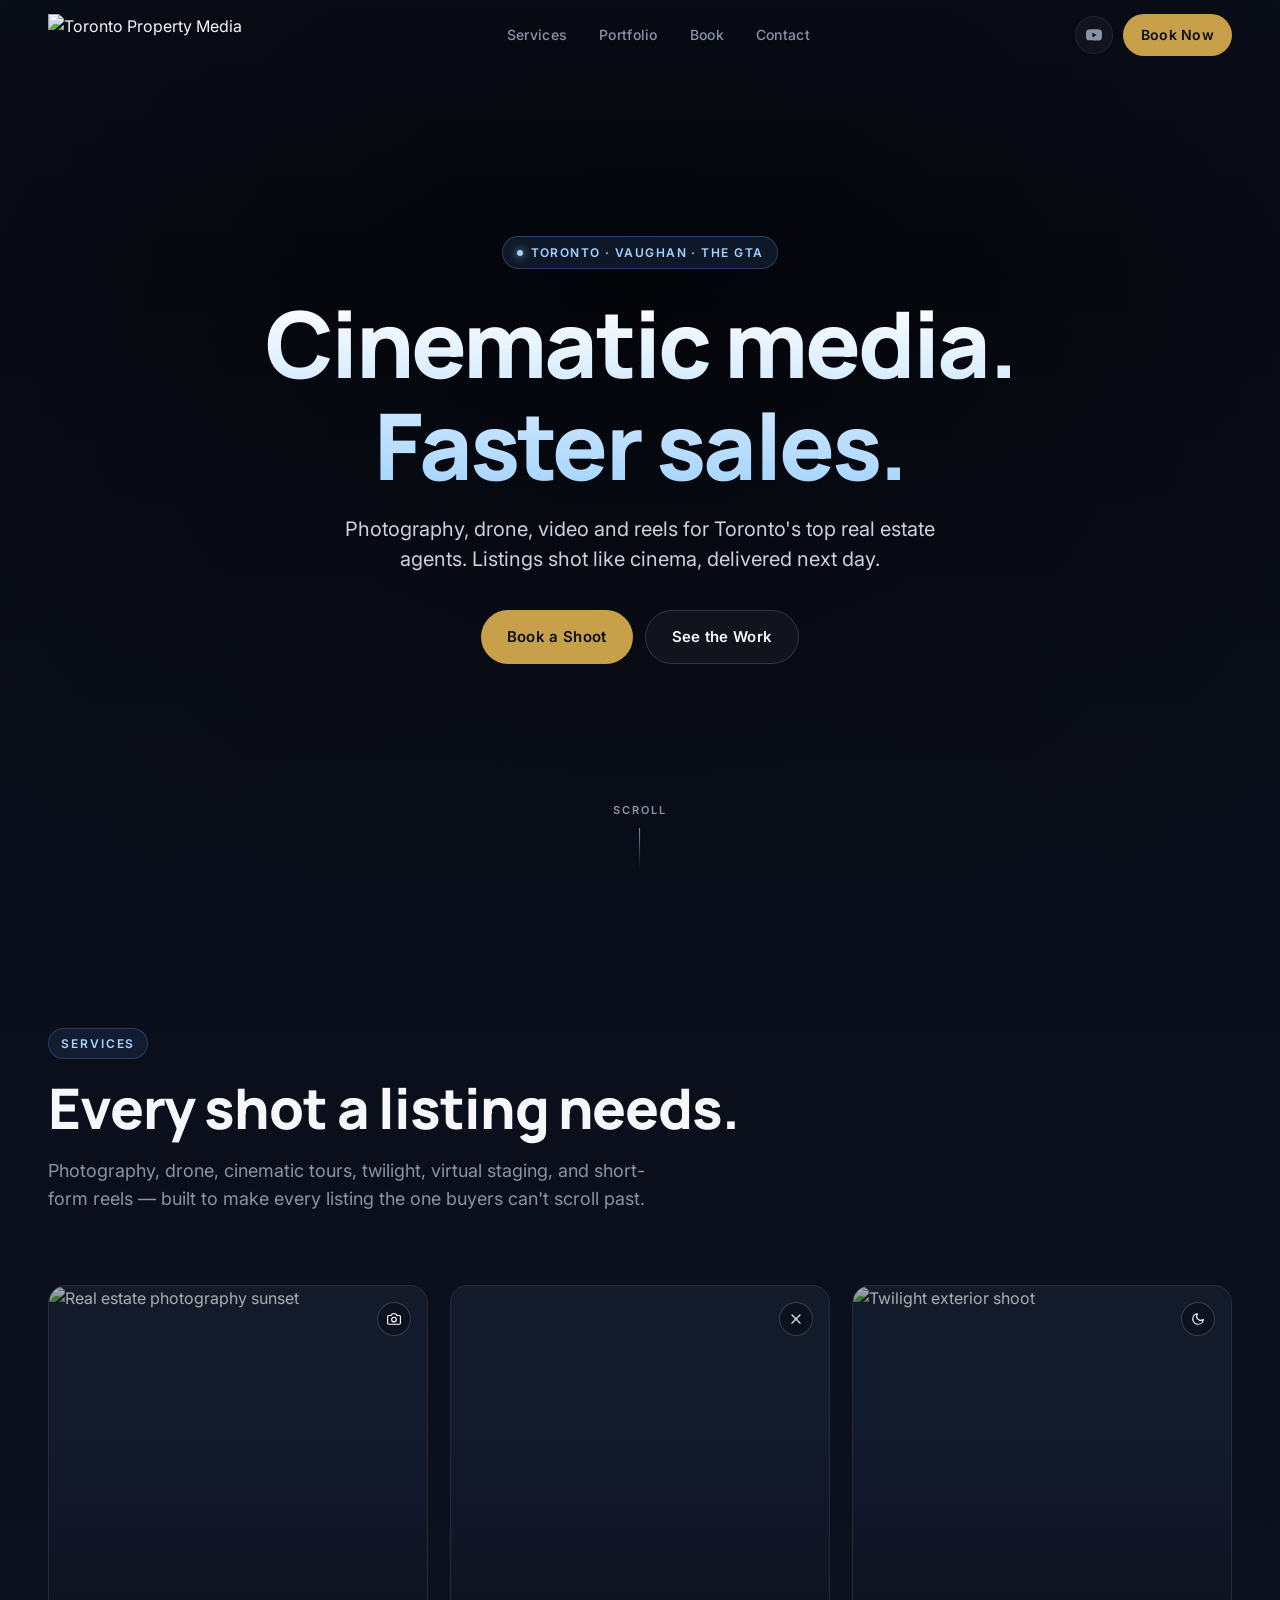
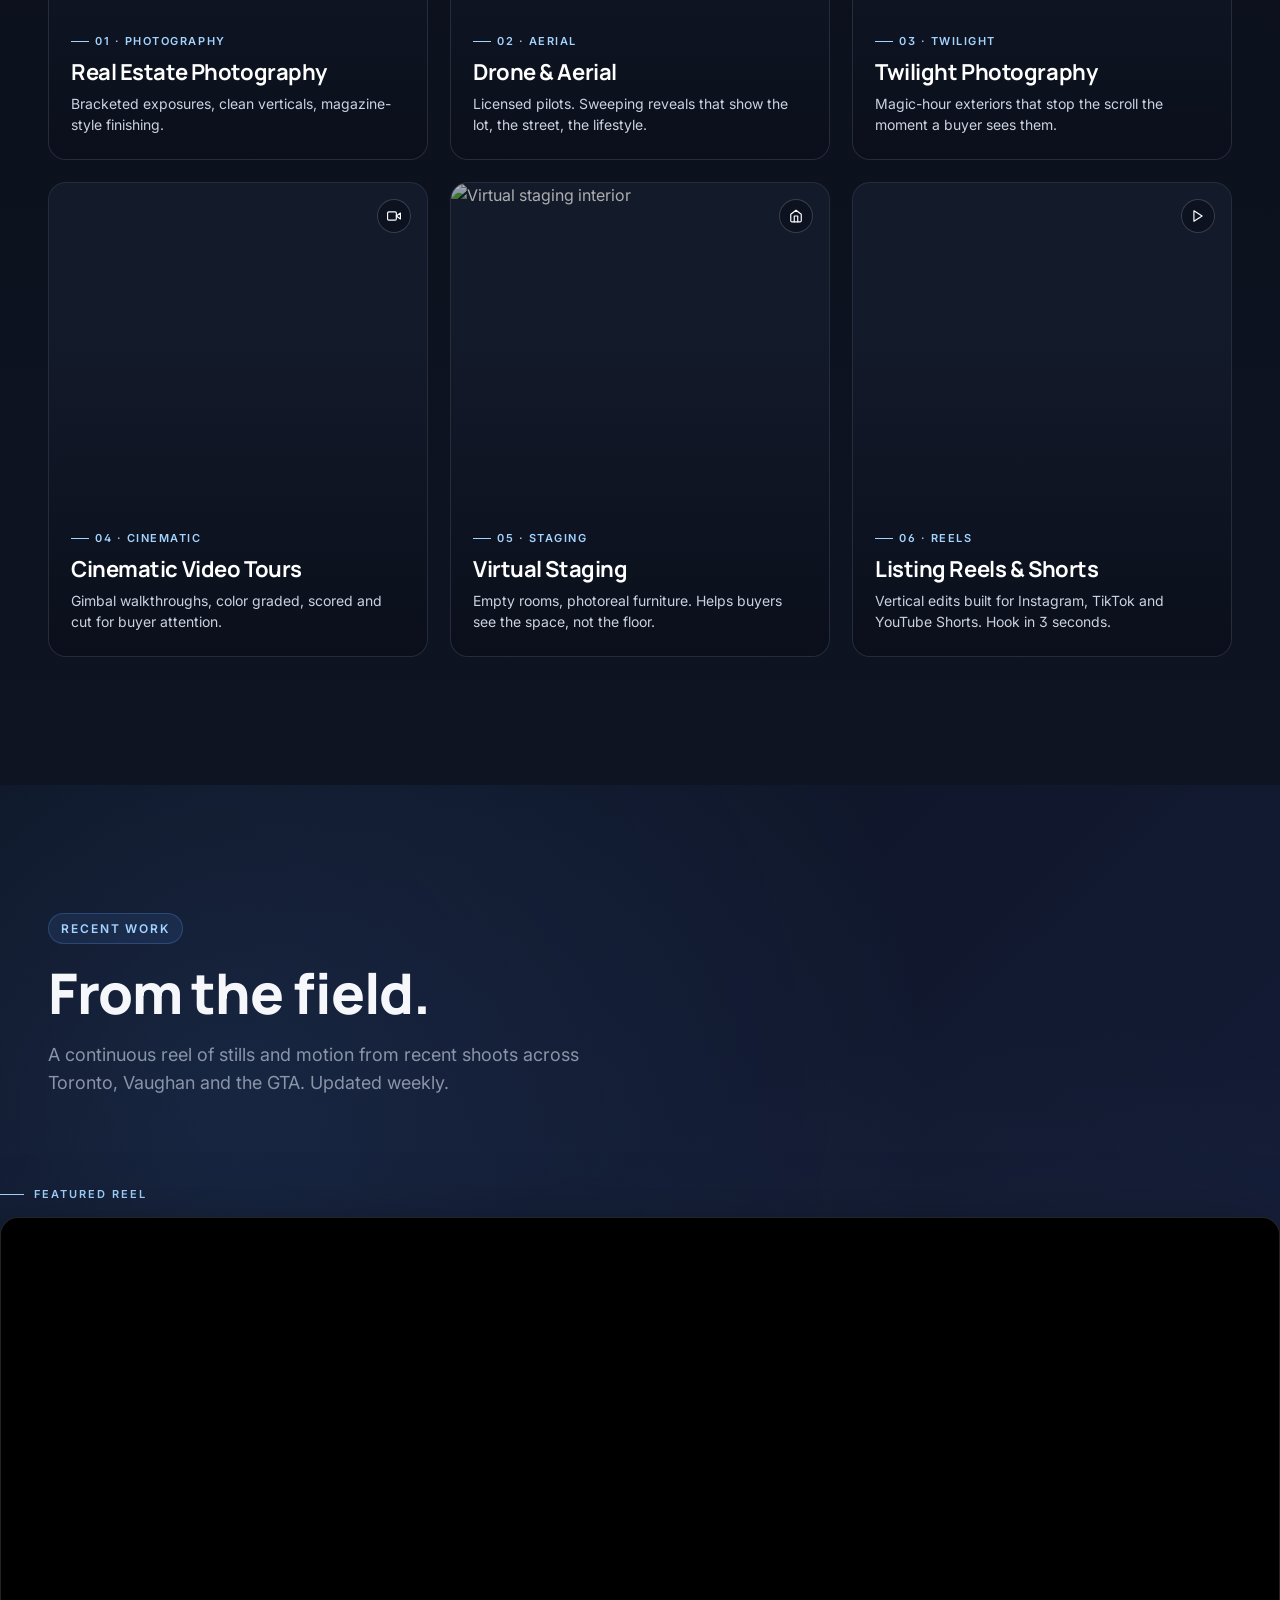
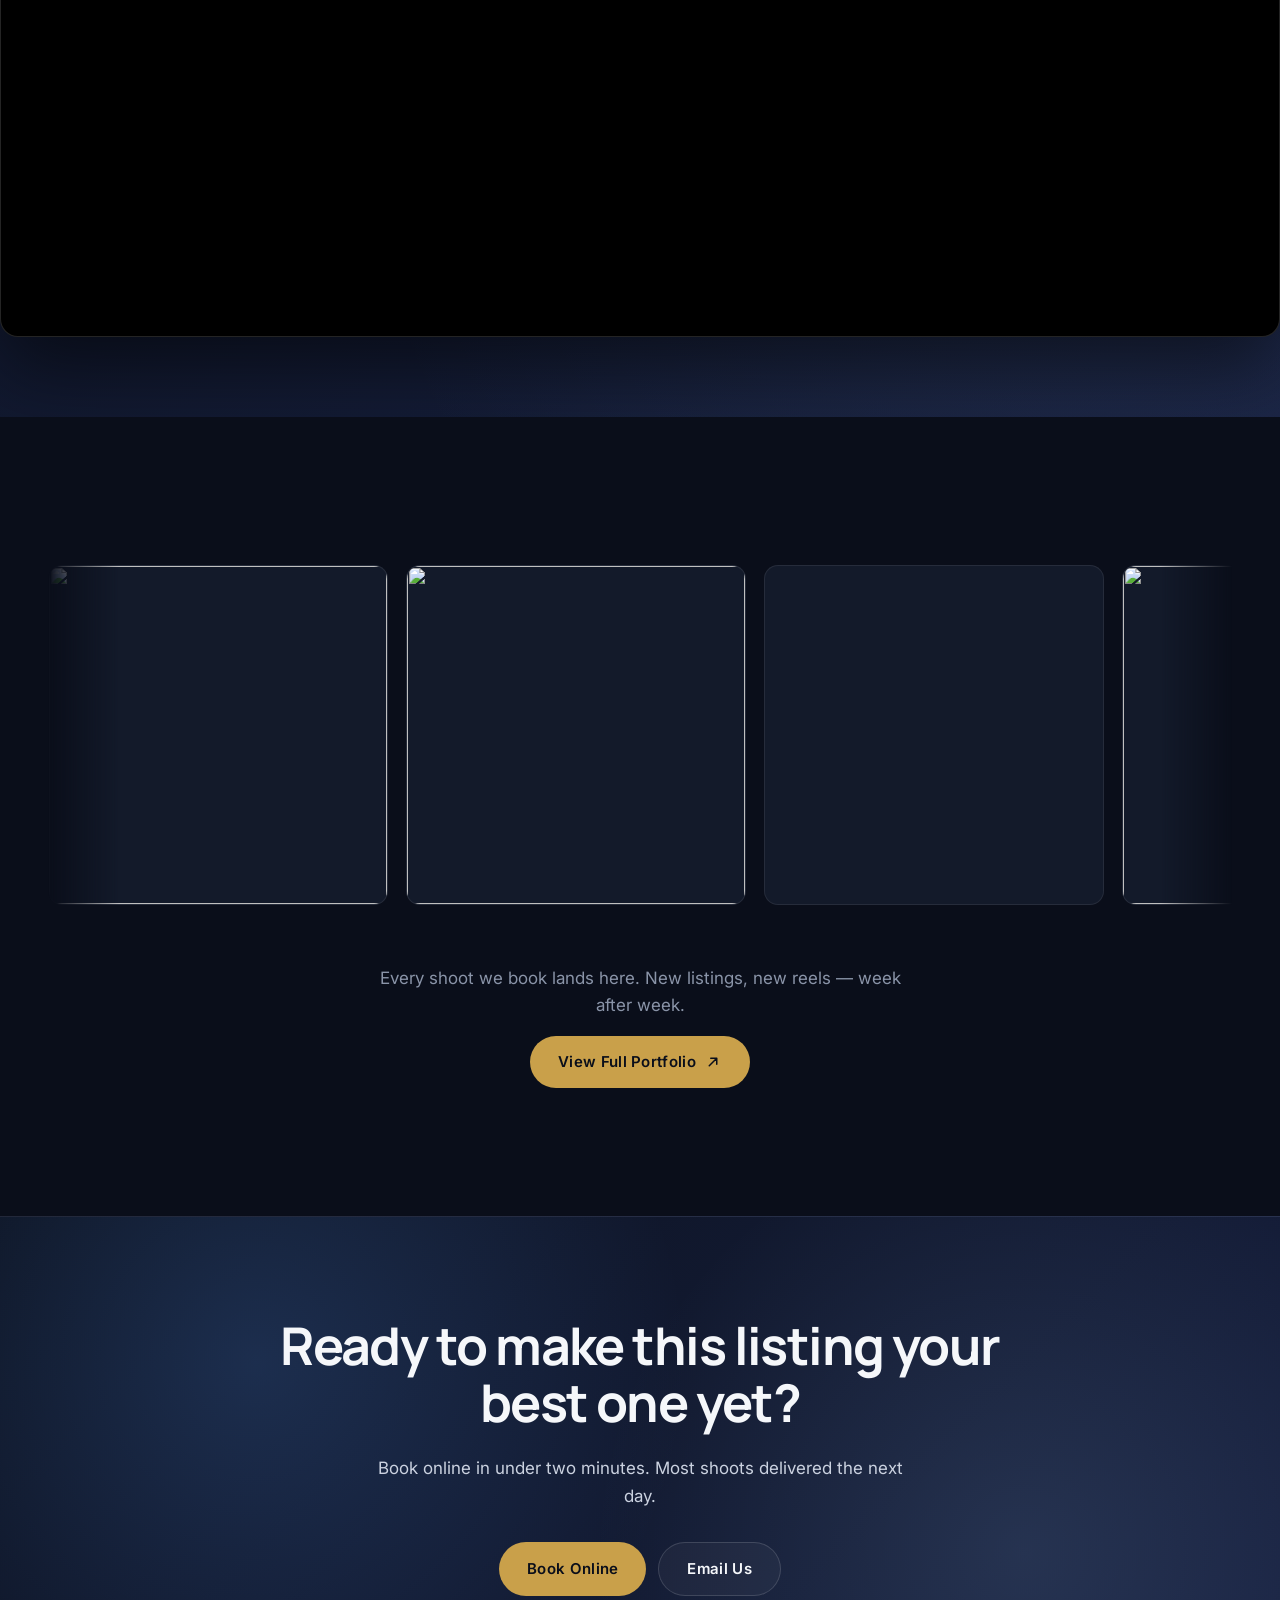
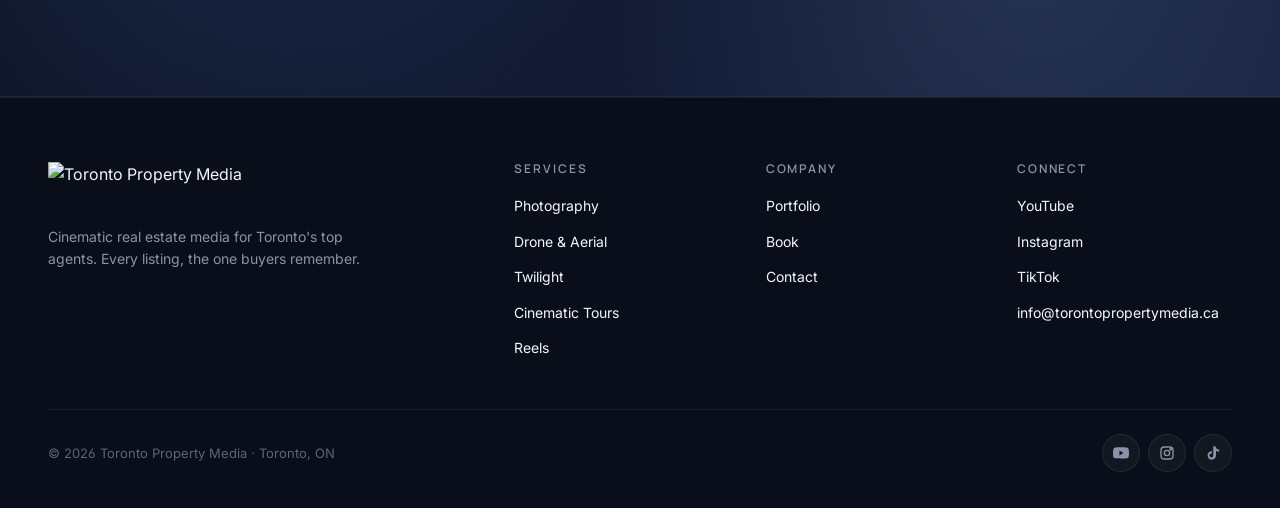
==== index.html @ 49e6d99d "Swap Featured Reel (now in navy zone w/ heading) and marquee (now below in black zone); smaller marq" ====
<!doctype html>
<html lang="en">
<head>
<meta charset="utf-8" />
<meta name="viewport" content="width=device-width,initial-scale=1,viewport-fit=cover" />
<meta name="theme-color" content="#0a0e1a" />
<title>Toronto Property Media — Cinematic Real Estate Media</title>
<meta name="description" content="Cinematic real estate photography, drone, video and reels for Toronto's top agents." />
<meta property="og:title" content="Toronto Property Media — Cinematic Real Estate Media" />
<meta property="og:description" content="Photography, drone, video and reels for Toronto's top agents." />
<meta property="og:image" content="https://res.cloudinary.com/dgjwvyjbu/image/upload/q_auto,f_auto,w_1200/tpm/portfolio/gregory-scott-front.jpg" />
<meta property="og:url" content="https://torontopropertymedia.ca" />

<link rel="preconnect" href="https://fonts.googleapis.com" />
<link rel="preconnect" href="https://fonts.gstatic.com" crossorigin />
<link rel="preconnect" href="https://res.cloudinary.com" />
<link href="https://fonts.googleapis.com/css2?family=Inter:wght@400;500;600&family=Manrope:wght@500;600;700;800&display=swap" rel="stylesheet" />

<link rel="icon" type="image/png" href="https://res.cloudinary.com/dgjwvyjbu/image/upload/c_thumb,w_64,h_64/tpm/brand/logo-light-bg.png" />

<style>
:root{
  --bg:#0a0e1a;
  --bg-2:#0f1422;
  --surface:#131a2a;
  --surface-2:#1a2238;
  --line:rgba(255,255,255,.08);
  --line-2:rgba(255,255,255,.14);
  --text:#f5f7fa;
  --text-muted:#8a94a8;
  --text-dim:#5b6478;
  --accent:#C9A04A;
  --accent-2:#a3d3ff;
  --accent-hover:#E0BD6B;
  --accent-glow:rgba(201,160,74,.28);
  --brand-navy:#1A4B6E;
  --maxw:1280px;
  --pad:clamp(20px,5vw,48px);
  --r-card:18px;
  --r-pill:999px;
  --shadow-sm:0 1px 2px rgba(0,0,0,.4);
  --shadow-md:0 8px 30px rgba(0,0,0,.45);
  --shadow-lg:0 24px 60px rgba(0,0,0,.55);
}
*,*::before,*::after{box-sizing:border-box}
html{scroll-behavior:smooth;-webkit-text-size-adjust:100%}
body{
  margin:0;background:var(--bg);color:var(--text);
  font-family:'Inter',-apple-system,BlinkMacSystemFont,sans-serif;
  font-size:16px;line-height:1.6;font-feature-settings:"ss01";
  -webkit-font-smoothing:antialiased;-moz-osx-font-smoothing:grayscale;
  overflow-x:hidden;
}
img,video{max-width:100%;display:block}
a{color:inherit;text-decoration:none}
button{font:inherit;cursor:pointer;border:0;background:none;color:inherit}
h1,h2,h3,h4{font-family:'Manrope',sans-serif;font-weight:700;line-height:1.1;letter-spacing:-.02em;margin:0}

.container{max-width:var(--maxw);margin:0 auto;padding:0 var(--pad)}

/* ===================== NAV ===================== */
.nav{
  position:fixed;top:0;left:0;right:0;z-index:50;
  display:flex;align-items:center;justify-content:space-between;
  padding:14px var(--pad);
  transition:background .3s ease, backdrop-filter .3s ease, border-color .3s ease;
  border-bottom:1px solid transparent;
}
.nav.is-scrolled{
  background:rgba(10,14,26,.7);backdrop-filter:blur(18px);-webkit-backdrop-filter:blur(18px);
  border-bottom-color:var(--line);
}
.nav-brand{display:flex;align-items:center;gap:10px;height:42px}
.nav-brand img{height:42px;width:auto}
.nav-links{display:none;gap:32px;align-items:center}
@media(min-width:880px){.nav-links{display:flex}}
.nav-links a{font-size:14px;color:var(--text-muted);font-weight:500;letter-spacing:.02em;transition:color .2s}
.nav-links a:hover{color:var(--text)}
.nav-cta{display:flex;align-items:center;gap:10px}
.btn{
  display:inline-flex;align-items:center;gap:8px;
  padding:10px 18px;border-radius:var(--r-pill);
  font-size:14px;font-weight:600;letter-spacing:.02em;
  transition:all .2s ease;white-space:nowrap;
}
.btn-primary{background:var(--accent);color:#0a0e1a}
.btn-primary:hover{background:var(--accent-hover);transform:translateY(-1px);box-shadow:0 8px 24px var(--accent-glow)}
.btn-ghost{background:rgba(255,255,255,.04);color:var(--text);border:1px solid var(--line-2)}
.btn-ghost:hover{background:rgba(255,255,255,.08);border-color:var(--text-muted)}
.icon-btn{
  width:38px;height:38px;border-radius:50%;display:inline-flex;align-items:center;justify-content:center;
  background:rgba(255,255,255,.04);border:1px solid var(--line);color:var(--text-muted);transition:all .2s;
}
.icon-btn:hover{background:rgba(255,255,255,.08);color:var(--text);border-color:var(--text-muted)}
.icon-btn svg{width:16px;height:16px}

.nav-toggle{display:none;width:42px;height:42px;align-items:center;justify-content:center;border-radius:10px;background:rgba(255,255,255,.04);border:1px solid var(--line)}
@media(max-width:879px){.nav-toggle{display:inline-flex}}
.nav-toggle svg{width:20px;height:20px;color:var(--text)}

.mobile-menu{
  position:fixed;inset:0;z-index:60;background:rgba(10,14,26,.96);
  backdrop-filter:blur(22px);
  display:none;flex-direction:column;padding:24px var(--pad);
}
.mobile-menu.is-open{display:flex}
.mobile-menu-head{display:flex;justify-content:space-between;align-items:center;margin-bottom:48px}
.mobile-menu nav{display:flex;flex-direction:column;gap:8px}
.mobile-menu nav a{font-family:'Manrope',sans-serif;font-size:32px;font-weight:600;color:var(--text);padding:14px 0;border-bottom:1px solid var(--line)}
.mobile-menu nav a:last-child{border-bottom:0}
.mobile-menu-foot{margin-top:auto;display:flex;gap:10px;align-items:center;justify-content:space-between}

/* ===================== HERO ===================== */
.hero{
  position:relative;min-height:100svh;min-height:100vh;
  display:flex;align-items:center;justify-content:center;
  overflow:hidden;background:#000;
}
.hero-video{
  position:absolute;inset:0;z-index:1;
  width:100%;height:100%;object-fit:cover;opacity:0;transition:opacity .8s ease;
}
.hero-video.is-ready{opacity:1}
.hero-poster{
  position:absolute;inset:0;z-index:0;
  background:url('https://res.cloudinary.com/dgjwvyjbu/image/upload/q_auto,f_auto,w_1920/tpm/portfolio/gregory-scott-front.jpg') center/cover no-repeat;
  filter:brightness(.7);
  transition:opacity .8s ease;
}
.hero.is-playing .hero-poster{opacity:0}
.hero-overlay{
  position:absolute;inset:0;z-index:2;pointer-events:none;
  background:
    radial-gradient(ellipse at 50% 38%, rgba(10,14,26,.15) 0%, rgba(10,14,26,.5) 55%, rgba(10,14,26,.92) 100%),
    linear-gradient(180deg, rgba(10,14,26,.55) 0%, rgba(10,14,26,.2) 30%, rgba(10,14,26,.9) 100%);
}
.hero-content{position:relative;z-index:3;text-align:center;padding:0 var(--pad);max-width:920px}
.hero-eyebrow{
  display:inline-flex;align-items:center;gap:8px;
  padding:6px 14px;border-radius:var(--r-pill);
  background:rgba(90,158,255,.12);border:1px solid rgba(90,158,255,.3);
  font-size:12px;font-weight:600;letter-spacing:.12em;text-transform:uppercase;color:var(--accent-2);
  margin-bottom:24px;
}
.hero-eyebrow::before{content:"";width:6px;height:6px;border-radius:50%;background:var(--accent-2);box-shadow:0 0 8px var(--accent-2)}
.hero h1{
  font-size:clamp(40px,8.5vw,92px);font-weight:800;letter-spacing:-.03em;
  background:linear-gradient(180deg,#ffffff 0%,#a3d3ff 100%);
  -webkit-background-clip:text;background-clip:text;color:transparent;
  margin-bottom:18px;
}
.hero p{
  font-size:clamp(16px,2.2vw,20px);color:#cbd2e0;
  max-width:640px;margin:0 auto 36px;line-height:1.5;
}
.hero-actions{display:flex;gap:12px;justify-content:center;flex-wrap:wrap}
.hero-actions .btn{padding:14px 26px;font-size:15px}

.scroll-cue{
  position:absolute;bottom:32px;left:50%;transform:translateX(-50%);z-index:4;
  display:flex;flex-direction:column;align-items:center;gap:8px;
  font-size:11px;font-weight:600;letter-spacing:.18em;text-transform:uppercase;color:var(--text-muted);
}
.scroll-cue::after{
  content:"";width:1px;height:40px;
  background:linear-gradient(180deg,var(--text-muted) 0%,transparent 100%);
  animation:cue 2s ease-in-out infinite;transform-origin:top;
}
@keyframes cue{0%,100%{opacity:.3;transform:scaleY(.3)}50%{opacity:1;transform:scaleY(1)}}

/* ===================== SECTIONS ===================== */
.section{padding:clamp(72px,10vw,140px) 0;position:relative}
.section-head{margin-bottom:clamp(40px,6vw,72px);max-width:780px}
.section-eyebrow{
  display:inline-block;font-size:12px;font-weight:600;letter-spacing:.16em;text-transform:uppercase;color:var(--accent-2);
  padding:5px 12px;border-radius:var(--r-pill);background:rgba(90,158,255,.1);border:1px solid rgba(90,158,255,.25);
  margin-bottom:18px;
}
.section h2{font-size:clamp(32px,5.5vw,56px);font-weight:800;margin-bottom:16px}
.section .lead{font-size:clamp(16px,1.8vw,18px);color:var(--text-muted);max-width:600px;line-height:1.55}

/* ===================== SERVICES ===================== */
.services{background:linear-gradient(180deg,var(--bg) 0%,var(--bg-2) 100%)}
.services-grid{
  display:grid;grid-template-columns:1fr;gap:14px;
}
@media(min-width:680px){.services-grid{grid-template-columns:1fr 1fr;gap:18px}}
@media(min-width:1024px){.services-grid{grid-template-columns:repeat(3,1fr);gap:22px}}

.service{
  position:relative;border-radius:var(--r-card);overflow:hidden;
  aspect-ratio:4/5;background:var(--surface);
  border:1px solid var(--line);
  transition:transform .5s cubic-bezier(.2,.8,.2,1), border-color .3s;
  cursor:default;isolation:isolate;
}
.service:hover{transform:translateY(-4px);border-color:var(--line-2)}
.service-media{position:absolute;inset:0;z-index:0}
.service-media img,.service-media video{
  width:100%;height:100%;object-fit:cover;
  transition:transform .8s cubic-bezier(.2,.8,.2,1), filter .8s;
  filter:brightness(.7) saturate(1.05);
}
.service:hover .service-media img,.service:hover .service-media video{
  transform:scale(1.06);filter:brightness(.85) saturate(1.1);
}
.service-shade{
  position:absolute;inset:0;z-index:1;pointer-events:none;
  background:linear-gradient(180deg,transparent 30%,rgba(10,14,26,.4) 60%,rgba(10,14,26,.92) 100%);
}
.service-body{
  position:absolute;left:0;right:0;bottom:0;z-index:2;
  padding:22px 22px 24px;
}
.service-tag{
  display:inline-flex;align-items:center;gap:6px;
  font-size:11px;font-weight:600;letter-spacing:.14em;text-transform:uppercase;color:var(--accent-2);
  margin-bottom:10px;
}
.service-tag::before{content:"";width:18px;height:1px;background:var(--accent-2)}
.service h3{font-family:'Manrope',sans-serif;font-size:22px;font-weight:700;margin-bottom:8px;color:#fff}
.service p{font-size:14px;color:#cbd2e0;line-height:1.5;margin:0}
.service-badge{
  position:absolute;top:16px;right:16px;z-index:3;
  width:34px;height:34px;border-radius:50%;
  background:rgba(10,14,26,.55);backdrop-filter:blur(8px);
  border:1px solid rgba(255,255,255,.18);
  display:flex;align-items:center;justify-content:center;
}
.service-badge svg{width:14px;height:14px;color:#fff}

/* ===================== PORTFOLIO ===================== */
.portfolio{background:none;padding:0}
.portfolio-top{
  position:relative;overflow:hidden;
  background:linear-gradient(135deg,#0c1220 0%,#172040 100%);
  padding:clamp(72px,10vw,140px) 0 clamp(48px,7vw,80px);
}
.portfolio-top::before{
  content:"";position:absolute;inset:0;pointer-events:none;z-index:0;
  background:
    radial-gradient(circle at 18% 25%, rgba(90,158,255,.12) 0%, transparent 50%),
    radial-gradient(circle at 82% 75%, rgba(163,211,255,.08) 0%, transparent 50%);
}
.portfolio-top > *{position:relative;z-index:1}
.portfolio-bottom{
  background:var(--bg);
  padding:clamp(56px,8vw,100px) 0 clamp(72px,10vw,140px);
}
.portfolio-grid{
  display:grid;grid-template-columns:1fr;gap:12px;
}
@media(min-width:600px){.portfolio-grid{grid-template-columns:repeat(2,1fr);gap:16px}}
@media(min-width:1024px){.portfolio-grid{grid-template-columns:repeat(3,1fr);gap:18px}}
.tile{
  position:relative;overflow:hidden;border-radius:14px;
  aspect-ratio:4/3;background:var(--surface);
  border:1px solid var(--line);
}
.tile img{
  width:100%;height:100%;object-fit:cover;
  transition:transform .8s cubic-bezier(.2,.8,.2,1);
}
.tile:hover img{transform:scale(1.04)}
.tile-meta{
  position:absolute;left:0;right:0;bottom:0;padding:18px;z-index:2;
  background:linear-gradient(180deg,transparent 0%,rgba(10,14,26,.9) 100%);
  opacity:0;transform:translateY(8px);transition:opacity .3s, transform .3s;
}
.tile:hover .tile-meta{opacity:1;transform:translateY(0)}
.tile-meta .cat{font-size:11px;letter-spacing:.16em;text-transform:uppercase;color:var(--accent-2);font-weight:600;margin-bottom:4px;display:block}

/* ===================== CTA ===================== */
.cta-band{
  position:relative;overflow:hidden;
  background:linear-gradient(135deg,#0c1220 0%,#172040 100%);
  padding:clamp(60px,8vw,100px) 0;
  border-top:1px solid var(--line);border-bottom:1px solid var(--line);
}
.cta-band::before{
  content:"";position:absolute;inset:0;
  background:
    radial-gradient(circle at 20% 30%, rgba(90,158,255,.18) 0%, transparent 40%),
    radial-gradient(circle at 80% 70%, rgba(163,211,255,.12) 0%, transparent 40%);
  pointer-events:none;
}
.cta-inner{position:relative;z-index:1;display:flex;flex-direction:column;align-items:center;text-align:center;gap:24px}
.cta-band h2{font-size:clamp(32px,5vw,52px);max-width:780px;line-height:1.1;letter-spacing:-.03em}
.cta-band p{color:#cbd2e0;font-size:clamp(15px,1.8vw,17px);max-width:560px;margin:0}
.cta-actions{display:flex;gap:12px;flex-wrap:wrap;justify-content:center;margin-top:8px}
.cta-actions .btn{padding:14px 28px;font-size:15px}

/* ===================== FOOTER ===================== */
footer{padding:64px 0 36px;background:var(--bg);border-top:1px solid var(--line)}
.footer-grid{
  display:grid;gap:36px;grid-template-columns:1fr;
  margin-bottom:48px;
}
@media(min-width:768px){.footer-grid{grid-template-columns:2fr 1fr 1fr 1fr}}
.footer-brand img{height:50px;margin-bottom:14px}
.footer-brand p{color:var(--text-muted);font-size:14px;max-width:320px;margin:0}
.footer-col h4{font-size:12px;letter-spacing:.16em;text-transform:uppercase;color:var(--text-muted);margin-bottom:18px;font-weight:600}
.footer-col ul{list-style:none;padding:0;margin:0;display:flex;flex-direction:column;gap:10px}
.footer-col a{color:var(--text);font-size:14px;transition:color .2s}
.footer-col a:hover{color:var(--accent-2)}
.footer-bottom{
  padding-top:24px;border-top:1px solid var(--line);
  display:flex;justify-content:space-between;align-items:center;flex-wrap:wrap;gap:14px;
  font-size:13px;color:var(--text-dim);
}
.footer-social{display:flex;gap:8px}

/* ===================== UTILS ===================== */
.fade-in{opacity:0;transform:translateY(20px);transition:opacity .8s ease, transform .8s ease}
.fade-in.is-visible{opacity:1;transform:translateY(0)}

/* ===================== RECENT WORK ===================== */
.marquee{
  position:relative;overflow:hidden;width:100%;
  margin:clamp(28px,4vw,48px) 0 0;
  -webkit-mask-image:linear-gradient(90deg,transparent 0,#000 6%,#000 94%,transparent 100%);
          mask-image:linear-gradient(90deg,transparent 0,#000 6%,#000 94%,transparent 100%);
}
.marquee-track{
  display:flex;gap:14px;width:max-content;
  animation:marquee-scroll 75s linear infinite;
}
@media(min-width:680px){.marquee-track{gap:18px}}
.marquee:hover .marquee-track{animation-play-state:paused}
@keyframes marquee-scroll{
  0%{transform:translateX(0)}
  100%{transform:translateX(-50%)}
}
.marquee-item{
  flex:0 0 auto;
  width:clamp(220px,30vw,340px);aspect-ratio:1/1;
  border-radius:14px;overflow:hidden;
  background:var(--surface);border:1px solid var(--line);
  position:relative;
}
.marquee-item img,.marquee-item video{
  width:100%;height:100%;object-fit:cover;display:block;
}

.featured-reel-wrap{margin-top:clamp(48px,7vw,80px)}
.featured-reel-label{
  display:inline-flex;align-items:center;gap:10px;
  font-size:11px;font-weight:600;letter-spacing:.18em;text-transform:uppercase;color:var(--accent-2);
  margin-bottom:14px;
}
.featured-reel-label::before{content:"";width:24px;height:1px;background:var(--accent-2)}
.featured-reel{
  position:relative;
  aspect-ratio:16/9;
  border-radius:18px;overflow:hidden;
  border:1px solid var(--line-2);
  box-shadow:0 30px 80px rgba(0,0,0,.55);
  background:#000;
}
.featured-reel video{width:100%;height:100%;object-fit:cover;display:block}

.recent-work-foot{
  display:flex;flex-direction:column;align-items:center;text-align:center;gap:18px;
  margin-top:clamp(40px,5vw,60px);
}
.recent-work-tagline{
  font-size:clamp(15px,1.7vw,17px);color:var(--text-muted);
  max-width:560px;margin:0;line-height:1.55;
}
.recent-work-foot .btn{padding:14px 28px;font-size:15px}

@media(prefers-reduced-motion:reduce){
  *{animation-duration:.01ms!important;transition-duration:.01ms!important}
  .hero-video{display:none}
  .marquee-track{animation:none}
}
</style>
</head>
<body>

<!-- ========== NAV ========== -->
<header class="nav" id="nav">
  <a class="nav-brand" href="#top" aria-label="Toronto Property Media home">
    <img src="https://res.cloudinary.com/dgjwvyjbu/image/upload/q_auto,f_auto,h_84/tpm/brand/logo-light-bg.png" alt="Toronto Property Media" />
  </a>
  <nav class="nav-links" aria-label="Primary">
    <a href="#services">Services</a>
    <a href="https://torontopropertymedia.myportfolio.com/work" target="_blank" rel="noopener">Portfolio</a>
    <a href="book/">Book</a>
    <a href="#contact">Contact</a>
  </nav>
  <div class="nav-cta">
    <a class="icon-btn" href="https://youtube.com/@6TpMedia" target="_blank" rel="noopener" aria-label="YouTube">
      <svg viewBox="0 0 24 24" fill="currentColor"><path d="M23.5 6.2c-.3-1.1-1.1-1.9-2.2-2.2C19.4 3.5 12 3.5 12 3.5s-7.4 0-9.3.5C1.6 4.3.8 5.1.5 6.2 0 8.1 0 12 0 12s0 3.9.5 5.8c.3 1.1 1.1 1.9 2.2 2.2 1.9.5 9.3.5 9.3.5s7.4 0 9.3-.5c1.1-.3 1.9-1.1 2.2-2.2.5-1.9.5-5.8.5-5.8s0-3.9-.5-5.8zM9.6 15.6V8.4l6.2 3.6-6.2 3.6z"/></svg>
    </a>
    <a class="btn btn-primary" href="book/">Book Now</a>
    <button class="nav-toggle" aria-label="Open menu" id="navToggle">
      <svg viewBox="0 0 24 24" fill="none" stroke="currentColor" stroke-width="2" stroke-linecap="round"><line x1="4" y1="7" x2="20" y2="7"/><line x1="4" y1="12" x2="20" y2="12"/><line x1="4" y1="17" x2="20" y2="17"/></svg>
    </button>
  </div>
</header>

<!-- ========== MOBILE MENU ========== -->
<div class="mobile-menu" id="mobileMenu" aria-hidden="true">
  <div class="mobile-menu-head">
    <a class="nav-brand" href="#top">
      <img src="https://res.cloudinary.com/dgjwvyjbu/image/upload/q_auto,f_auto,h_84/tpm/brand/logo-light-bg.png" alt="Toronto Property Media" />
    </a>
    <button class="nav-toggle" aria-label="Close menu" id="navClose">
      <svg viewBox="0 0 24 24" fill="none" stroke="currentColor" stroke-width="2" stroke-linecap="round"><line x1="6" y1="6" x2="18" y2="18"/><line x1="6" y1="18" x2="18" y2="6"/></svg>
    </button>
  </div>
  <nav>
    <a href="#services">Services</a>
    <a href="https://torontopropertymedia.myportfolio.com/work" target="_blank" rel="noopener">Portfolio</a>
    <a href="book/">Book</a>
    <a href="#contact">Contact</a>
  </nav>
  <div class="mobile-menu-foot">
    <a class="btn btn-primary" href="book/" style="flex:1;justify-content:center">Book Now</a>
    <a class="icon-btn" href="https://youtube.com/@6TpMedia" target="_blank" rel="noopener" aria-label="YouTube">
      <svg viewBox="0 0 24 24" fill="currentColor"><path d="M23.5 6.2c-.3-1.1-1.1-1.9-2.2-2.2C19.4 3.5 12 3.5 12 3.5s-7.4 0-9.3.5C1.6 4.3.8 5.1.5 6.2 0 8.1 0 12 0 12s0 3.9.5 5.8c.3 1.1 1.1 1.9 2.2 2.2 1.9.5 9.3.5 9.3.5s7.4 0 9.3-.5c1.1-.3 1.9-1.1 2.2-2.2.5-1.9.5-5.8.5-5.8s0-3.9-.5-5.8zM9.6 15.6V8.4l6.2 3.6-6.2 3.6z"/></svg>
    </a>
  </div>
</div>

<!-- ========== HERO ========== -->
<section class="hero" id="top">
  <div class="hero-poster"></div>
  <video class="hero-video" id="heroVideo" autoplay muted loop playsinline preload="auto" poster="https://res.cloudinary.com/dgjwvyjbu/image/upload/q_auto,f_auto,w_1920/tpm/portfolio/gregory-scott-front.jpg">
    <source src="https://res.cloudinary.com/dgjwvyjbu/video/upload/tpm/hero/showreel.mp4" type="video/mp4" />
  </video>
  <div class="hero-overlay"></div>
  <div class="hero-content">
    <div class="hero-eyebrow">Toronto · Vaughan · The GTA</div>
    <h1>Cinematic media.<br/>Faster sales.</h1>
    <p>Photography, drone, video and reels for Toronto's top real estate agents. Listings shot like cinema, delivered next day.</p>
    <div class="hero-actions">
      <a class="btn btn-primary" href="book/">Book a Shoot</a>
      <a class="btn btn-ghost" href="#portfolio">See the Work</a>
    </div>
  </div>
  <div class="scroll-cue">Scroll</div>
</section>

<!-- ========== SERVICES ========== -->
<section class="section services" id="services">
  <div class="container">
    <div class="section-head fade-in">
      <span class="section-eyebrow">Services</span>
      <h2>Every shot a listing needs.</h2>
      <p class="lead">Photography, drone, cinematic tours, twilight, virtual staging, and short-form reels — built to make every listing the one buyers can't scroll past.</p>
    </div>

    <div class="services-grid">

      <!-- 1 IMAGE: Photography -->
      <article class="service fade-in">
        <div class="service-media">
          <img src="https://res.cloudinary.com/dgjwvyjbu/image/upload/q_auto,f_auto,w_900/tpm/portfolio/imperial-court-sunset.jpg" alt="Real estate photography sunset" loading="lazy" />
        </div>
        <div class="service-shade"></div>
        <div class="service-badge"><svg viewBox="0 0 24 24" fill="none" stroke="currentColor" stroke-width="2" stroke-linecap="round" stroke-linejoin="round"><path d="M23 19a2 2 0 0 1-2 2H3a2 2 0 0 1-2-2V8a2 2 0 0 1 2-2h4l2-3h6l2 3h4a2 2 0 0 1 2 2z"/><circle cx="12" cy="13" r="4"/></svg></div>
        <div class="service-body">
          <div class="service-tag">01 · Photography</div>
          <h3>Real Estate Photography</h3>
          <p>Bracketed exposures, clean verticals, magazine-style finishing.</p>
        </div>
      </article>

      <!-- 2 MOTION: Drone -->
      <article class="service fade-in">
        <div class="service-media">
          <video autoplay muted loop playsinline preload="metadata"
                 poster="https://res.cloudinary.com/dgjwvyjbu/video/upload/so_1,w_900,q_auto,f_jpg/tpm/service-tiles/trim-4.jpg">
            <source src="https://res.cloudinary.com/dgjwvyjbu/video/upload/q_auto,f_auto,w_900/tpm/service-tiles/trim-4.mp4" type="video/mp4" />
          </video>
        </div>
        <div class="service-shade"></div>
        <div class="service-badge"><svg viewBox="0 0 24 24" fill="none" stroke="currentColor" stroke-width="2" stroke-linecap="round" stroke-linejoin="round"><circle cx="12" cy="12" r="2"/><path d="M5 5l4 4M19 5l-4 4M19 19l-4-4M5 19l4-4"/></svg></div>
        <div class="service-body">
          <div class="service-tag">02 · Aerial</div>
          <h3>Drone &amp; Aerial</h3>
          <p>Licensed pilots. Sweeping reveals that show the lot, the street, the lifestyle.</p>
        </div>
      </article>

      <!-- 3 IMAGE: Twilight -->
      <article class="service fade-in">
        <div class="service-media">
          <img src="https://res.cloudinary.com/dgjwvyjbu/image/upload/q_auto,f_auto,w_900/tpm/portfolio/rodcliffe-modern-back.jpg" alt="Twilight exterior shoot" loading="lazy" />
        </div>
        <div class="service-shade"></div>
        <div class="service-badge"><svg viewBox="0 0 24 24" fill="none" stroke="currentColor" stroke-width="2" stroke-linecap="round" stroke-linejoin="round"><path d="M21 12.79A9 9 0 1 1 11.21 3 7 7 0 0 0 21 12.79z"/></svg></div>
        <div class="service-body">
          <div class="service-tag">03 · Twilight</div>
          <h3>Twilight Photography</h3>
          <p>Magic-hour exteriors that stop the scroll the moment a buyer sees them.</p>
        </div>
      </article>

      <!-- 4 MOTION: Cinematic tours -->
      <article class="service fade-in">
        <div class="service-media">
          <video autoplay muted loop playsinline preload="metadata"
                 poster="https://res.cloudinary.com/dgjwvyjbu/video/upload/so_1,w_900,q_auto,f_jpg/tpm/service-tiles/trim-1.jpg">
            <source src="https://res.cloudinary.com/dgjwvyjbu/video/upload/q_auto,f_auto,w_900/tpm/service-tiles/trim-1.mp4" type="video/mp4" />
          </video>
        </div>
        <div class="service-shade"></div>
        <div class="service-badge"><svg viewBox="0 0 24 24" fill="none" stroke="currentColor" stroke-width="2" stroke-linecap="round" stroke-linejoin="round"><polygon points="23 7 16 12 23 17 23 7"/><rect x="1" y="5" width="15" height="14" rx="2" ry="2"/></svg></div>
        <div class="service-body">
          <div class="service-tag">04 · Cinematic</div>
          <h3>Cinematic Video Tours</h3>
          <p>Gimbal walkthroughs, color graded, scored and cut for buyer attention.</p>
        </div>
      </article>

      <!-- 5 IMAGE: Virtual staging -->
      <article class="service fade-in">
        <div class="service-media">
          <img src="https://res.cloudinary.com/dgjwvyjbu/image/upload/q_auto,f_auto,w_900/tpm/portfolio/gregory-scott-formal.jpg" alt="Virtual staging interior" loading="lazy" />
        </div>
        <div class="service-shade"></div>
        <div class="service-badge"><svg viewBox="0 0 24 24" fill="none" stroke="currentColor" stroke-width="2" stroke-linecap="round" stroke-linejoin="round"><path d="M3 9l9-7 9 7v11a2 2 0 0 1-2 2H5a2 2 0 0 1-2-2z"/><polyline points="9 22 9 12 15 12 15 22"/></svg></div>
        <div class="service-body">
          <div class="service-tag">05 · Staging</div>
          <h3>Virtual Staging</h3>
          <p>Empty rooms, photoreal furniture. Helps buyers see the space, not the floor.</p>
        </div>
      </article>

      <!-- 6 MOTION: Reels -->
      <article class="service fade-in">
        <div class="service-media">
          <video autoplay muted loop playsinline preload="metadata"
                 poster="https://res.cloudinary.com/dgjwvyjbu/video/upload/so_1,w_900,q_auto,f_jpg/tpm/service-tiles/trim-8.jpg">
            <source src="https://res.cloudinary.com/dgjwvyjbu/video/upload/q_auto,f_auto,w_900/tpm/service-tiles/trim-8.mp4" type="video/mp4" />
          </video>
        </div>
        <div class="service-shade"></div>
        <div class="service-badge"><svg viewBox="0 0 24 24" fill="none" stroke="currentColor" stroke-width="2" stroke-linecap="round" stroke-linejoin="round"><polygon points="5 3 19 12 5 21 5 3"/></svg></div>
        <div class="service-body">
          <div class="service-tag">06 · Reels</div>
          <h3>Listing Reels &amp; Shorts</h3>
          <p>Vertical edits built for Instagram, TikTok and YouTube Shorts. Hook in 3 seconds.</p>
        </div>
      </article>

    </div>
  </div>
</section>

<!-- ========== RECENT WORK ========== -->
<section class="section portfolio" id="portfolio">
  <div class="portfolio-top">
  <div class="container">
    <div class="section-head fade-in">
      <span class="section-eyebrow">Recent Work</span>
      <h2>From the field.</h2>
      <p class="lead">A continuous reel of stills and motion from recent shoots across Toronto, Vaughan and the GTA. Updated weekly.</p>
    </div>
  </div>

  <div class="featured-reel-wrap fade-in">
      <span class="featured-reel-label">Featured Reel</span>
      <div class="featured-reel">
        <video autoplay muted loop playsinline preload="metadata" poster="https://res.cloudinary.com/dgjwvyjbu/image/upload/q_auto,f_auto,w_1600/tpm/portfolio/gregory-scott-front.jpg">
          <source src="https://res.cloudinary.com/dgjwvyjbu/video/upload/q_auto,f_auto,w_1600/tpm/hero/showreel.mp4" type="video/mp4"/>
        </video>
      </div>
    </div>
  </div>

  <div class="portfolio-bottom">
  <div class="container">
    <div class="marquee" aria-hidden="true">
    <div class="marquee-track">
      <!-- Loop A -->
      <div class="marquee-item"><img src="https://res.cloudinary.com/dgjwvyjbu/image/upload/q_auto,f_auto,w_700,h_700,c_fill,g_auto/tpm/portfolio/gregory-scott-front.jpg" alt="" loading="lazy"/></div>
      <div class="marquee-item"><img src="https://res.cloudinary.com/dgjwvyjbu/image/upload/q_auto,f_auto,w_700,h_700,c_fill,g_auto/tpm/portfolio/imperial-court-sunset.jpg" alt="" loading="lazy"/></div>
      <div class="marquee-item"><video autoplay muted loop playsinline preload="metadata" poster="https://res.cloudinary.com/dgjwvyjbu/video/upload/so_1,w_700,h_700,c_fill,q_auto,f_jpg/tpm/service-tiles/trim-2.jpg"><source src="https://res.cloudinary.com/dgjwvyjbu/video/upload/q_auto,f_auto,w_700,h_700,c_fill/tpm/service-tiles/trim-2.mp4" type="video/mp4"/></video></div>
      <div class="marquee-item"><img src="https://res.cloudinary.com/dgjwvyjbu/image/upload/q_auto,f_auto,w_700,h_700,c_fill,g_auto/tpm/portfolio/rodcliffe-modern-front.jpg" alt="" loading="lazy"/></div>
      <div class="marquee-item"><video autoplay muted loop playsinline preload="metadata" poster="https://res.cloudinary.com/dgjwvyjbu/video/upload/so_1,w_700,h_700,c_fill,q_auto,f_jpg/tpm/service-tiles/trim3.jpg"><source src="https://res.cloudinary.com/dgjwvyjbu/video/upload/q_auto,f_auto,w_700,h_700,c_fill/tpm/service-tiles/trim3.mp4" type="video/mp4"/></video></div>
      <div class="marquee-item"><img src="https://res.cloudinary.com/dgjwvyjbu/image/upload/q_auto,f_auto,w_700,h_700,c_fill,g_auto/tpm/portfolio/gregory-scott-aerial.jpg" alt="" loading="lazy"/></div>
      <div class="marquee-item"><img src="https://res.cloudinary.com/dgjwvyjbu/image/upload/q_auto,f_auto,w_700,h_700,c_fill,g_auto/tpm/portfolio/jane-st-aerial.jpg" alt="" loading="lazy"/></div>
      <div class="marquee-item"><video autoplay muted loop playsinline preload="metadata" poster="https://res.cloudinary.com/dgjwvyjbu/video/upload/so_1,w_700,h_700,c_fill,q_auto,f_jpg/tpm/service-tiles/trim5.jpg"><source src="https://res.cloudinary.com/dgjwvyjbu/video/upload/q_auto,f_auto,w_700,h_700,c_fill/tpm/service-tiles/trim5.mp4" type="video/mp4"/></video></div>
      <div class="marquee-item"><img src="https://res.cloudinary.com/dgjwvyjbu/image/upload/q_auto,f_auto,w_700,h_700,c_fill,g_auto/tpm/portfolio/viking-condo-aerial.jpg" alt="" loading="lazy"/></div>
      <div class="marquee-item"><img src="https://res.cloudinary.com/dgjwvyjbu/image/upload/q_auto,f_auto,w_700,h_700,c_fill,g_auto/tpm/portfolio/gregory-scott-living.jpg" alt="" loading="lazy"/></div>
      <div class="marquee-item"><video autoplay muted loop playsinline preload="metadata" poster="https://res.cloudinary.com/dgjwvyjbu/video/upload/so_1,w_700,h_700,c_fill,q_auto,f_jpg/tpm/service-tiles/trim-6.jpg"><source src="https://res.cloudinary.com/dgjwvyjbu/video/upload/q_auto,f_auto,w_700,h_700,c_fill/tpm/service-tiles/trim-6.mp4" type="video/mp4"/></video></div>
      <div class="marquee-item"><img src="https://res.cloudinary.com/dgjwvyjbu/image/upload/q_auto,f_auto,w_700,h_700,c_fill,g_auto/tpm/portfolio/gregory-scott-kitchen-1.jpg" alt="" loading="lazy"/></div>
      <div class="marquee-item"><video autoplay muted loop playsinline preload="metadata" poster="https://res.cloudinary.com/dgjwvyjbu/video/upload/so_1,w_700,h_700,c_fill,q_auto,f_jpg/tpm/service-tiles/trim-7.jpg"><source src="https://res.cloudinary.com/dgjwvyjbu/video/upload/q_auto,f_auto,w_700,h_700,c_fill/tpm/service-tiles/trim-7.mp4" type="video/mp4"/></video></div>
      <div class="marquee-item"><img src="https://res.cloudinary.com/dgjwvyjbu/image/upload/q_auto,f_auto,w_700,h_700,c_fill,g_auto/tpm/portfolio/rodcliffe-modern-back.jpg" alt="" loading="lazy"/></div>

      <!-- Loop B (duplicate for seamless infinite scroll) -->
      <div class="marquee-item"><img src="https://res.cloudinary.com/dgjwvyjbu/image/upload/q_auto,f_auto,w_700,h_700,c_fill,g_auto/tpm/portfolio/gregory-scott-front.jpg" alt="" loading="lazy"/></div>
      <div class="marquee-item"><img src="https://res.cloudinary.com/dgjwvyjbu/image/upload/q_auto,f_auto,w_700,h_700,c_fill,g_auto/tpm/portfolio/imperial-court-sunset.jpg" alt="" loading="lazy"/></div>
      <div class="marquee-item"><video autoplay muted loop playsinline preload="metadata" poster="https://res.cloudinary.com/dgjwvyjbu/video/upload/so_1,w_700,h_700,c_fill,q_auto,f_jpg/tpm/service-tiles/trim-2.jpg"><source src="https://res.cloudinary.com/dgjwvyjbu/video/upload/q_auto,f_auto,w_700,h_700,c_fill/tpm/service-tiles/trim-2.mp4" type="video/mp4"/></video></div>
      <div class="marquee-item"><img src="https://res.cloudinary.com/dgjwvyjbu/image/upload/q_auto,f_auto,w_700,h_700,c_fill,g_auto/tpm/portfolio/rodcliffe-modern-front.jpg" alt="" loading="lazy"/></div>
      <div class="marquee-item"><video autoplay muted loop playsinline preload="metadata" poster="https://res.cloudinary.com/dgjwvyjbu/video/upload/so_1,w_700,h_700,c_fill,q_auto,f_jpg/tpm/service-tiles/trim3.jpg"><source src="https://res.cloudinary.com/dgjwvyjbu/video/upload/q_auto,f_auto,w_700,h_700,c_fill/tpm/service-tiles/trim3.mp4" type="video/mp4"/></video></div>
      <div class="marquee-item"><img src="https://res.cloudinary.com/dgjwvyjbu/image/upload/q_auto,f_auto,w_700,h_700,c_fill,g_auto/tpm/portfolio/gregory-scott-aerial.jpg" alt="" loading="lazy"/></div>
      <div class="marquee-item"><img src="https://res.cloudinary.com/dgjwvyjbu/image/upload/q_auto,f_auto,w_700,h_700,c_fill,g_auto/tpm/portfolio/jane-st-aerial.jpg" alt="" loading="lazy"/></div>
      <div class="marquee-item"><video autoplay muted loop playsinline preload="metadata" poster="https://res.cloudinary.com/dgjwvyjbu/video/upload/so_1,w_700,h_700,c_fill,q_auto,f_jpg/tpm/service-tiles/trim5.jpg"><source src="https://res.cloudinary.com/dgjwvyjbu/video/upload/q_auto,f_auto,w_700,h_700,c_fill/tpm/service-tiles/trim5.mp4" type="video/mp4"/></video></div>
      <div class="marquee-item"><img src="https://res.cloudinary.com/dgjwvyjbu/image/upload/q_auto,f_auto,w_700,h_700,c_fill,g_auto/tpm/portfolio/viking-condo-aerial.jpg" alt="" loading="lazy"/></div>
      <div class="marquee-item"><img src="https://res.cloudinary.com/dgjwvyjbu/image/upload/q_auto,f_auto,w_700,h_700,c_fill,g_auto/tpm/portfolio/gregory-scott-living.jpg" alt="" loading="lazy"/></div>
      <div class="marquee-item"><video autoplay muted loop playsinline preload="metadata" poster="https://res.cloudinary.com/dgjwvyjbu/video/upload/so_1,w_700,h_700,c_fill,q_auto,f_jpg/tpm/service-tiles/trim-6.jpg"><source src="https://res.cloudinary.com/dgjwvyjbu/video/upload/q_auto,f_auto,w_700,h_700,c_fill/tpm/service-tiles/trim-6.mp4" type="video/mp4"/></video></div>
      <div class="marquee-item"><img src="https://res.cloudinary.com/dgjwvyjbu/image/upload/q_auto,f_auto,w_700,h_700,c_fill,g_auto/tpm/portfolio/gregory-scott-kitchen-1.jpg" alt="" loading="lazy"/></div>
      <div class="marquee-item"><video autoplay muted loop playsinline preload="metadata" poster="https://res.cloudinary.com/dgjwvyjbu/video/upload/so_1,w_700,h_700,c_fill,q_auto,f_jpg/tpm/service-tiles/trim-7.jpg"><source src="https://res.cloudinary.com/dgjwvyjbu/video/upload/q_auto,f_auto,w_700,h_700,c_fill/tpm/service-tiles/trim-7.mp4" type="video/mp4"/></video></div>
      <div class="marquee-item"><img src="https://res.cloudinary.com/dgjwvyjbu/image/upload/q_auto,f_auto,w_700,h_700,c_fill,g_auto/tpm/portfolio/rodcliffe-modern-back.jpg" alt="" loading="lazy"/></div>
    </div>
  </div>

    <div class="recent-work-foot fade-in">
      <p class="recent-work-tagline">Every shoot we book lands here. New listings, new reels — week after week.</p>
      <a class="btn btn-primary" href="https://torontopropertymedia.myportfolio.com/work" target="_blank" rel="noopener">
        View Full Portfolio
        <svg viewBox="0 0 24 24" width="18" height="18" fill="none" stroke="currentColor" stroke-width="2" stroke-linecap="round" stroke-linejoin="round" aria-hidden="true"><path d="M7 17L17 7M9 7h8v8"/></svg>
      </a>
    </div>
  </div>
  </div>
</section>

<!-- ========== CTA ========== -->
<section class="cta-band" id="cta">
  <div class="container cta-inner fade-in">
    <h2>Ready to make this listing your best one yet?</h2>
    <p>Book online in under two minutes. Most shoots delivered the next day.</p>
    <div class="cta-actions">
      <a class="btn btn-primary" href="book/">Book Online</a>
      <a class="btn btn-ghost" href="mailto:info@torontopropertymedia.ca">Email Us</a>
    </div>
  </div>
</section>

<!-- ========== FOOTER ========== -->
<footer id="contact">
  <div class="container">
    <div class="footer-grid">
      <div class="footer-brand">
        <img src="https://res.cloudinary.com/dgjwvyjbu/image/upload/q_auto,f_auto,h_100/tpm/brand/logo-light-bg.png" alt="Toronto Property Media" />
        <p>Cinematic real estate media for Toronto's top agents. Every listing, the one buyers remember.</p>
      </div>
      <div class="footer-col">
        <h4>Services</h4>
        <ul>
          <li><a href="#services">Photography</a></li>
          <li><a href="#services">Drone &amp; Aerial</a></li>
          <li><a href="#services">Twilight</a></li>
          <li><a href="#services">Cinematic Tours</a></li>
          <li><a href="#services">Reels</a></li>
        </ul>
      </div>
      <div class="footer-col">
        <h4>Company</h4>
        <ul>
          <li><a href="https://torontopropertymedia.myportfolio.com/work" target="_blank" rel="noopener">Portfolio</a></li>
          <li><a href="book/">Book</a></li>
          <li><a href="mailto:info@torontopropertymedia.ca">Contact</a></li>
        </ul>
      </div>
      <div class="footer-col">
        <h4>Connect</h4>
        <ul>
          <li><a href="https://youtube.com/@6TpMedia" target="_blank" rel="noopener">YouTube</a></li>
          <li><a href="https://instagram.com/torontopropertymedia" target="_blank" rel="noopener">Instagram</a></li>
          <li><a href="https://tiktok.com/@torontopropertymedia" target="_blank" rel="noopener">TikTok</a></li>
          <li><a href="mailto:info@torontopropertymedia.ca">info@torontopropertymedia.ca</a></li>
        </ul>
      </div>
    </div>
    <div class="footer-bottom">
      <span>© 2026 Toronto Property Media · Toronto, ON</span>
      <div class="footer-social">
        <a class="icon-btn" href="https://youtube.com/@6TpMedia" target="_blank" rel="noopener" aria-label="YouTube"><svg viewBox="0 0 24 24" fill="currentColor"><path d="M23.5 6.2c-.3-1.1-1.1-1.9-2.2-2.2C19.4 3.5 12 3.5 12 3.5s-7.4 0-9.3.5C1.6 4.3.8 5.1.5 6.2 0 8.1 0 12 0 12s0 3.9.5 5.8c.3 1.1 1.1 1.9 2.2 2.2 1.9.5 9.3.5 9.3.5s7.4 0 9.3-.5c1.1-.3 1.9-1.1 2.2-2.2.5-1.9.5-5.8.5-5.8s0-3.9-.5-5.8zM9.6 15.6V8.4l6.2 3.6-6.2 3.6z"/></svg></a>
        <a class="icon-btn" href="https://instagram.com/torontopropertymedia" target="_blank" rel="noopener" aria-label="Instagram"><svg viewBox="0 0 24 24" fill="none" stroke="currentColor" stroke-width="2"><rect x="3" y="3" width="18" height="18" rx="5"/><circle cx="12" cy="12" r="4"/><circle cx="17.5" cy="6.5" r="1" fill="currentColor"/></svg></a>
        <a class="icon-btn" href="https://tiktok.com/@torontopropertymedia" target="_blank" rel="noopener" aria-label="TikTok"><svg viewBox="0 0 24 24" fill="currentColor"><path d="M19.59 6.69a4.83 4.83 0 0 1-3.77-4.25V2h-3.45v13.67a2.89 2.89 0 0 1-5.2 1.74 2.89 2.89 0 0 1 2.31-4.64 2.93 2.93 0 0 1 .88.13V9.4a6.84 6.84 0 0 0-1-.05A6.33 6.33 0 0 0 5.62 20.1a6.34 6.34 0 0 0 10.86-4.43V8.74a8.16 8.16 0 0 0 4.77 1.52v-3.4a4.85 4.85 0 0 1-1.66-.17z"/></svg></a>
      </div>
    </div>
  </div>
</footer>

<script>
// ========== Nav scroll state ==========
const nav = document.getElementById('nav');
const onScroll = () => nav.classList.toggle('is-scrolled', window.scrollY > 12);
onScroll(); window.addEventListener('scroll', onScroll, {passive:true});

// ========== Mobile menu ==========
const mobileMenu = document.getElementById('mobileMenu');
document.getElementById('navToggle').addEventListener('click', () => mobileMenu.classList.add('is-open'));
document.getElementById('navClose').addEventListener('click', () => mobileMenu.classList.remove('is-open'));
mobileMenu.querySelectorAll('a').forEach(a => a.addEventListener('click', () => mobileMenu.classList.remove('is-open')));

// ========== Hero video reveal as soon as it has any data ==========
const heroVideo = document.getElementById('heroVideo');
const heroSection = heroVideo.closest('.hero');
const showVideo = () => {
  heroVideo.classList.add('is-ready');
  heroSection.classList.add('is-playing');
};
heroVideo.addEventListener('loadeddata', showVideo, {once:true});
heroVideo.addEventListener('playing', showVideo, {once:true});
// Failsafe: if anything stalls, reveal the video element anyway after 2.5s — beats a frozen blank state
setTimeout(showVideo, 2500);

// ========== Fade-in on scroll ==========
const io = new IntersectionObserver((entries) => {
  entries.forEach(e => { if(e.isIntersecting){ e.target.classList.add('is-visible'); io.unobserve(e.target); } });
}, {threshold:.12, rootMargin:'0px 0px -10% 0px'});
document.querySelectorAll('.fade-in').forEach(el => io.observe(el));
</script>

</body>
</html>
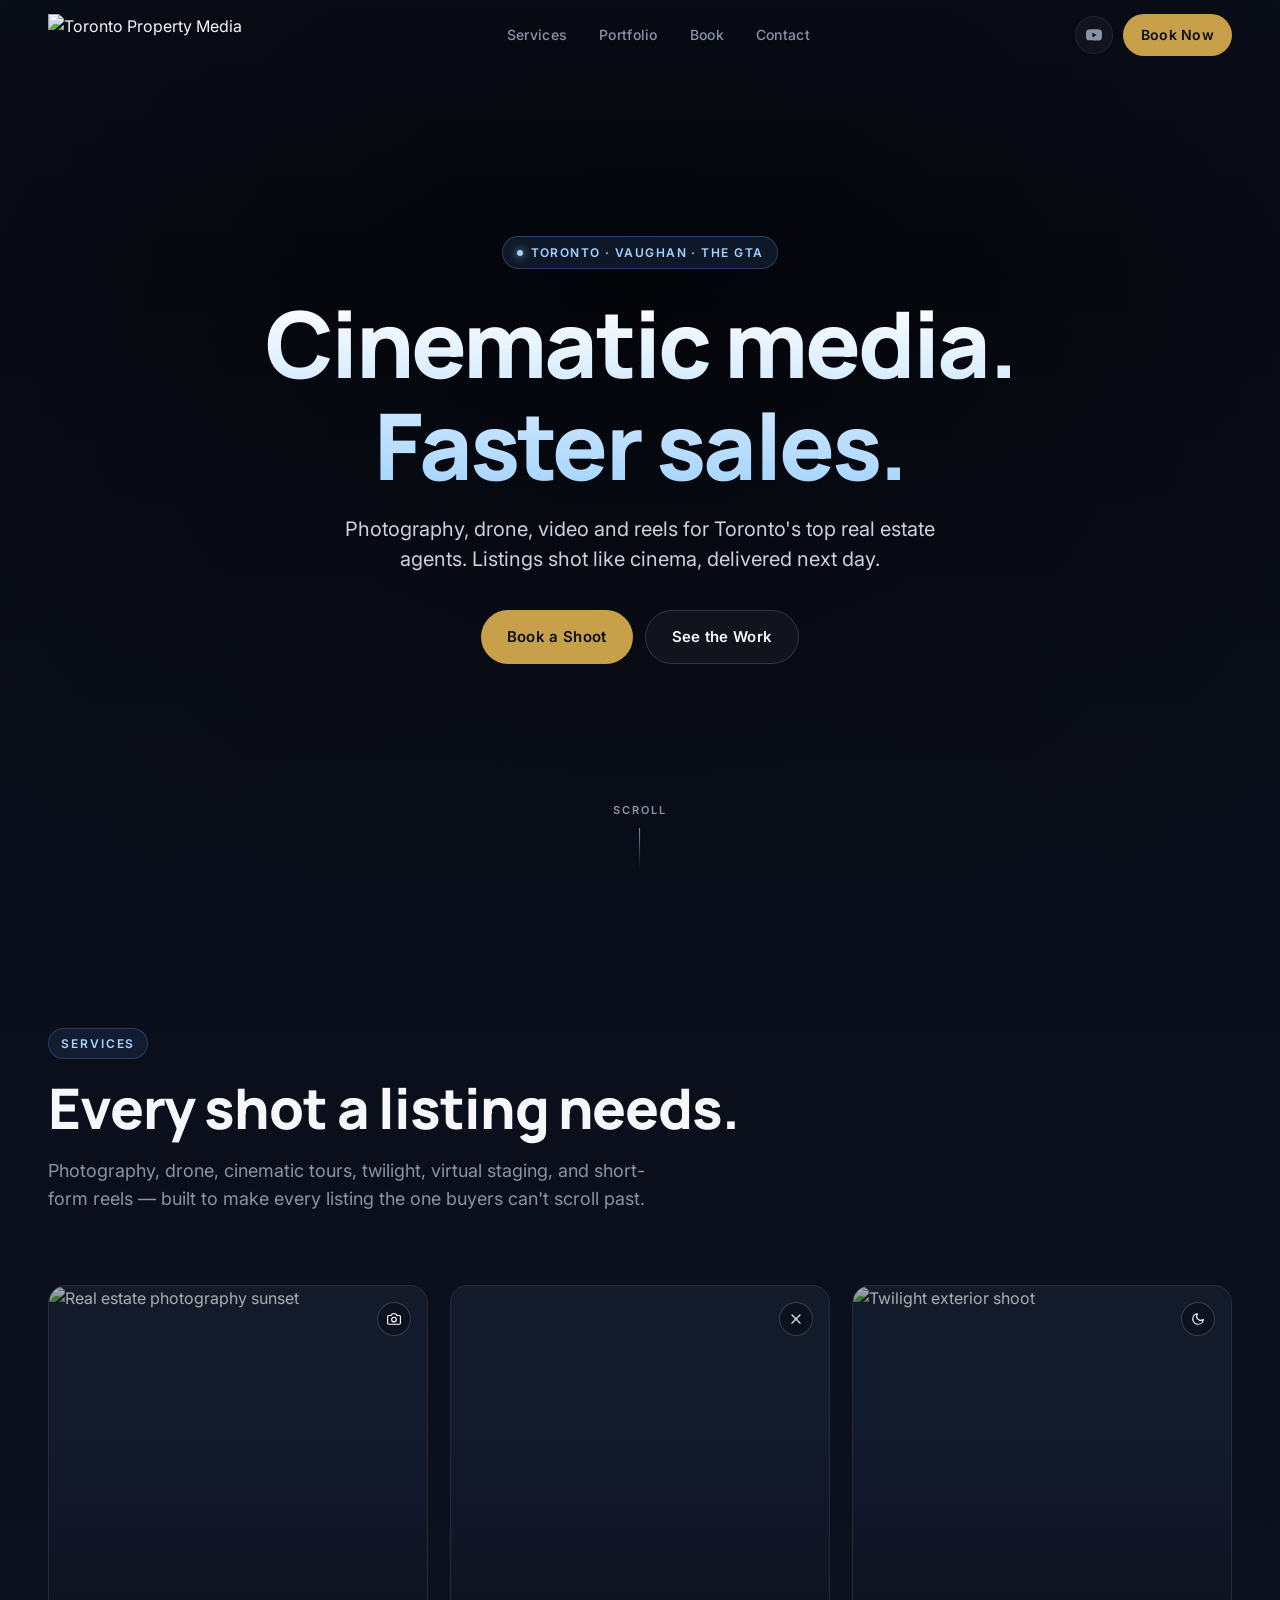
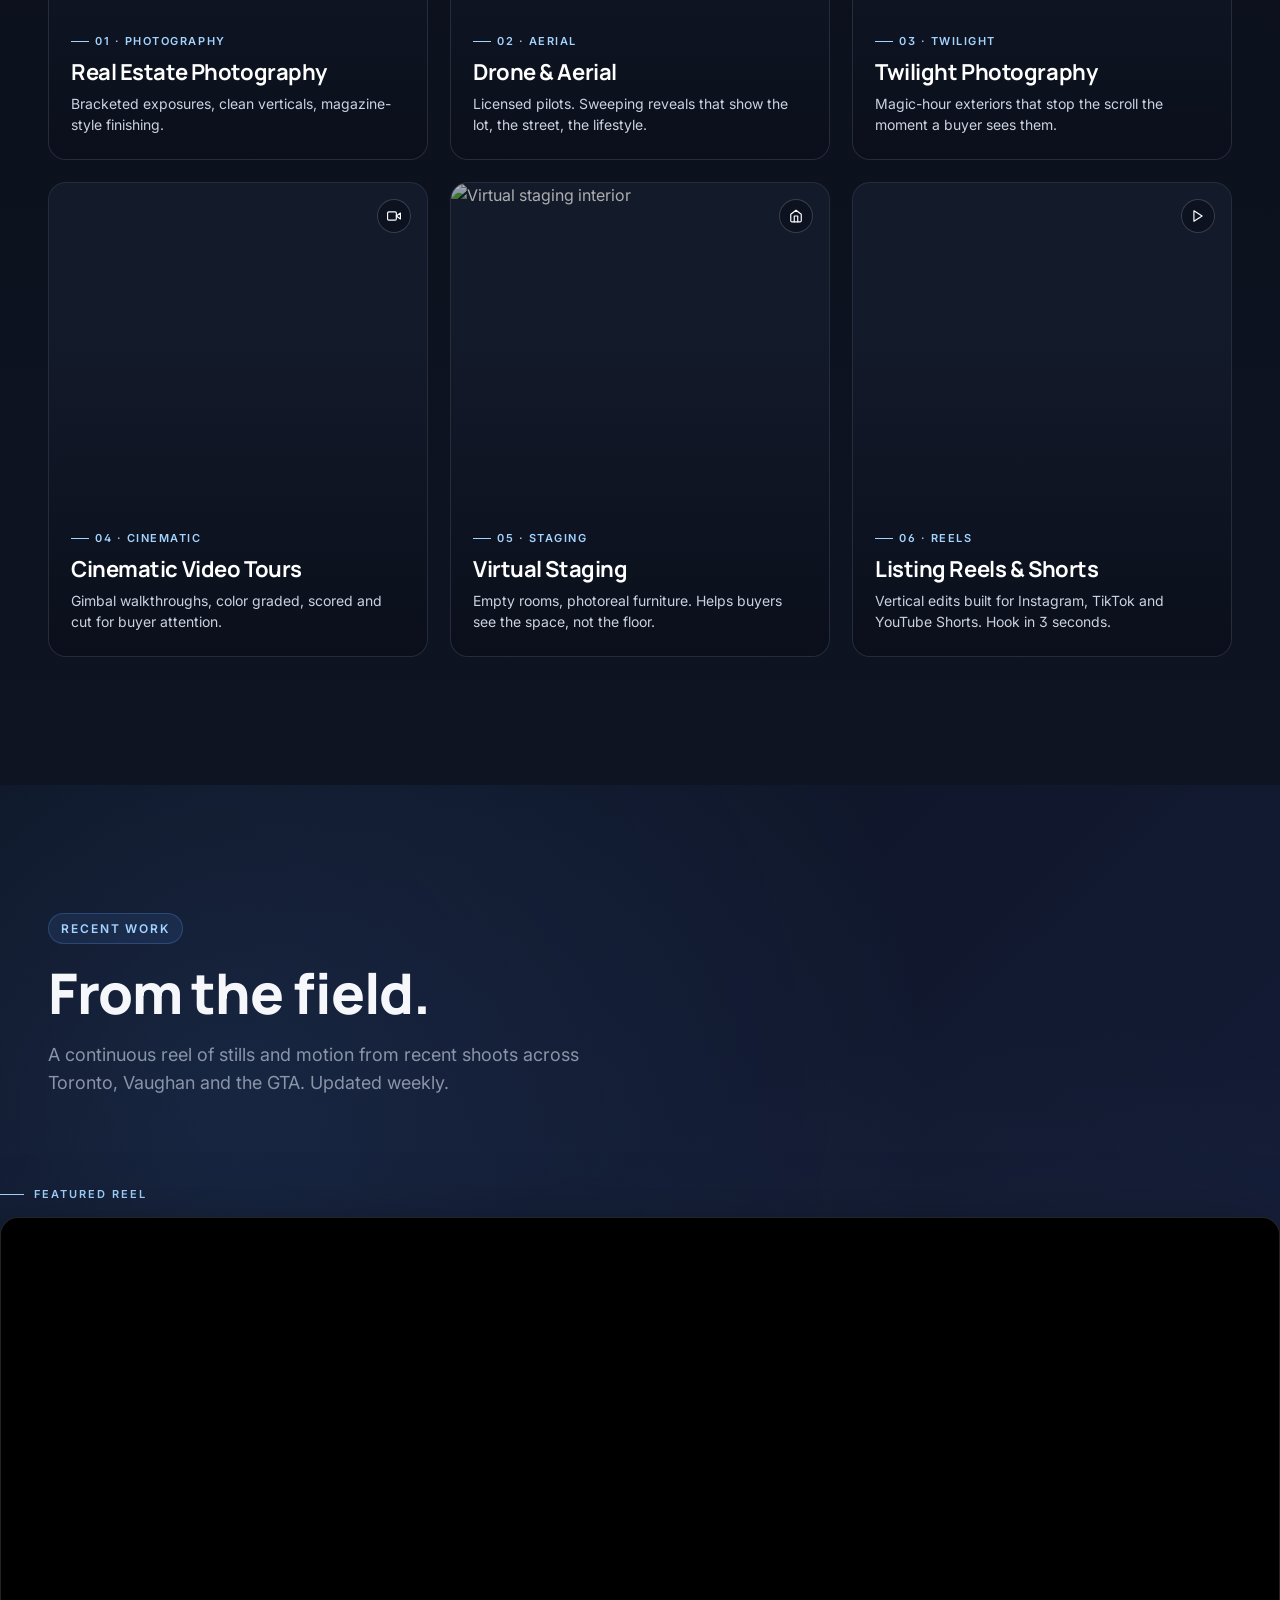
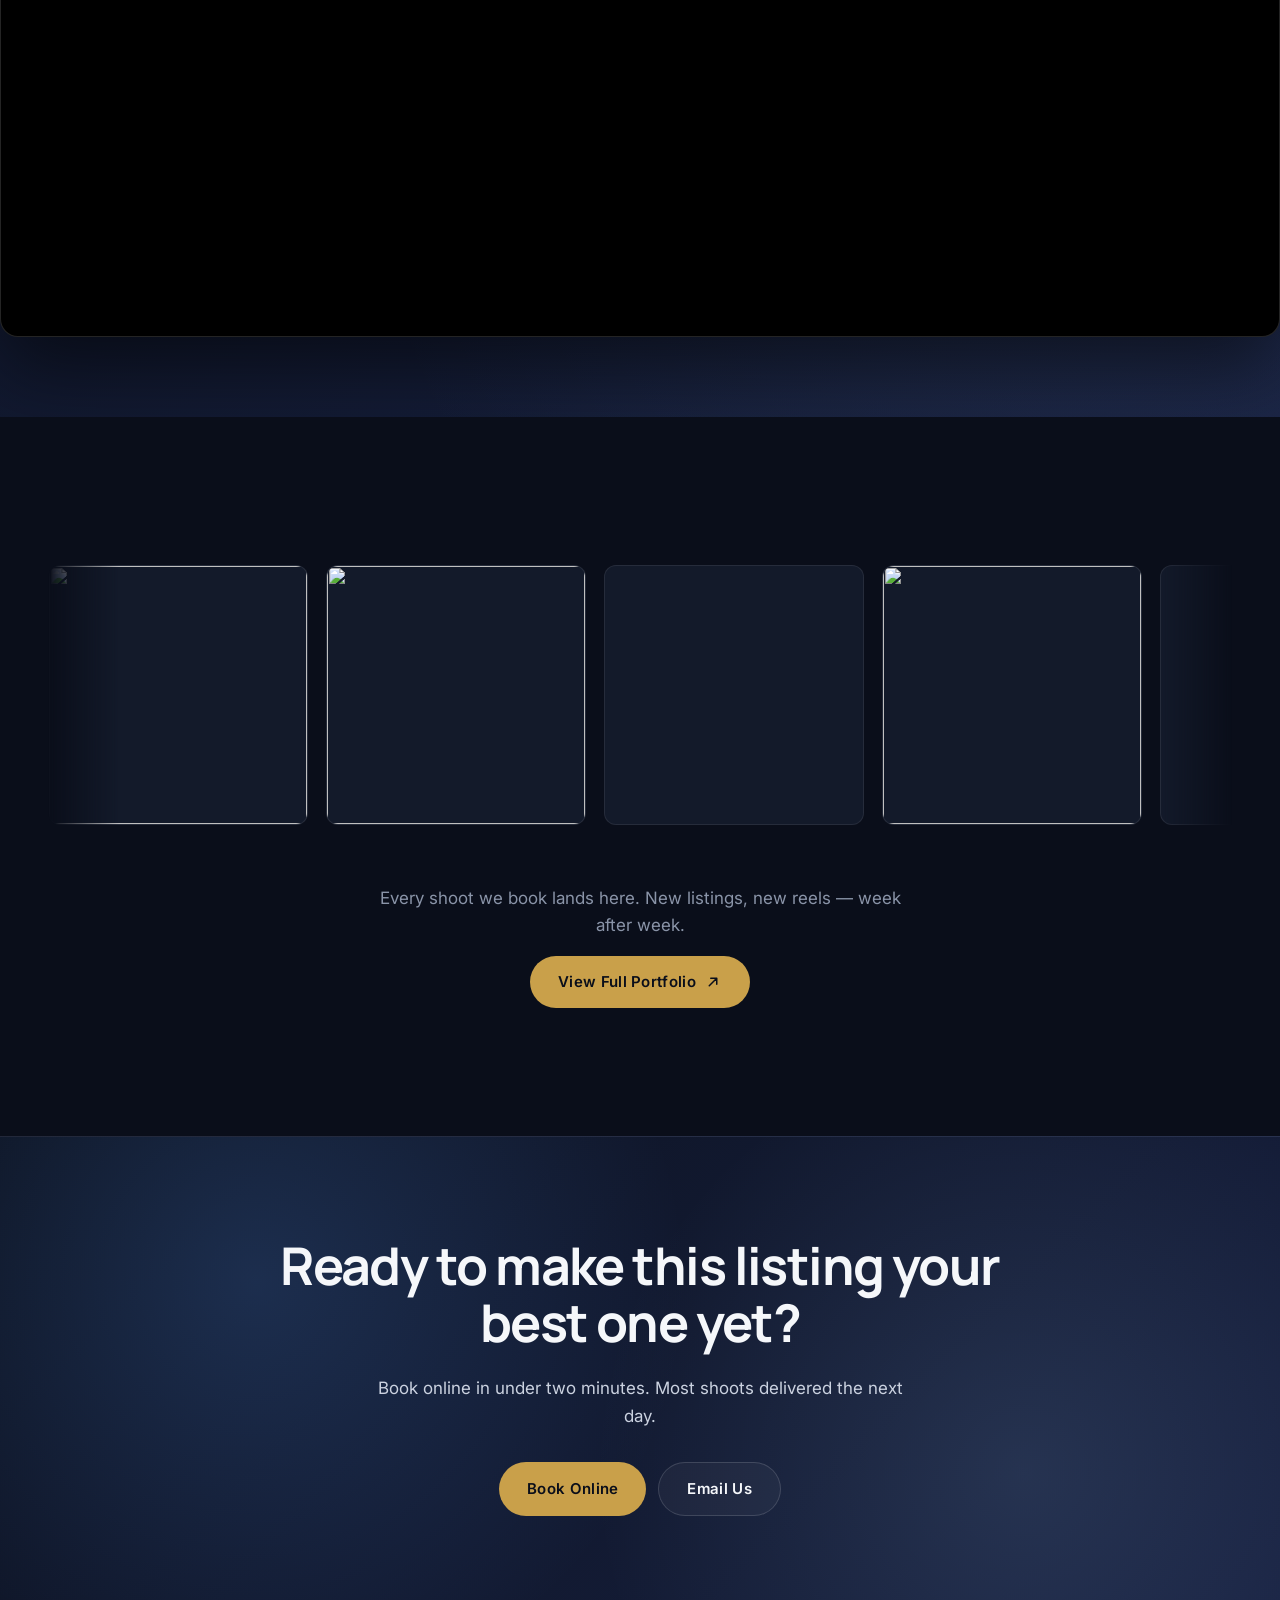
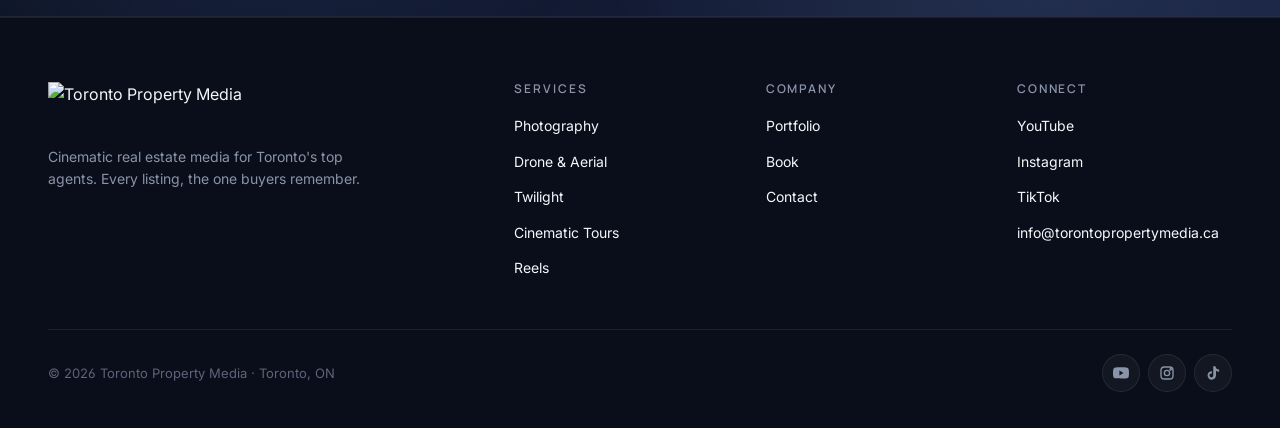
==== commit 399963e3: "Reduce marquee tile size now that it's in the lower secondary position" ====
--- a/index.html
+++ b/index.html
@@ -333,8 +333,8 @@
 }
 .marquee-item{
   flex:0 0 auto;
-  width:clamp(220px,30vw,340px);aspect-ratio:1/1;
-  border-radius:14px;overflow:hidden;
+  width:clamp(170px,22vw,260px);aspect-ratio:1/1;
+  border-radius:12px;overflow:hidden;
   background:var(--surface);border:1px solid var(--line);
   position:relative;
 }
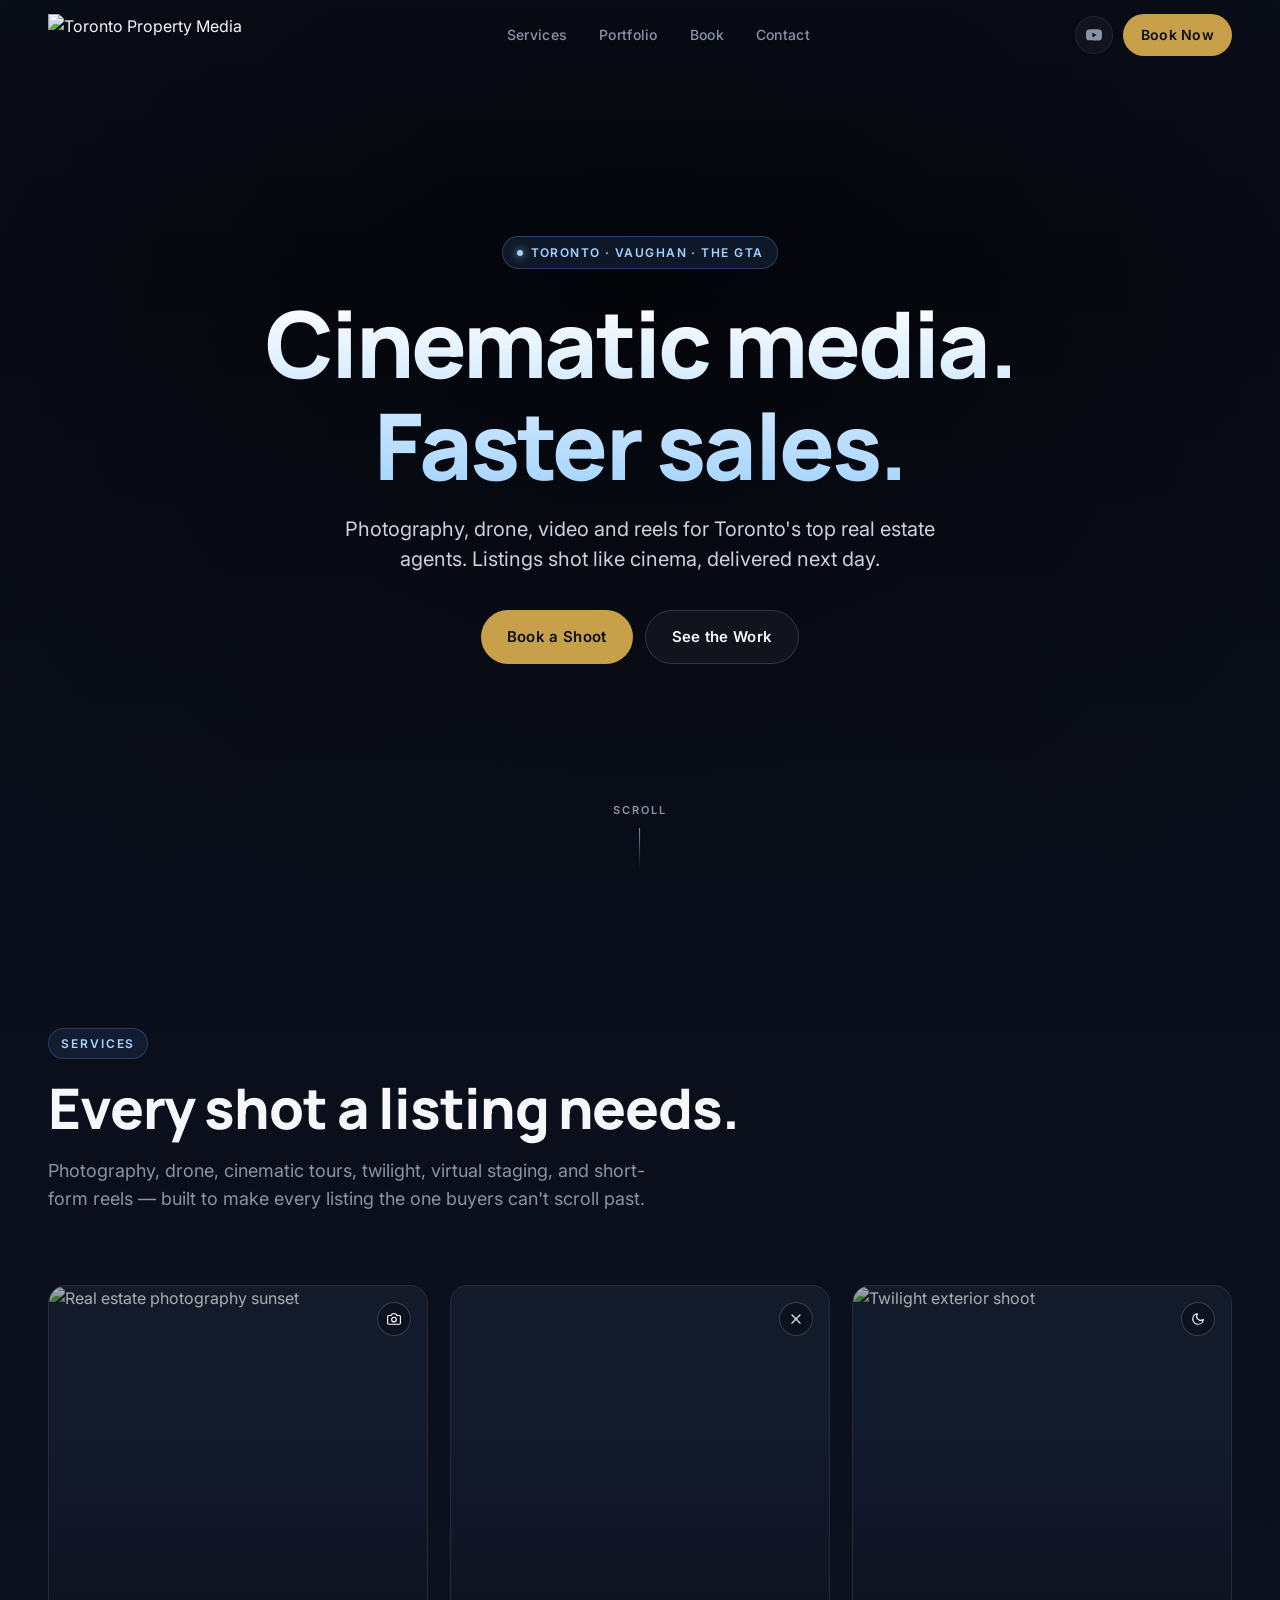
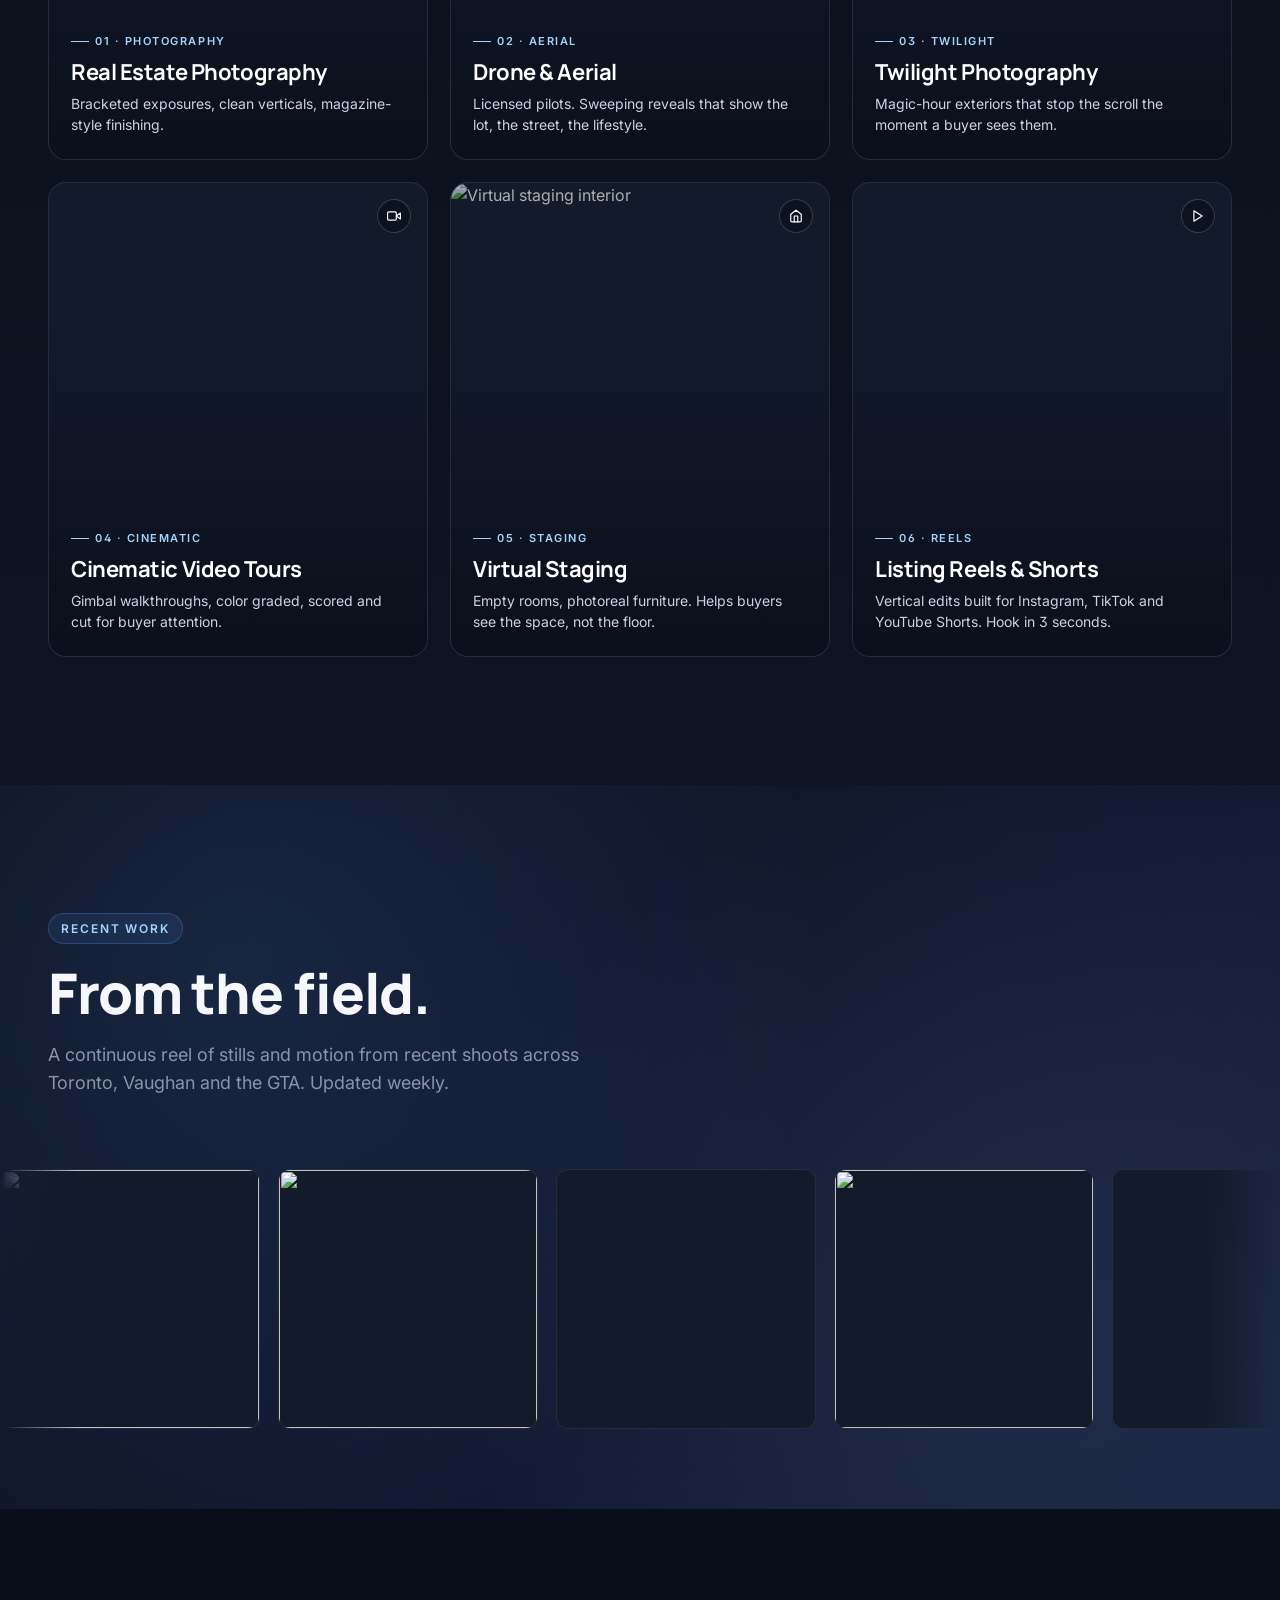
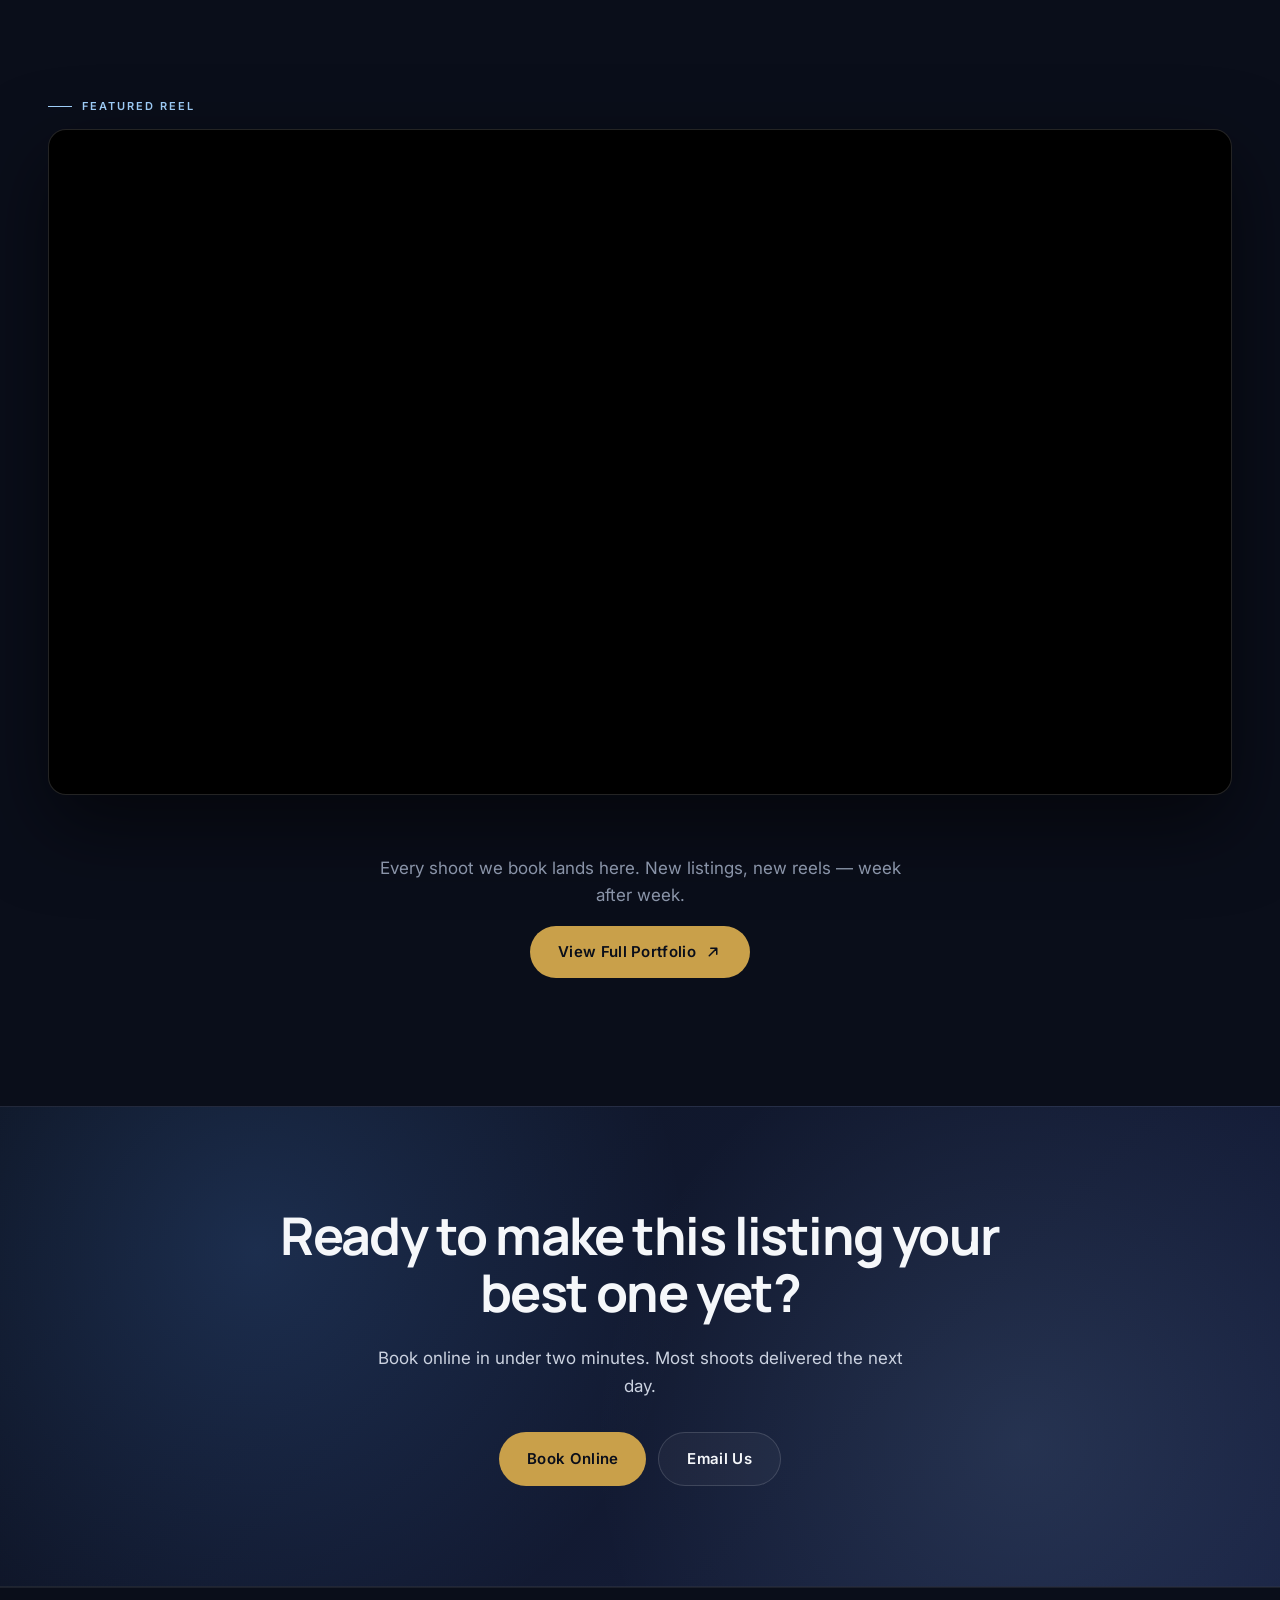
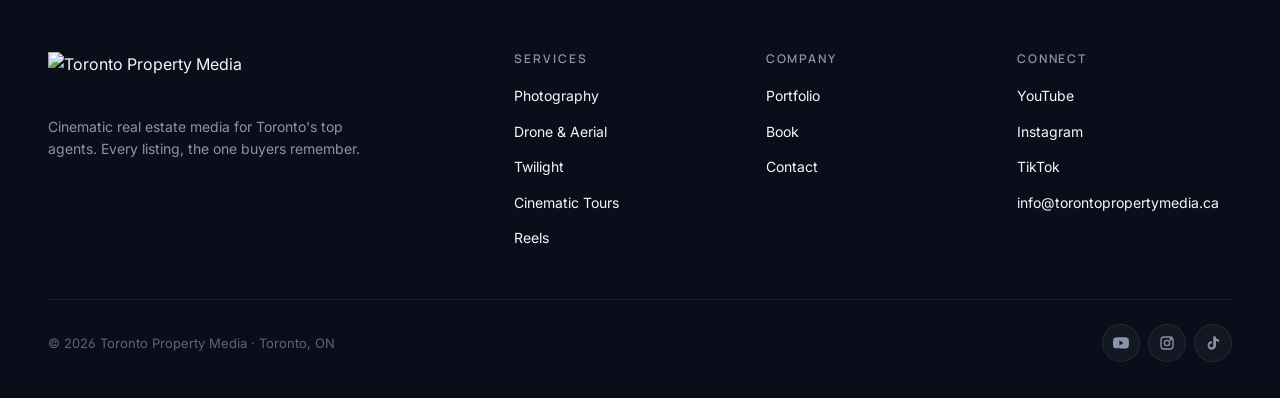
==== commit c27b6b05: "Revert position swap: marquee back in navy zone (edge-to-edge), featured reel back in black zone emb" ====
--- a/index.html
+++ b/index.html
@@ -562,19 +562,7 @@
     </div>
   </div>
 
-  <div class="featured-reel-wrap fade-in">
-      <span class="featured-reel-label">Featured Reel</span>
-      <div class="featured-reel">
-        <video autoplay muted loop playsinline preload="metadata" poster="https://res.cloudinary.com/dgjwvyjbu/image/upload/q_auto,f_auto,w_1600/tpm/portfolio/gregory-scott-front.jpg">
-          <source src="https://res.cloudinary.com/dgjwvyjbu/video/upload/q_auto,f_auto,w_1600/tpm/hero/showreel.mp4" type="video/mp4"/>
-        </video>
-      </div>
-    </div>
-  </div>
-
-  <div class="portfolio-bottom">
-  <div class="container">
-    <div class="marquee" aria-hidden="true">
+  <div class="marquee" aria-hidden="true">
     <div class="marquee-track">
       <!-- Loop A -->
       <div class="marquee-item"><img src="https://res.cloudinary.com/dgjwvyjbu/image/upload/q_auto,f_auto,w_700,h_700,c_fill,g_auto/tpm/portfolio/gregory-scott-front.jpg" alt="" loading="lazy"/></div>
@@ -609,6 +597,18 @@
       <div class="marquee-item"><img src="https://res.cloudinary.com/dgjwvyjbu/image/upload/q_auto,f_auto,w_700,h_700,c_fill,g_auto/tpm/portfolio/rodcliffe-modern-back.jpg" alt="" loading="lazy"/></div>
     </div>
   </div>
+  </div>
+
+  <div class="portfolio-bottom">
+  <div class="container">
+    <div class="featured-reel-wrap fade-in">
+      <span class="featured-reel-label">Featured Reel</span>
+      <div class="featured-reel">
+        <video autoplay muted loop playsinline preload="metadata" poster="https://res.cloudinary.com/dgjwvyjbu/image/upload/q_auto,f_auto,w_1600/tpm/portfolio/gregory-scott-front.jpg">
+          <source src="https://res.cloudinary.com/dgjwvyjbu/video/upload/q_auto,f_auto,w_1600/tpm/hero/showreel.mp4" type="video/mp4"/>
+        </video>
+      </div>
+    </div>
 
     <div class="recent-work-foot fade-in">
       <p class="recent-work-tagline">Every shoot we book lands here. New listings, new reels — week after week.</p>
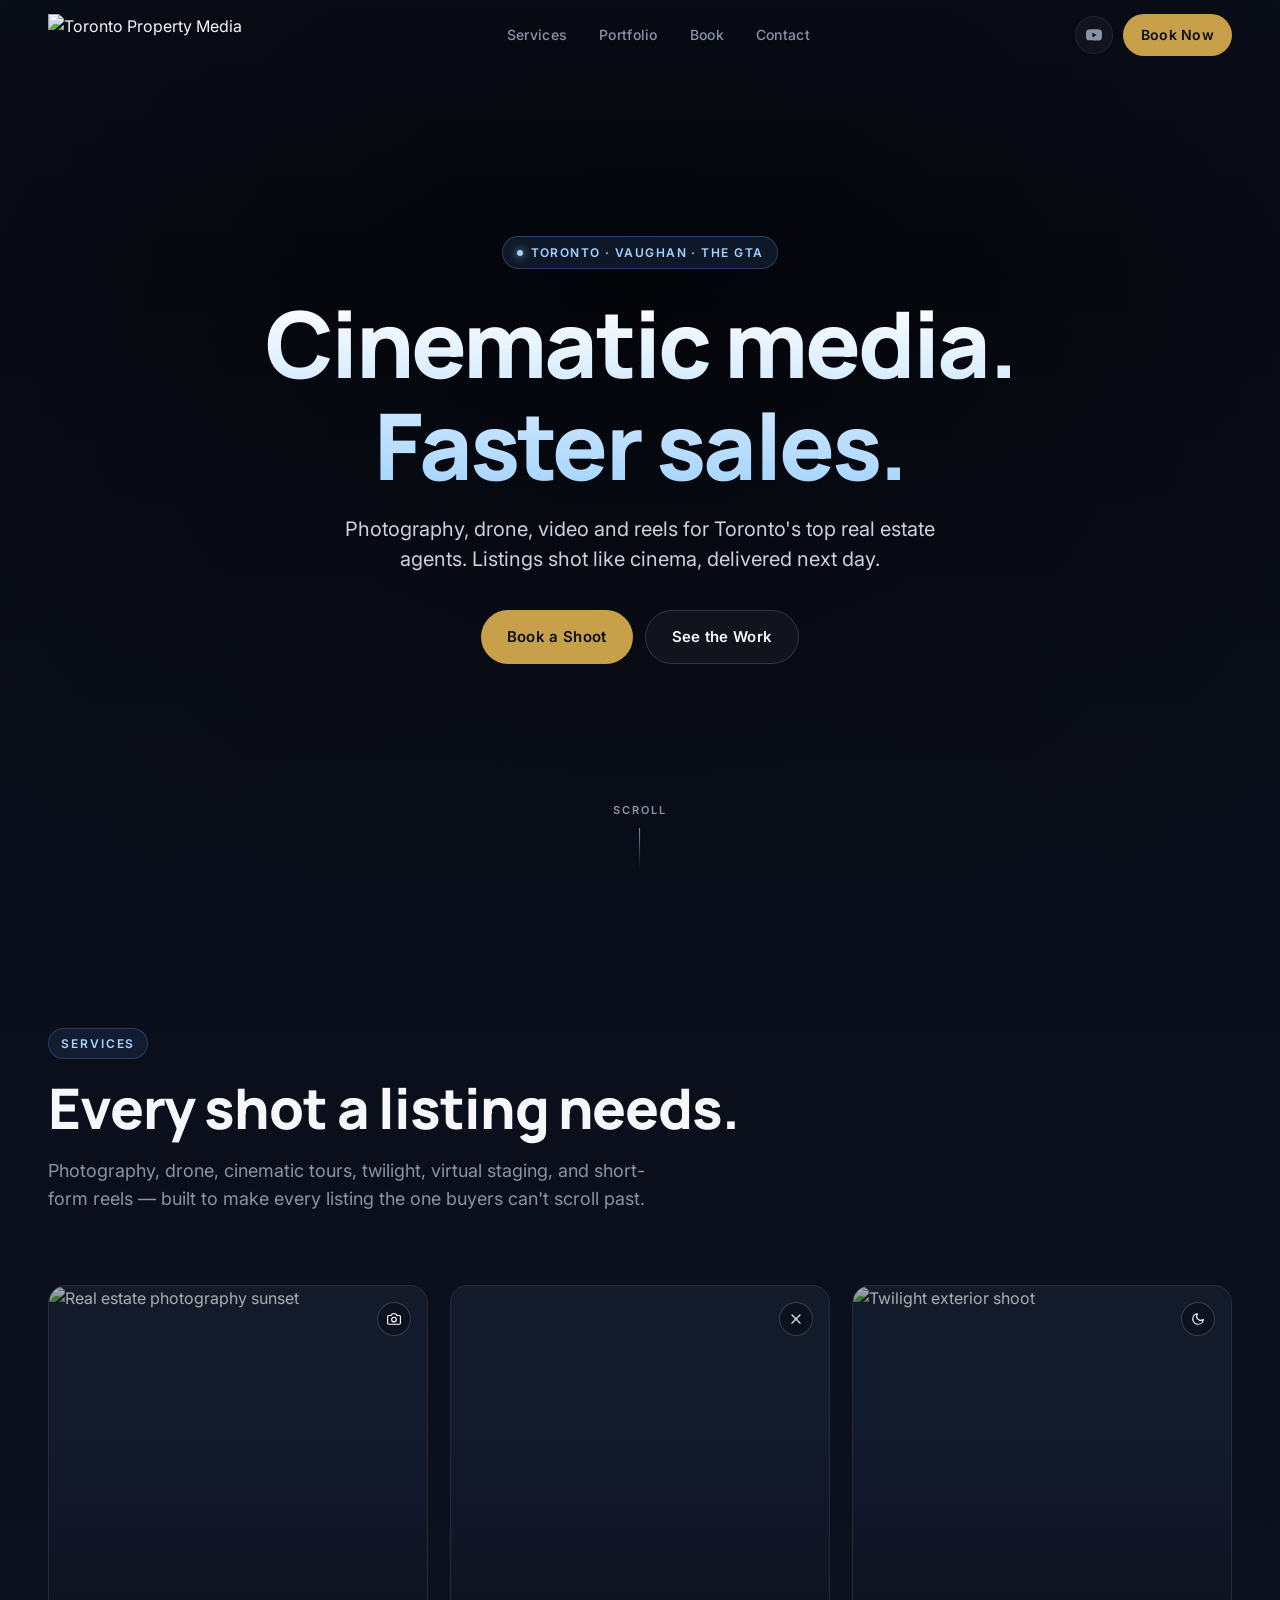
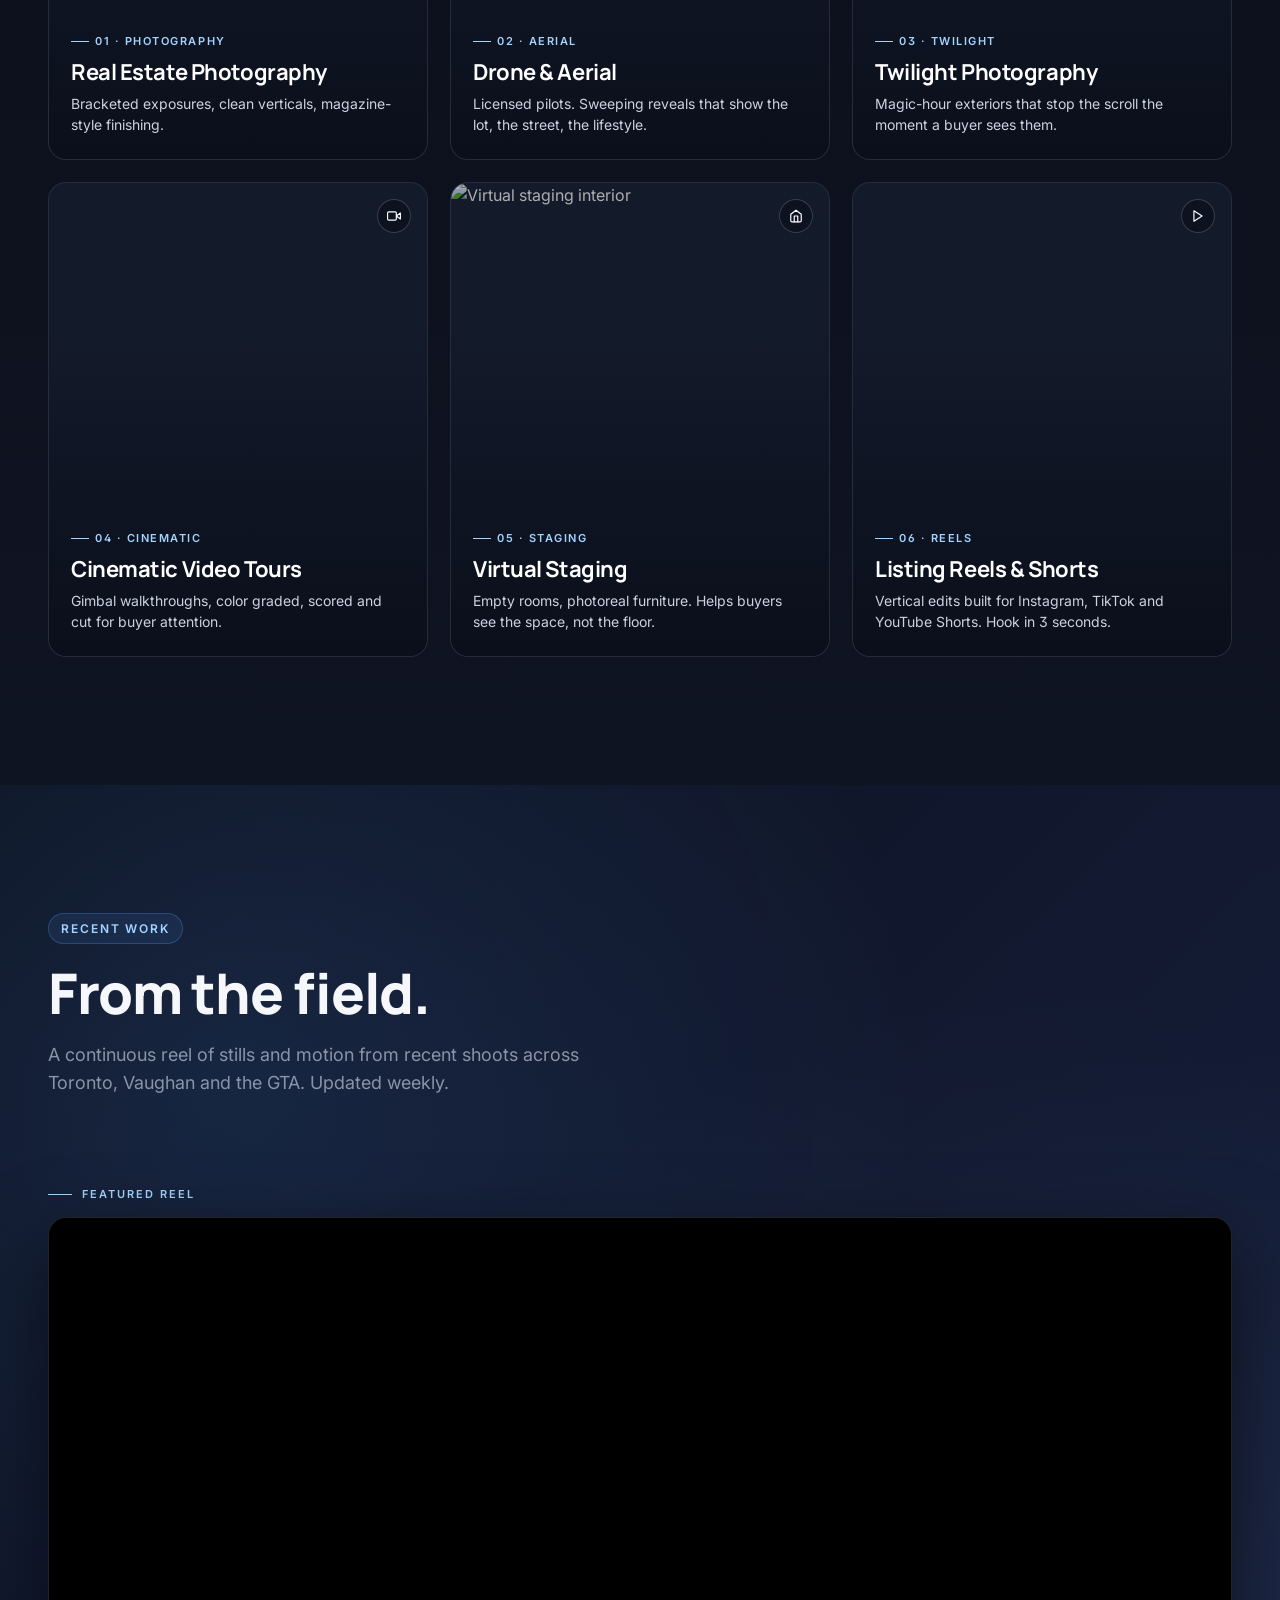
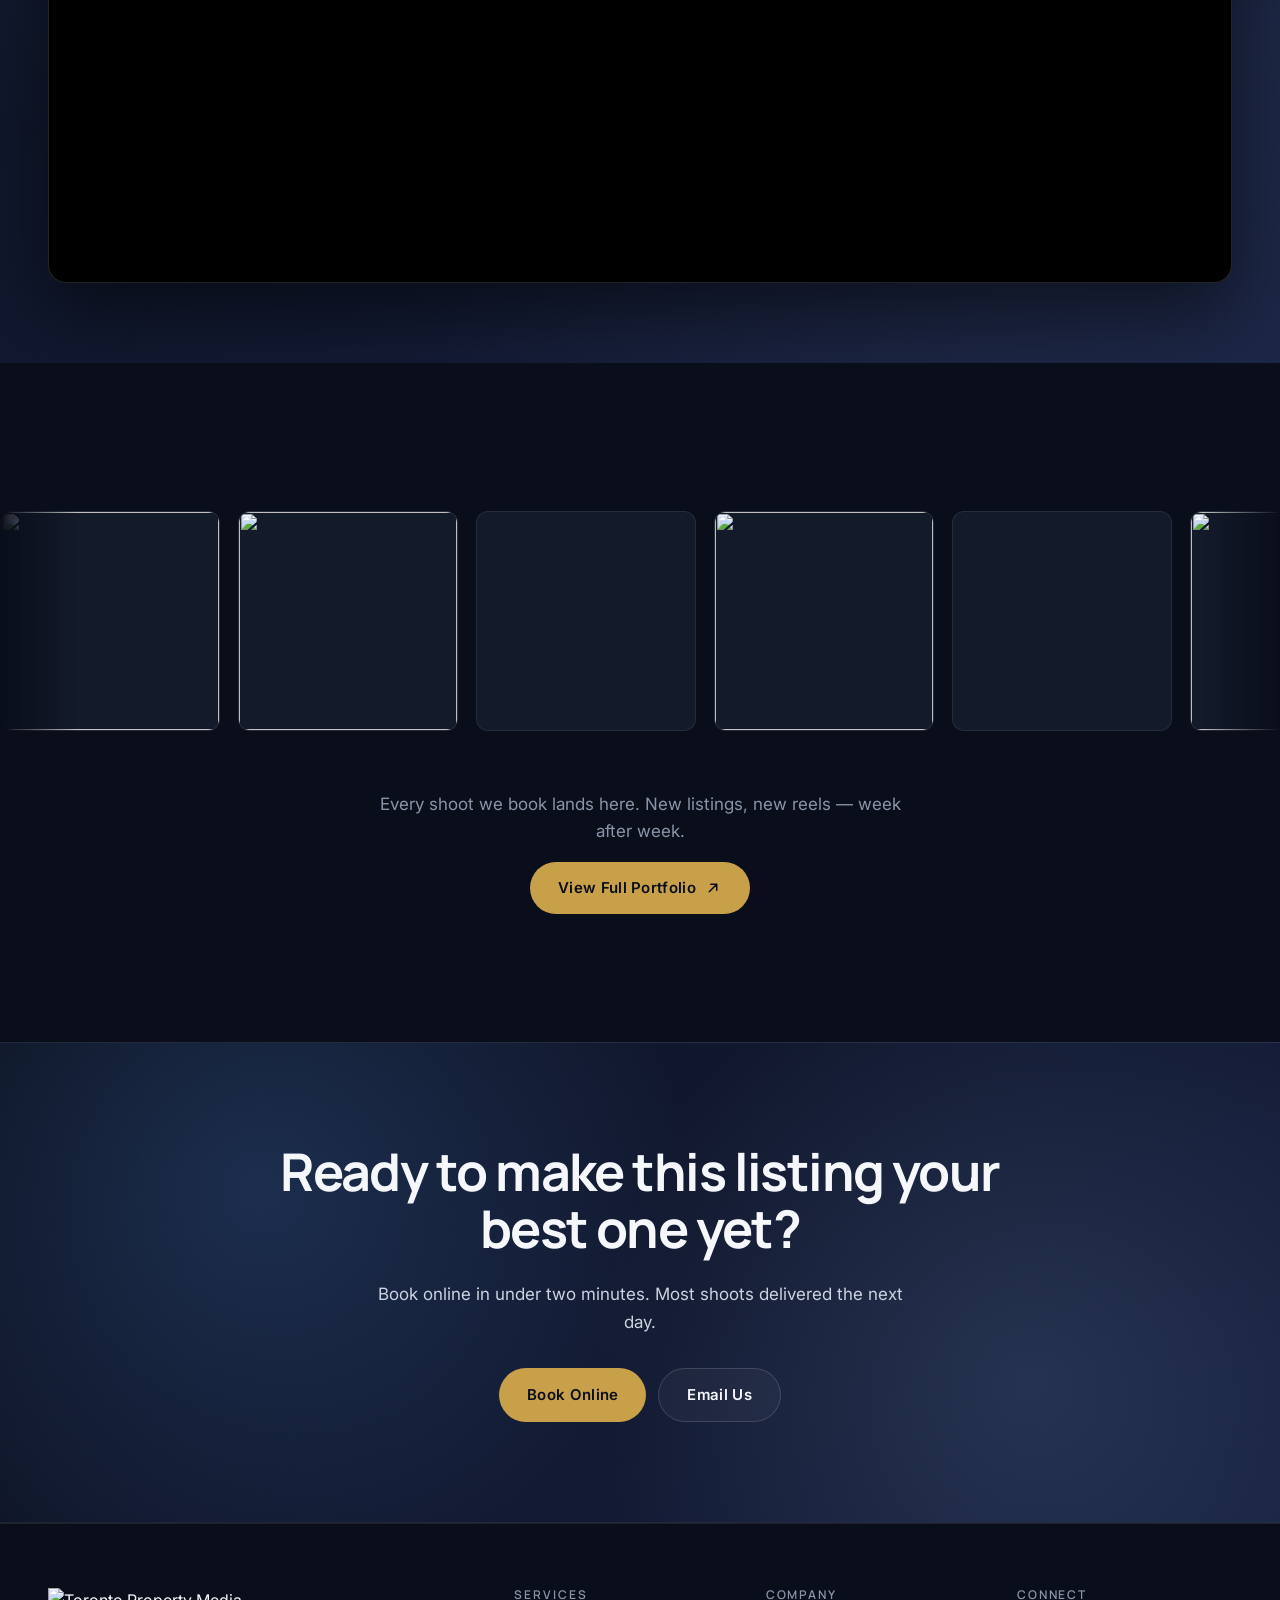
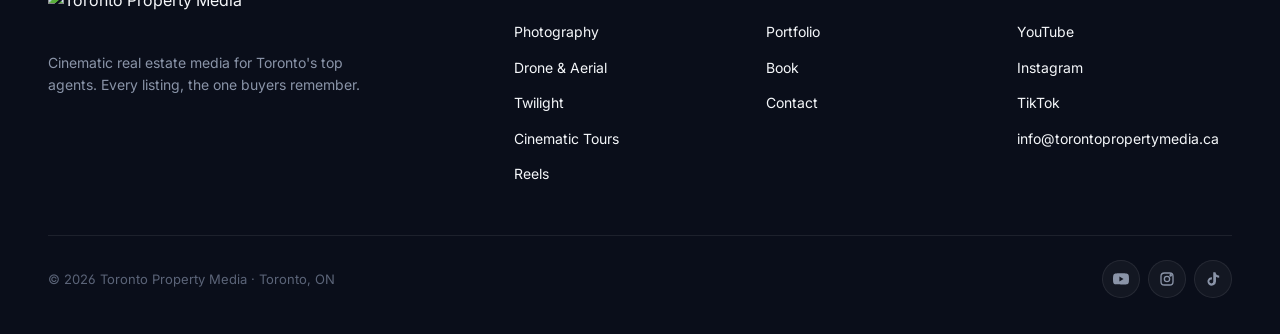
==== commit 7cda7398: "Final layout: featured reel in navy zone (with heading), marquee edge-to-edge in black zone with 6+ " ====
--- a/index.html
+++ b/index.html
@@ -333,7 +333,7 @@
 }
 .marquee-item{
   flex:0 0 auto;
-  width:clamp(170px,22vw,260px);aspect-ratio:1/1;
+  width:clamp(150px,18vw,220px);aspect-ratio:1/1;
   border-radius:12px;overflow:hidden;
   background:var(--surface);border:1px solid var(--line);
   position:relative;
@@ -560,8 +560,20 @@
       <h2>From the field.</h2>
       <p class="lead">A continuous reel of stills and motion from recent shoots across Toronto, Vaughan and the GTA. Updated weekly.</p>
     </div>
-  </div>
-
+    <div class="featured-reel-wrap fade-in">
+      <span class="featured-reel-label">Featured Reel</span>
+      <div class="featured-reel">
+        <video autoplay muted loop playsinline preload="metadata" poster="https://res.cloudinary.com/dgjwvyjbu/image/upload/q_auto,f_auto,w_1600/tpm/portfolio/gregory-scott-front.jpg">
+          <source src="https://res.cloudinary.com/dgjwvyjbu/video/upload/q_auto,f_auto,w_1600/tpm/hero/showreel.mp4" type="video/mp4"/>
+        </video>
+      </div>
+    </div>
+  </div>
+
+  
+  </div>
+
+  <div class="portfolio-bottom">
   <div class="marquee" aria-hidden="true">
     <div class="marquee-track">
       <!-- Loop A -->
@@ -597,18 +609,9 @@
       <div class="marquee-item"><img src="https://res.cloudinary.com/dgjwvyjbu/image/upload/q_auto,f_auto,w_700,h_700,c_fill,g_auto/tpm/portfolio/rodcliffe-modern-back.jpg" alt="" loading="lazy"/></div>
     </div>
   </div>
-  </div>
-
-  <div class="portfolio-bottom">
+
   <div class="container">
-    <div class="featured-reel-wrap fade-in">
-      <span class="featured-reel-label">Featured Reel</span>
-      <div class="featured-reel">
-        <video autoplay muted loop playsinline preload="metadata" poster="https://res.cloudinary.com/dgjwvyjbu/image/upload/q_auto,f_auto,w_1600/tpm/portfolio/gregory-scott-front.jpg">
-          <source src="https://res.cloudinary.com/dgjwvyjbu/video/upload/q_auto,f_auto,w_1600/tpm/hero/showreel.mp4" type="video/mp4"/>
-        </video>
-      </div>
-    </div>
+    
 
     <div class="recent-work-foot fade-in">
       <p class="recent-work-tagline">Every shoot we book lands here. New listings, new reels — week after week.</p>
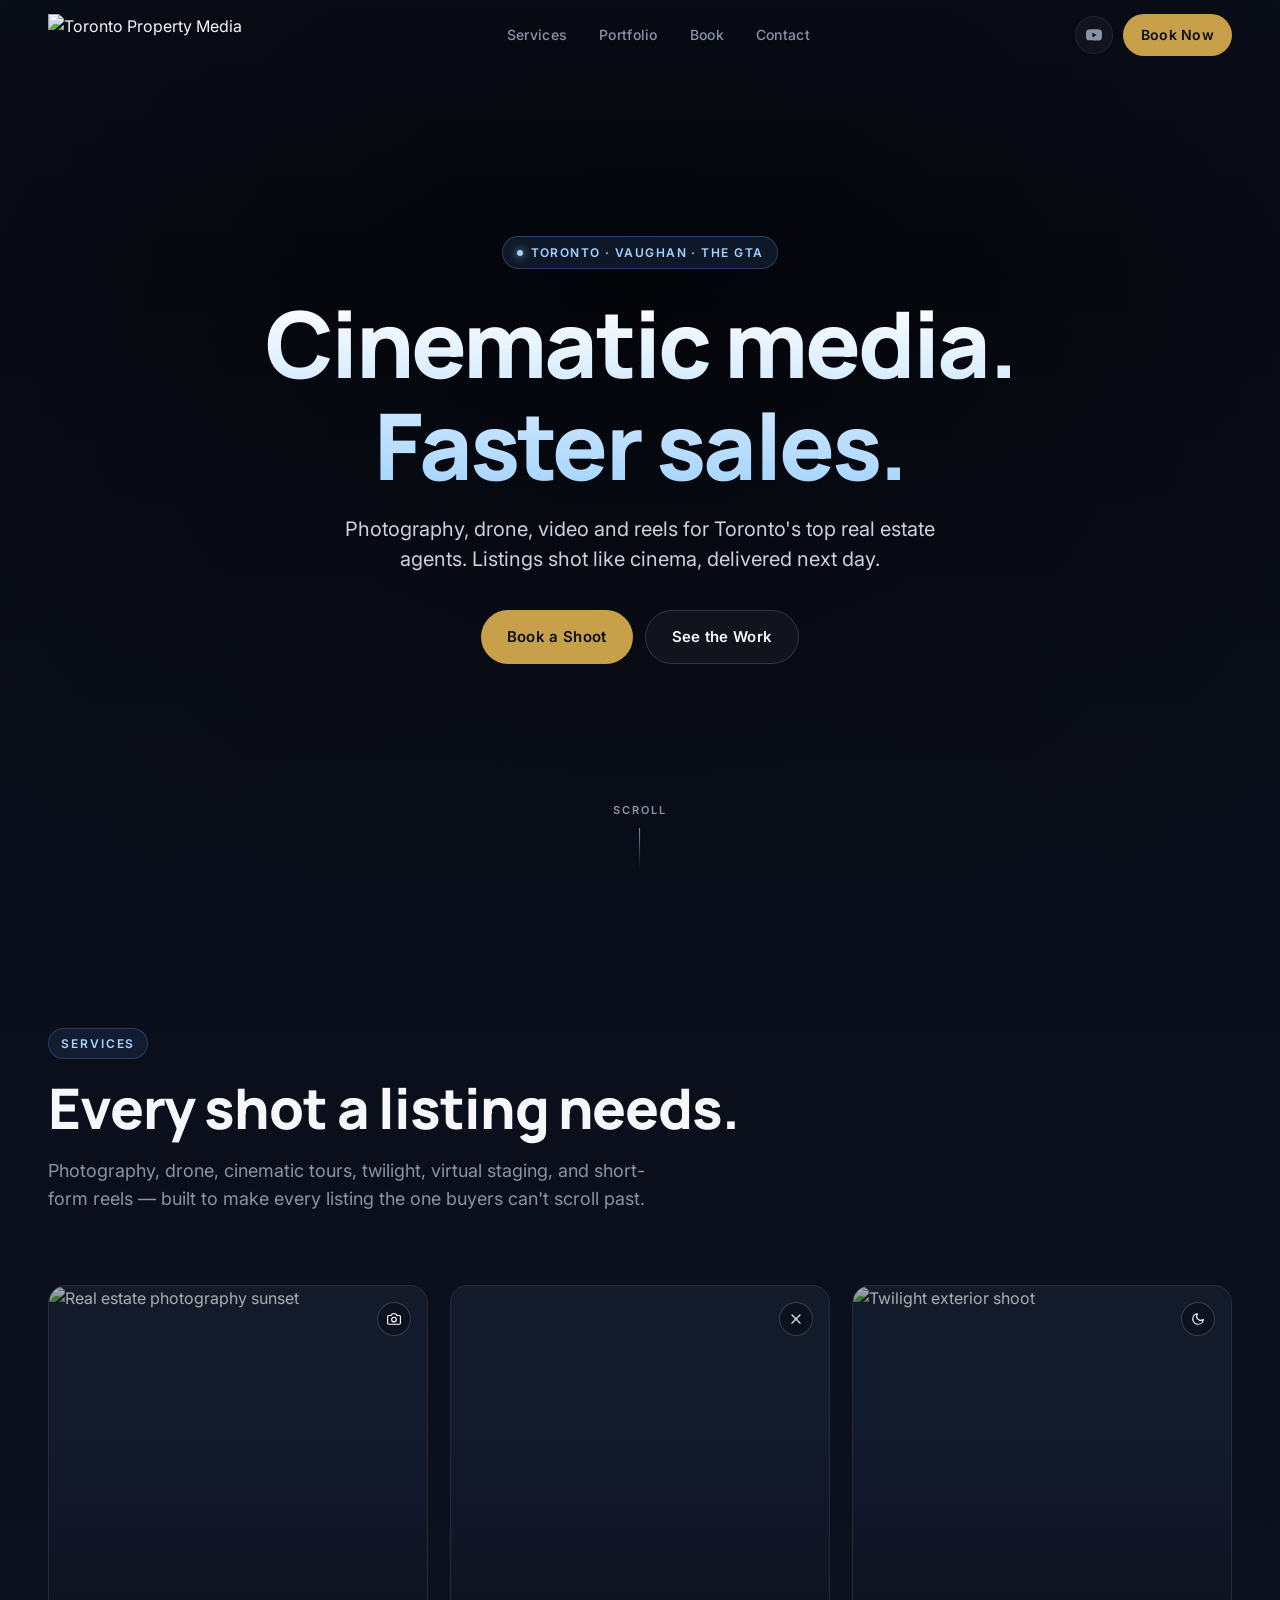
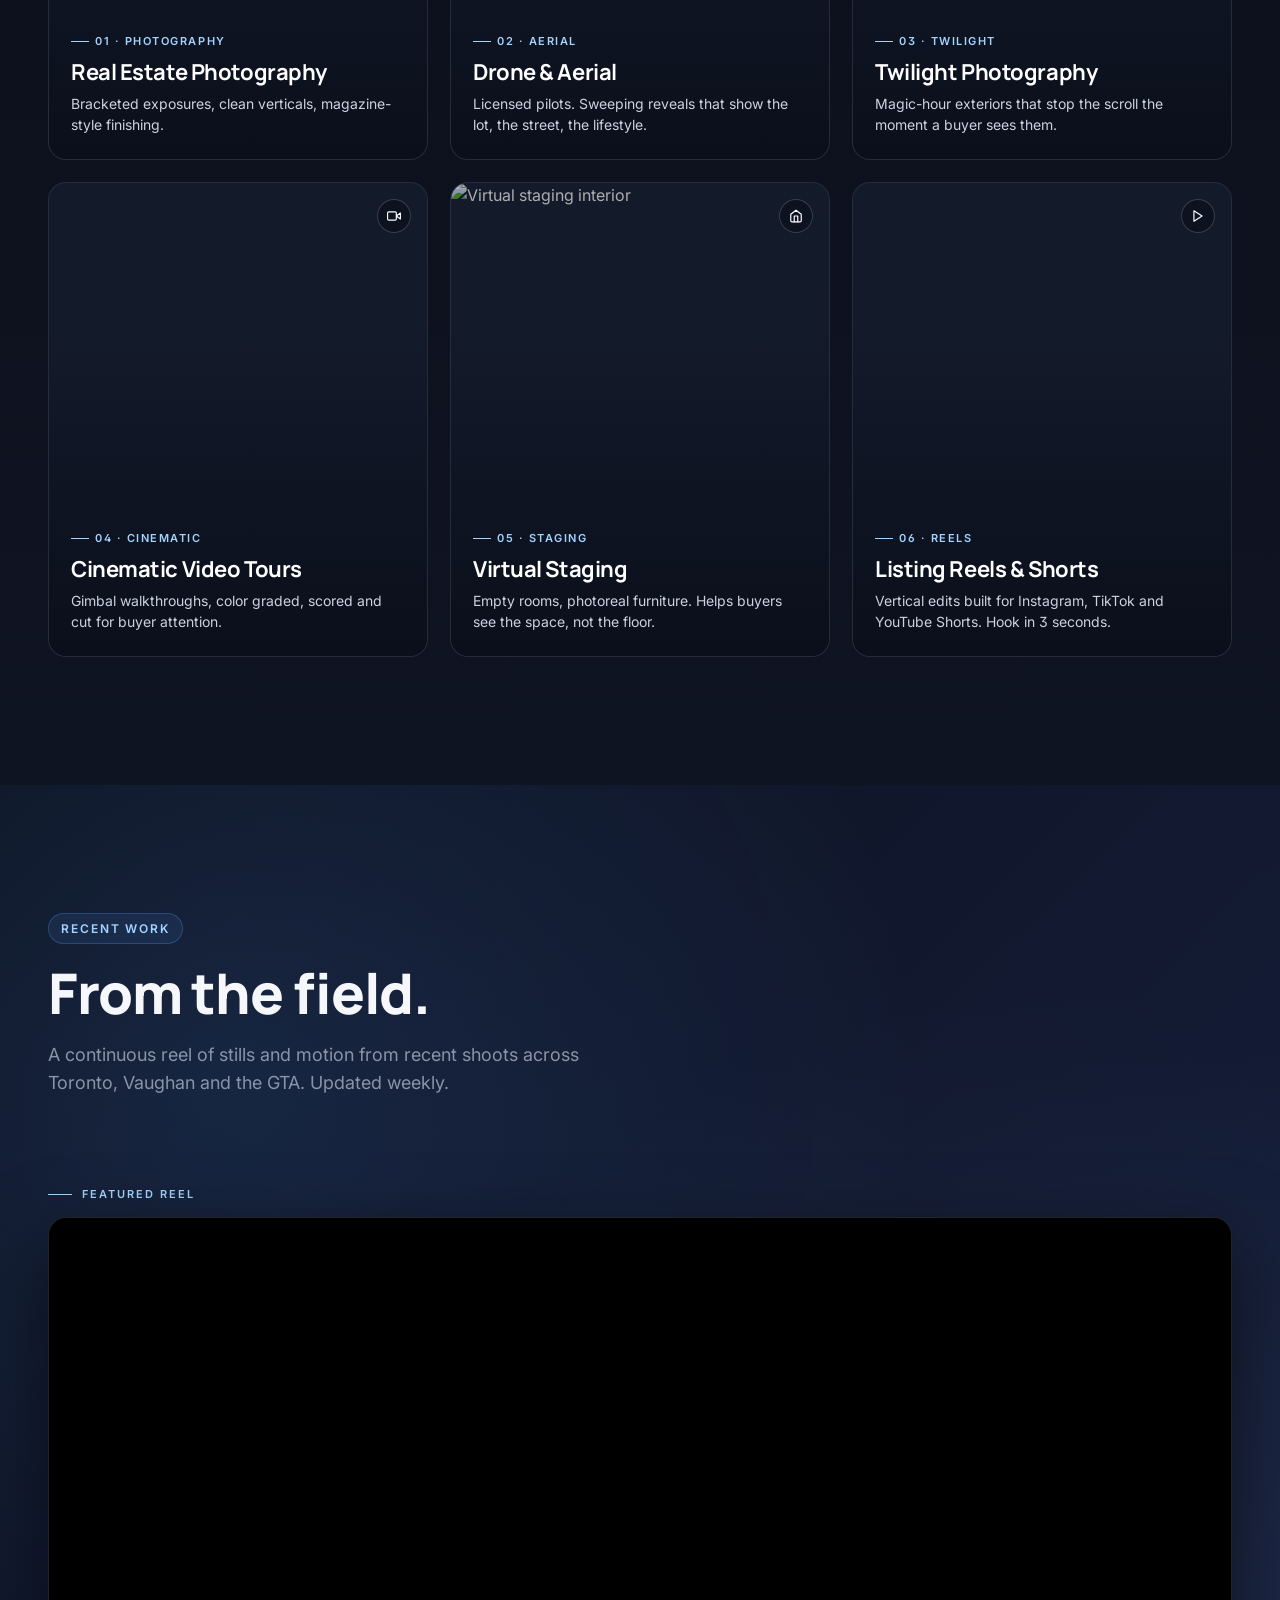
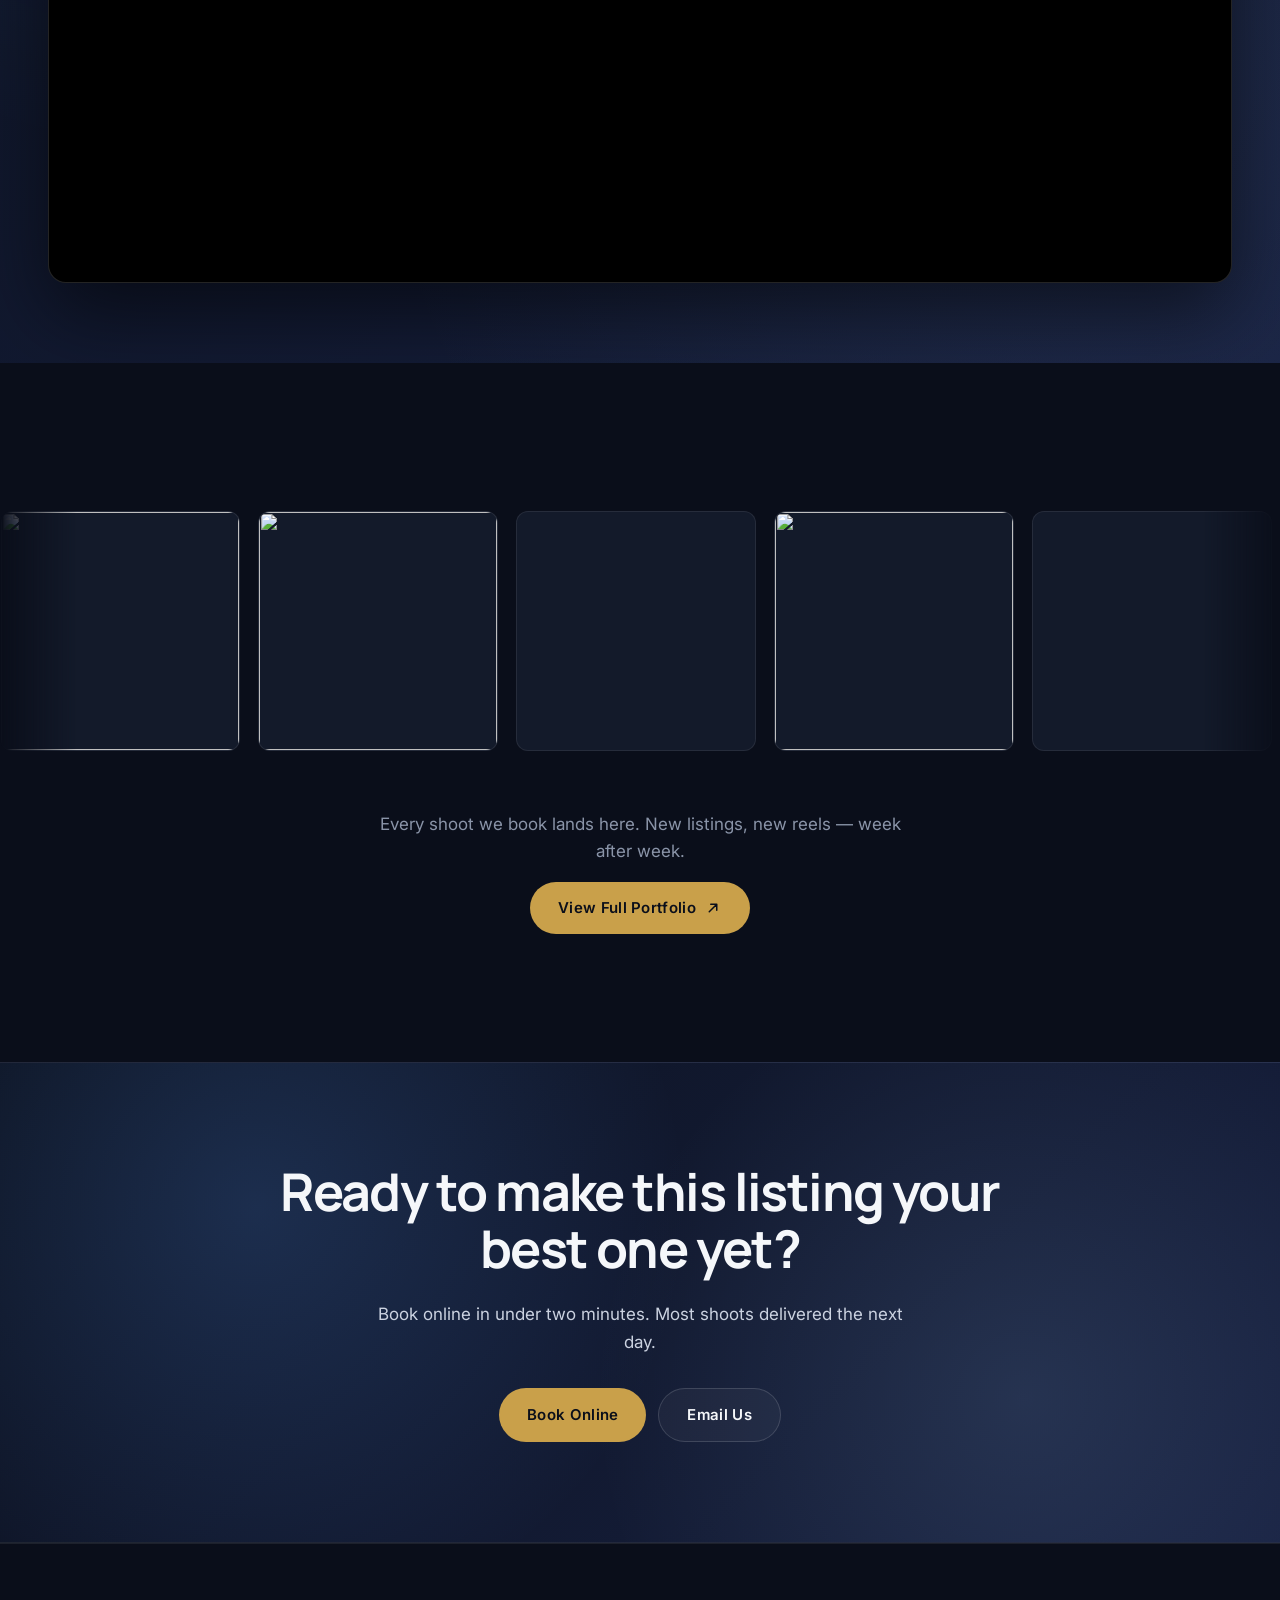
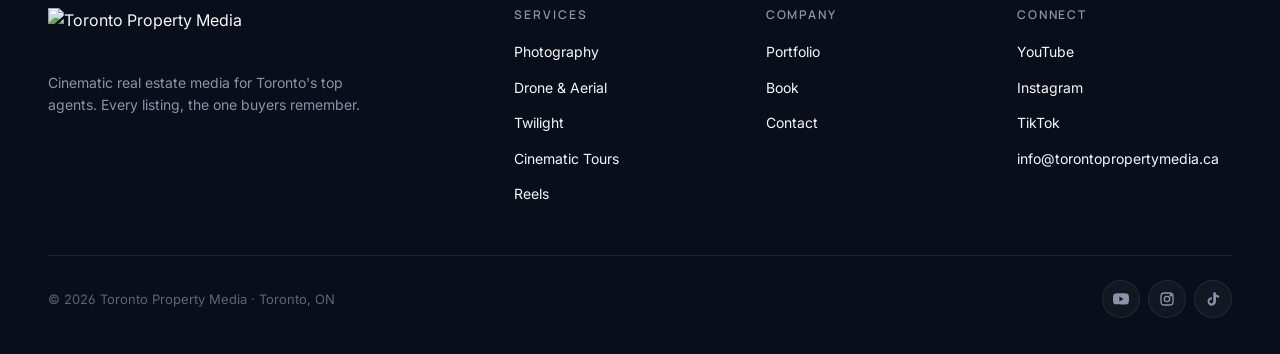
==== commit 8d97daac: "Bump marquee tile size — bigger but still keeps 6+ visible on common widths" ====
--- a/index.html
+++ b/index.html
@@ -333,7 +333,7 @@
 }
 .marquee-item{
   flex:0 0 auto;
-  width:clamp(150px,18vw,220px);aspect-ratio:1/1;
+  width:clamp(180px,20vw,240px);aspect-ratio:1/1;
   border-radius:12px;overflow:hidden;
   background:var(--surface);border:1px solid var(--line);
   position:relative;
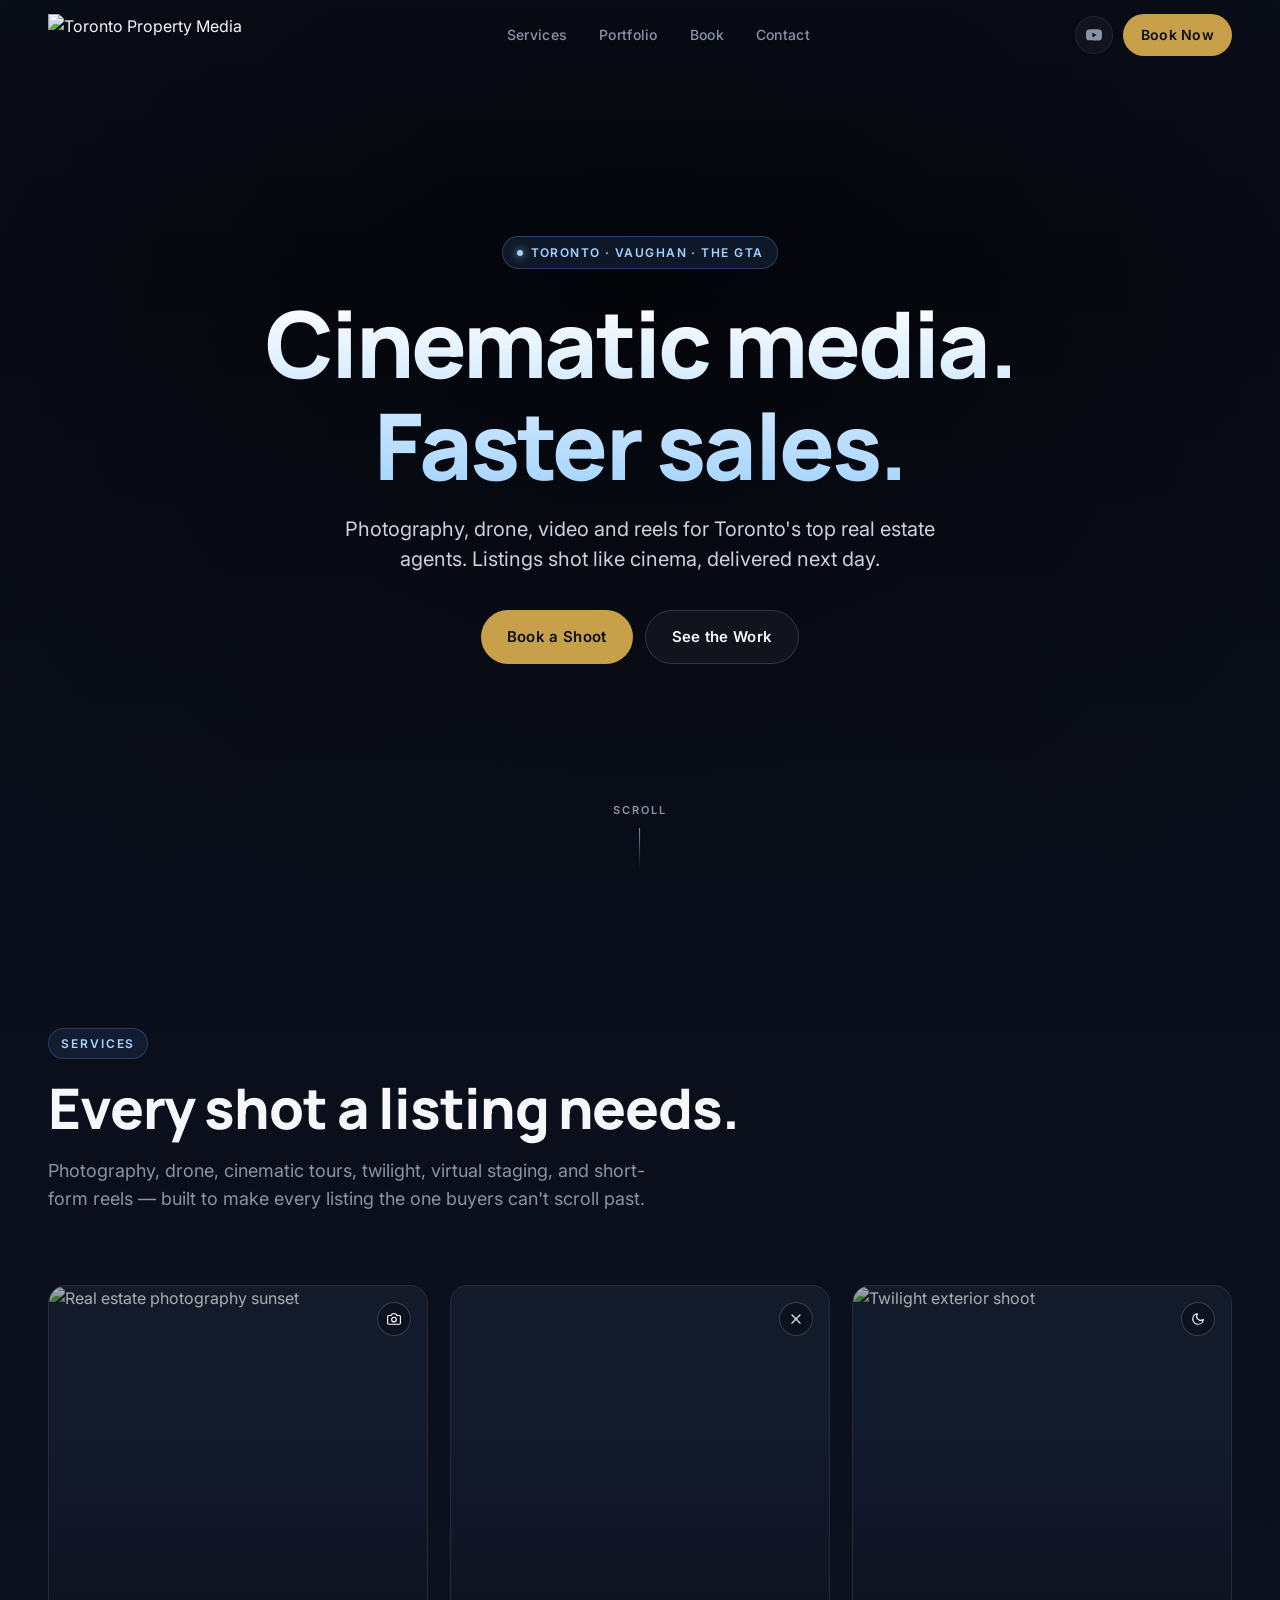
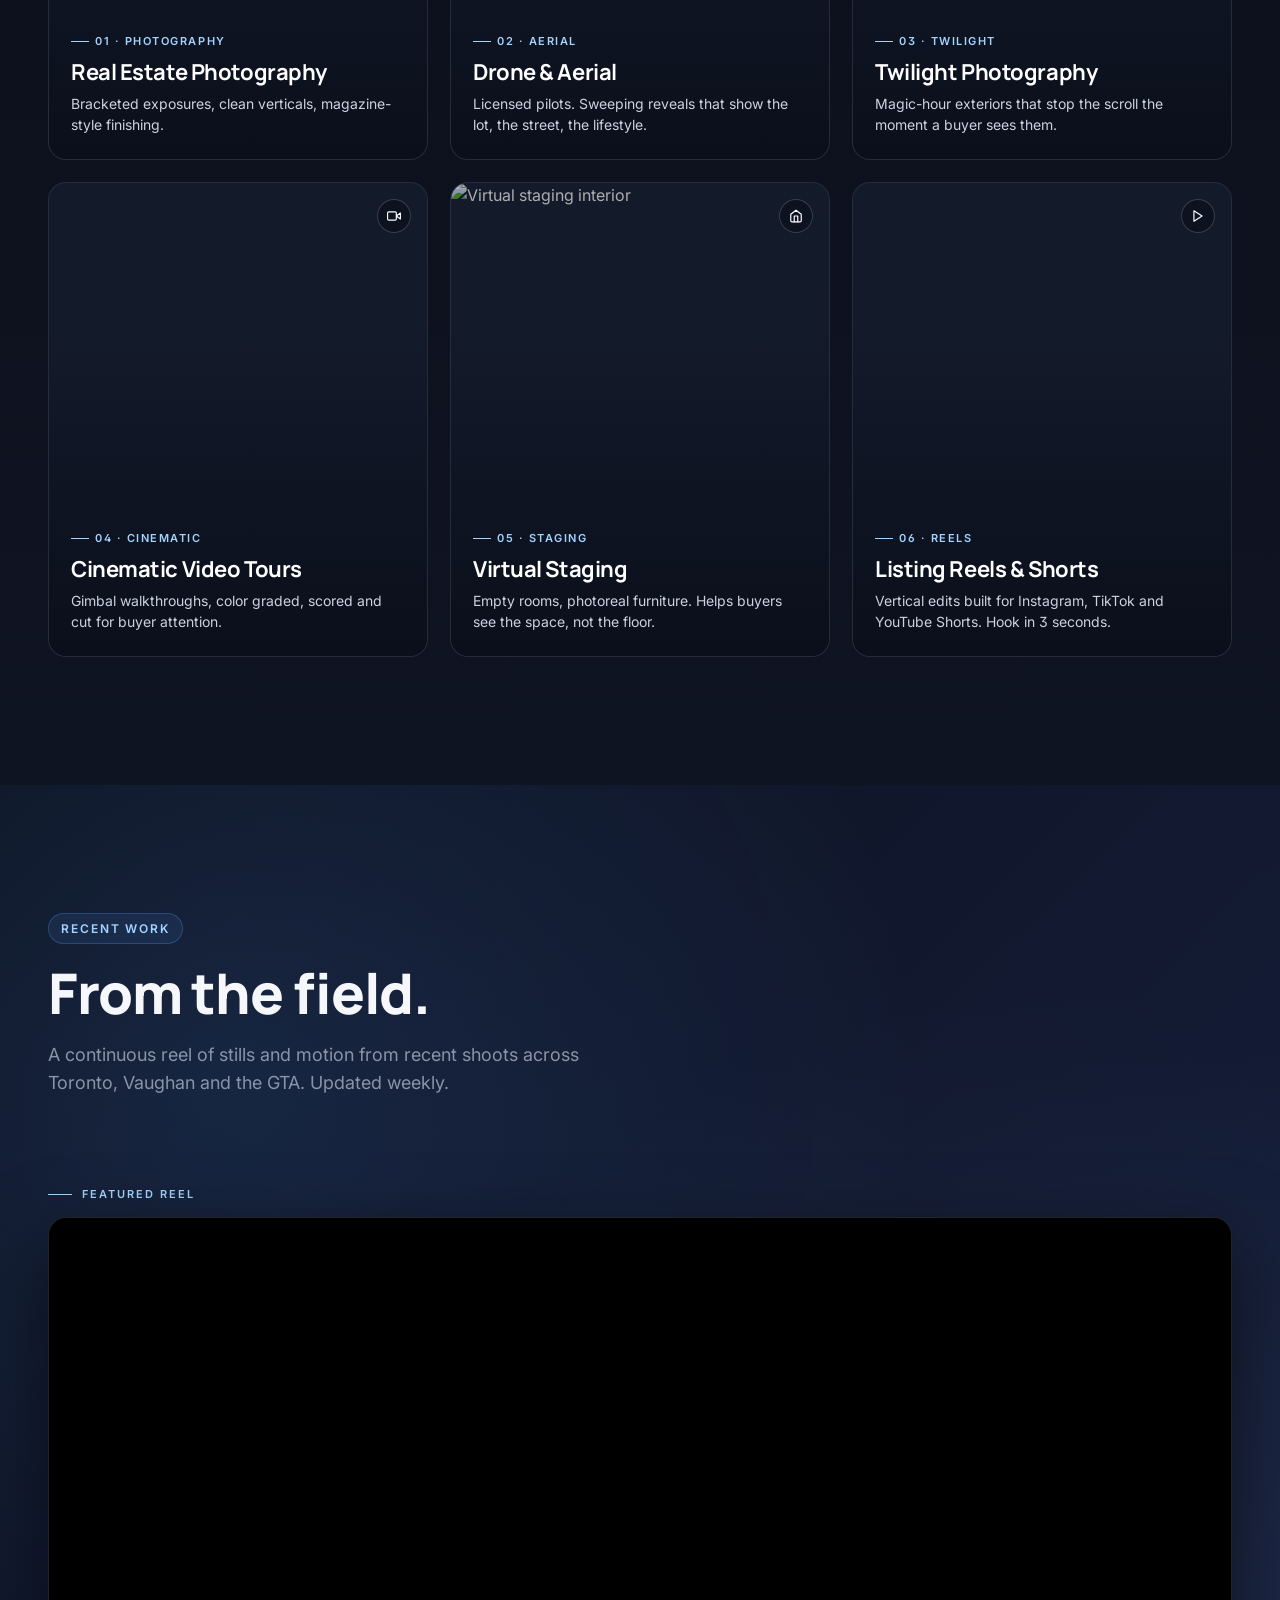
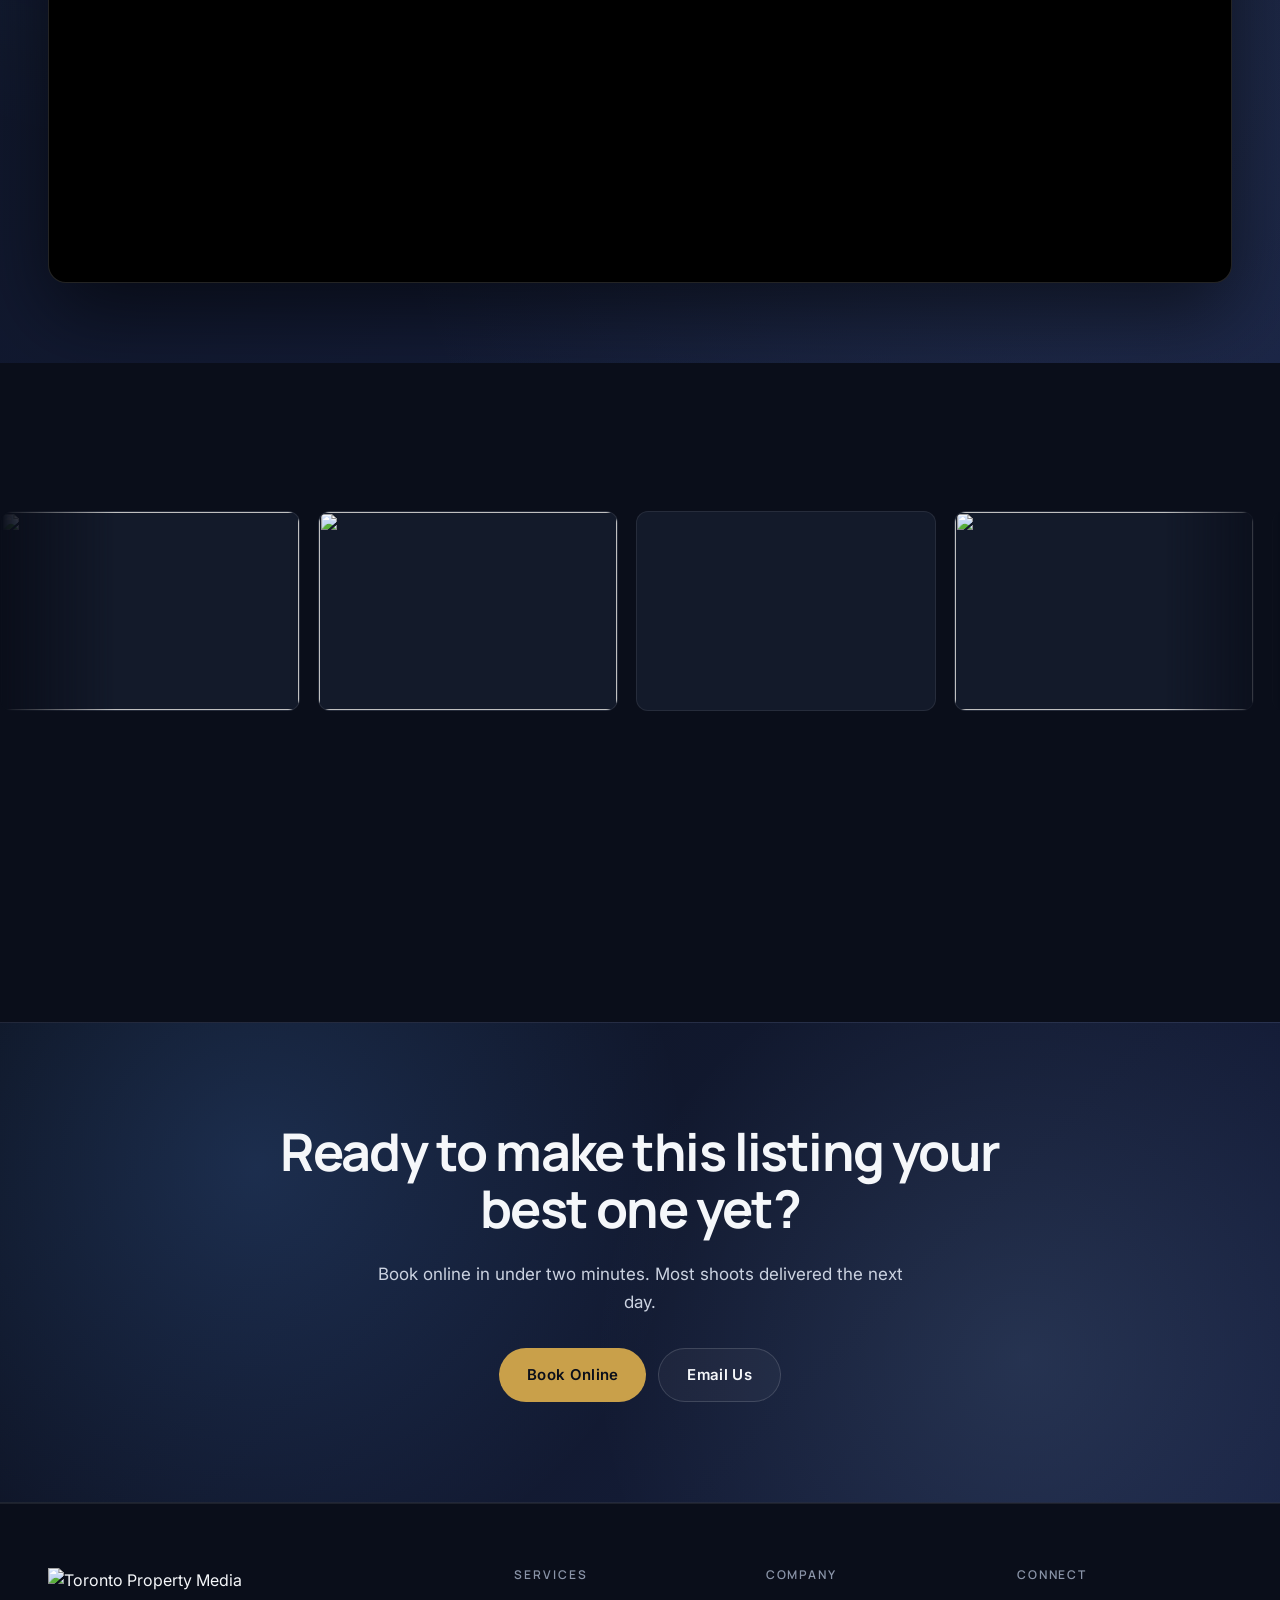
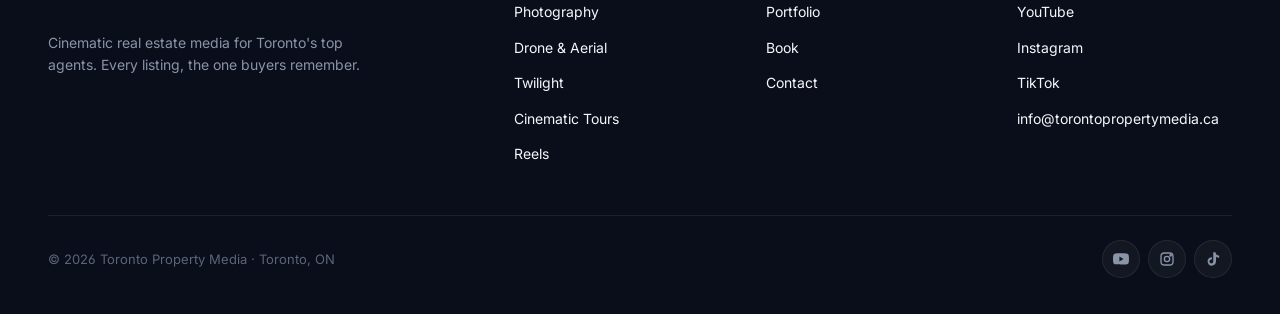
==== commit 7ecc8e85: "Marquee tiles to 3:2 aspect ratio (matches landscape photo native ratio); softer edge fade" ====
--- a/index.html
+++ b/index.html
@@ -318,8 +318,8 @@
 .marquee{
   position:relative;overflow:hidden;width:100%;
   margin:clamp(28px,4vw,48px) 0 0;
-  -webkit-mask-image:linear-gradient(90deg,transparent 0,#000 6%,#000 94%,transparent 100%);
-          mask-image:linear-gradient(90deg,transparent 0,#000 6%,#000 94%,transparent 100%);
+  -webkit-mask-image:linear-gradient(90deg,transparent 0,#000 9%,#000 91%,transparent 100%);
+          mask-image:linear-gradient(90deg,transparent 0,#000 9%,#000 91%,transparent 100%);
 }
 .marquee-track{
   display:flex;gap:14px;width:max-content;
@@ -333,7 +333,7 @@
 }
 .marquee-item{
   flex:0 0 auto;
-  width:clamp(180px,20vw,240px);aspect-ratio:1/1;
+  width:clamp(220px,24vw,300px);aspect-ratio:3/2;
   border-radius:12px;overflow:hidden;
   background:var(--surface);border:1px solid var(--line);
   position:relative;
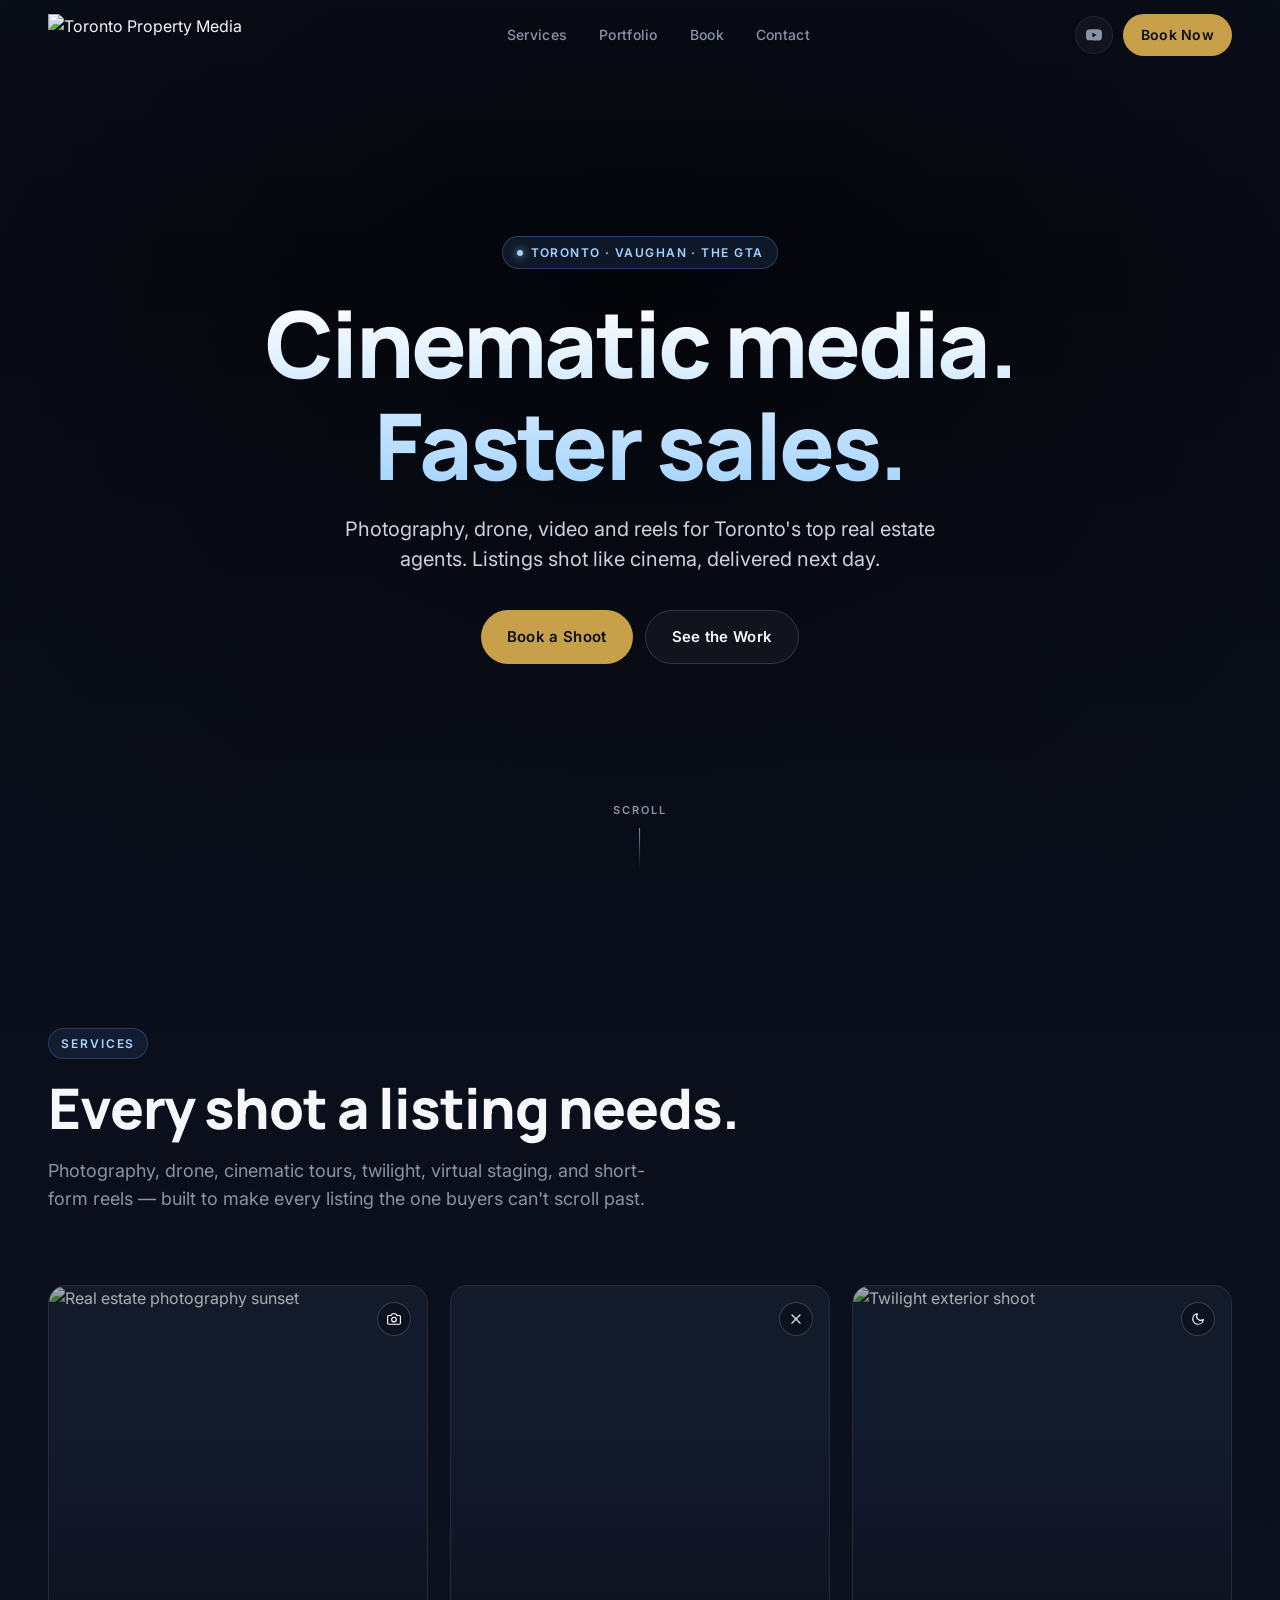
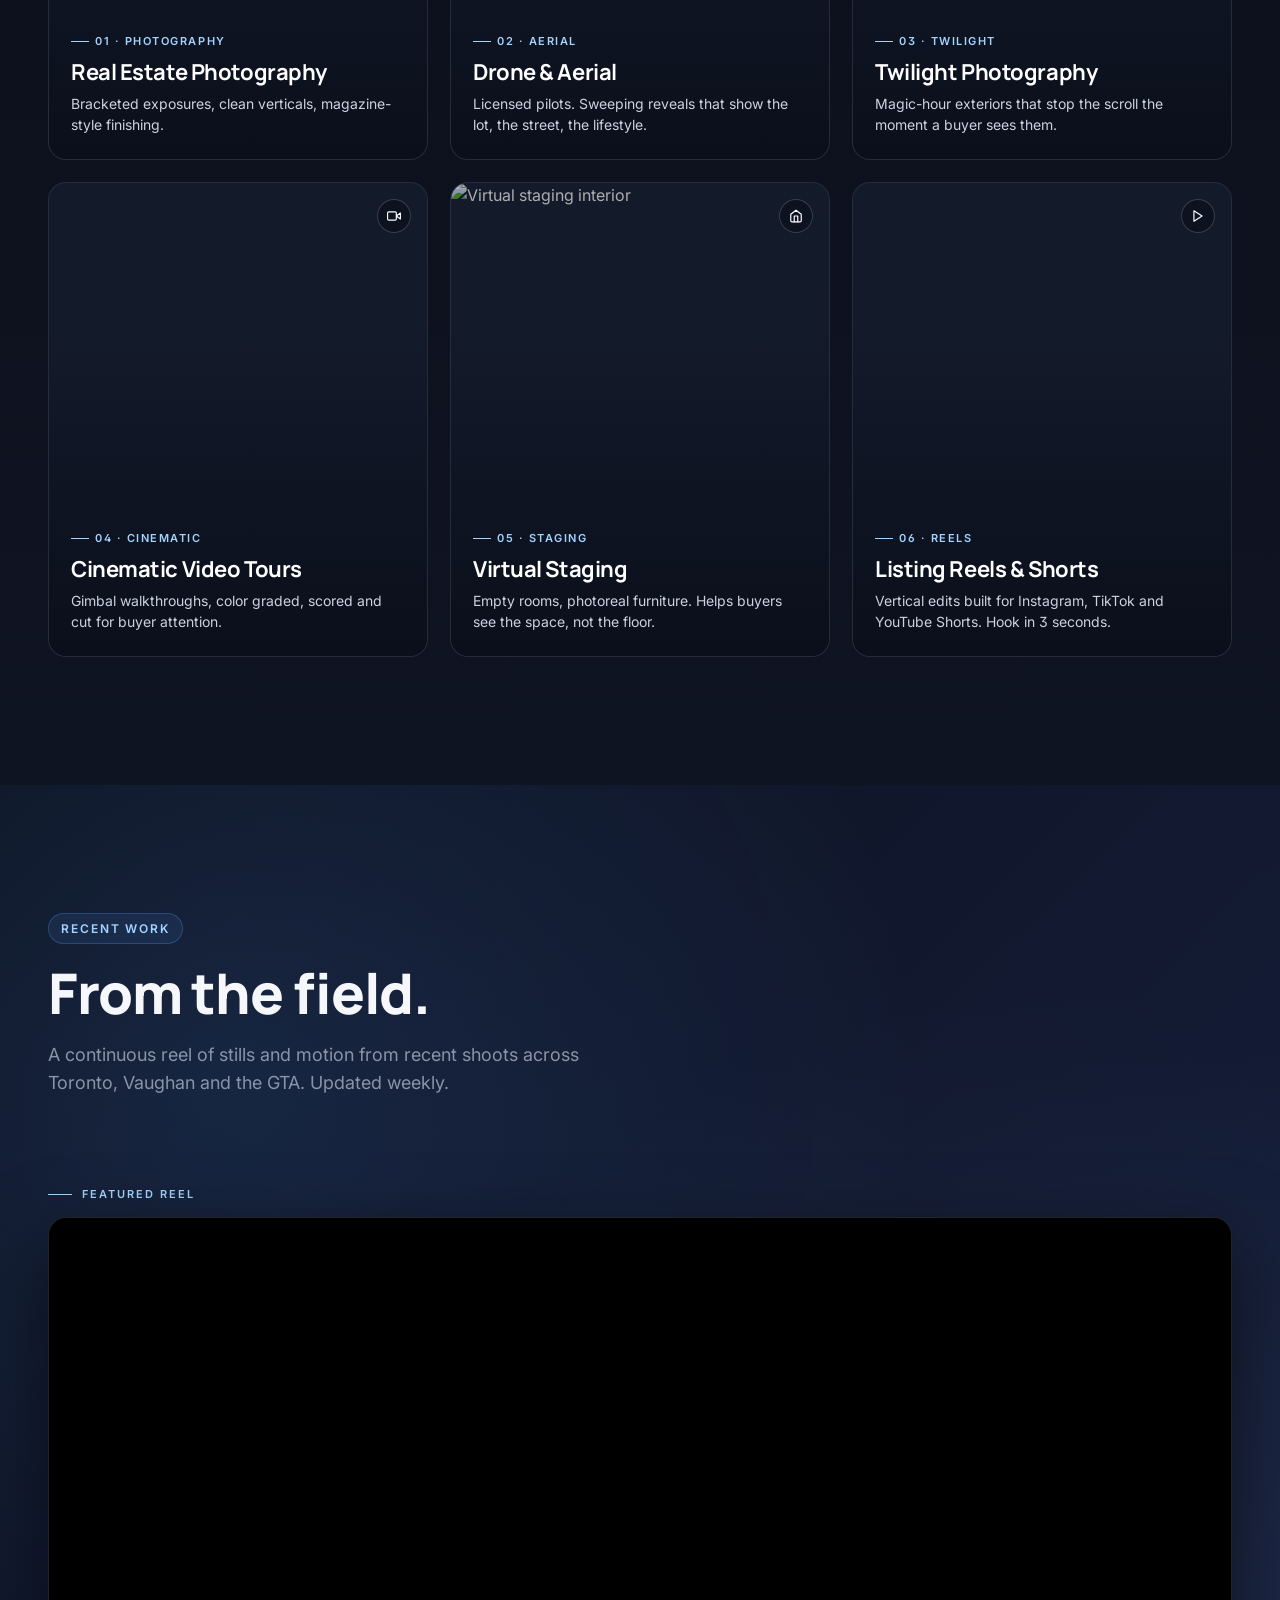
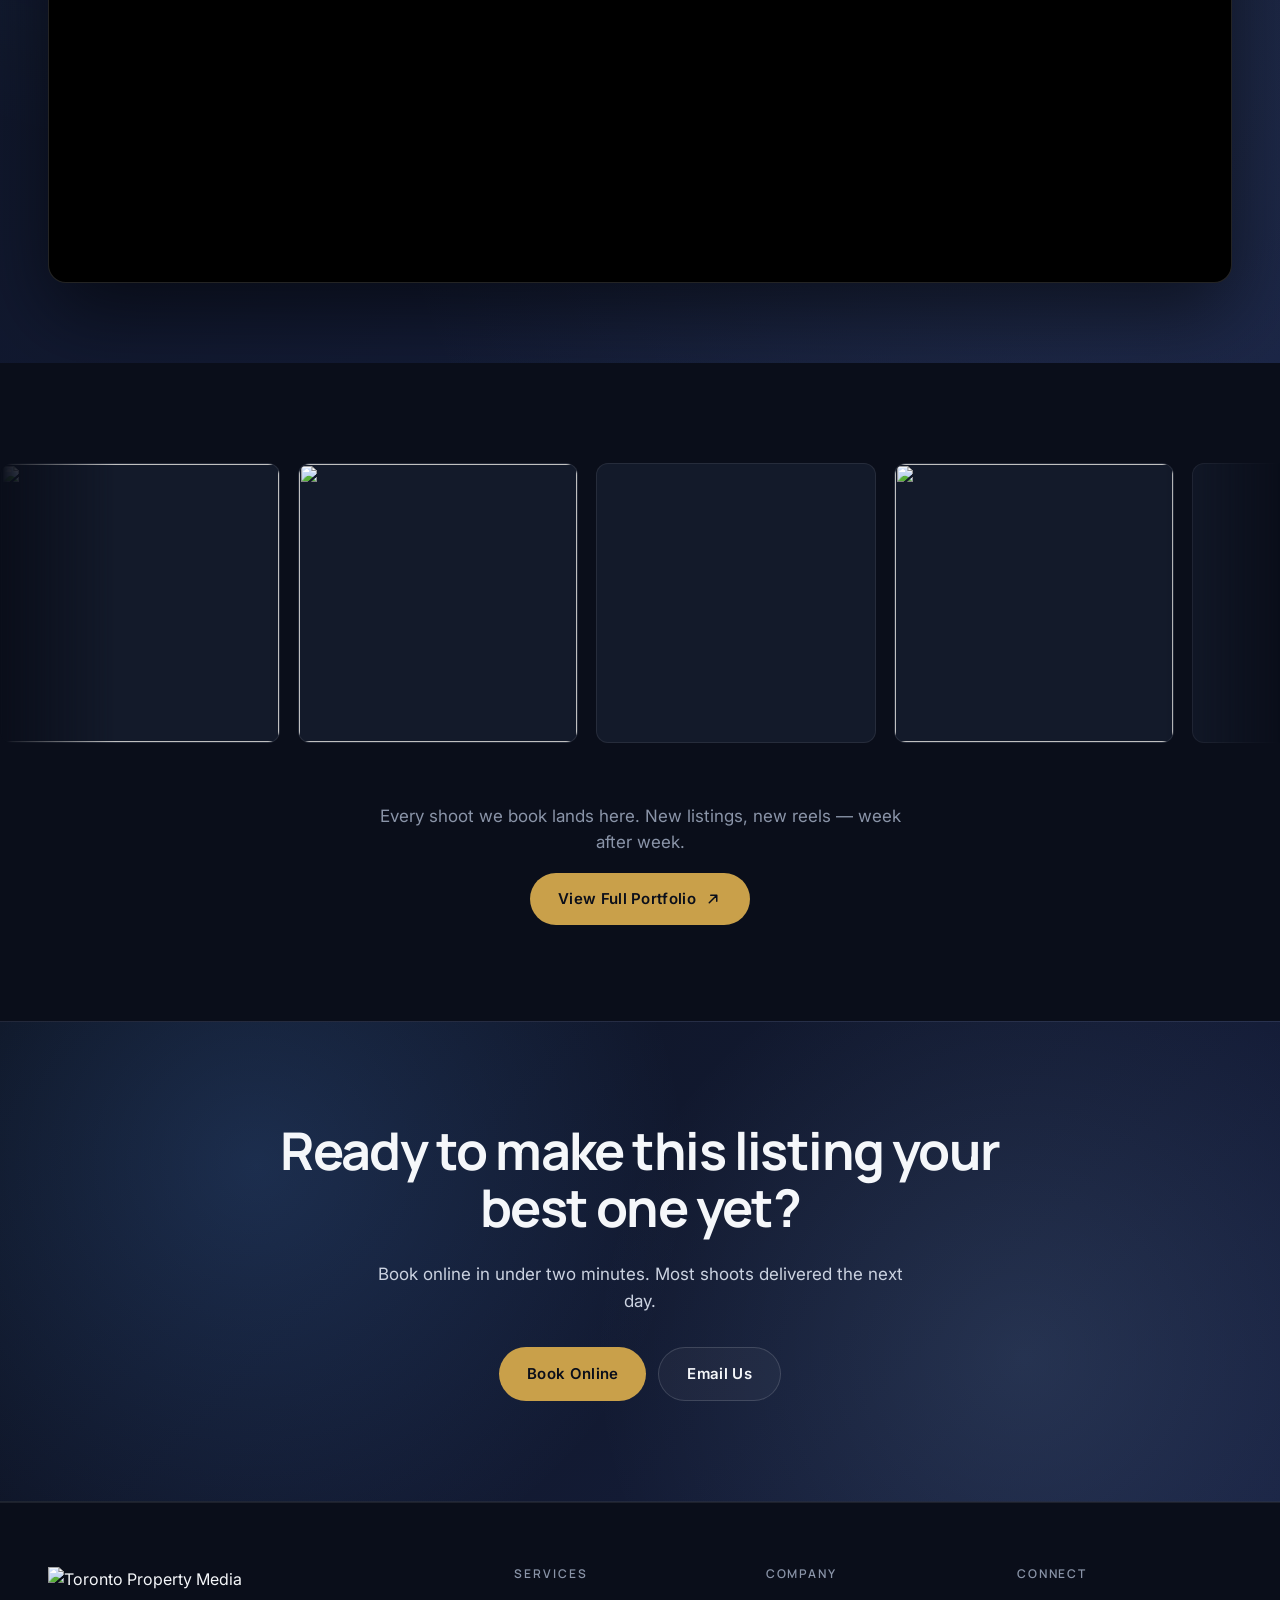
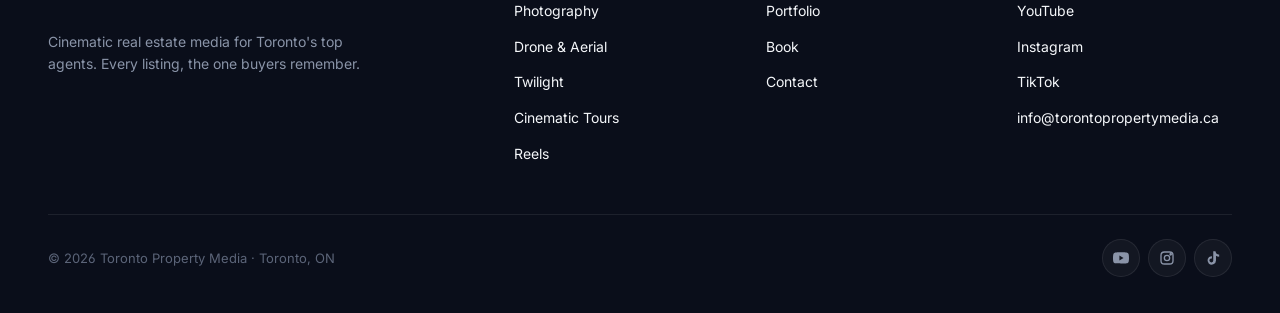
==== commit 7c7778ec: "Bigger square tiles (1:1, ~17% larger); tighter padding on black zone" ====
--- a/index.html
+++ b/index.html
@@ -245,7 +245,7 @@
 .portfolio-top > *{position:relative;z-index:1}
 .portfolio-bottom{
   background:var(--bg);
-  padding:clamp(56px,8vw,100px) 0 clamp(72px,10vw,140px);
+  padding:clamp(28px,4vw,52px) 0 clamp(56px,8vw,96px);
 }
 .portfolio-grid{
   display:grid;grid-template-columns:1fr;gap:12px;
@@ -333,7 +333,7 @@
 }
 .marquee-item{
   flex:0 0 auto;
-  width:clamp(220px,24vw,300px);aspect-ratio:3/2;
+  width:clamp(200px,24vw,280px);aspect-ratio:1/1;
   border-radius:12px;overflow:hidden;
   background:var(--surface);border:1px solid var(--line);
   position:relative;
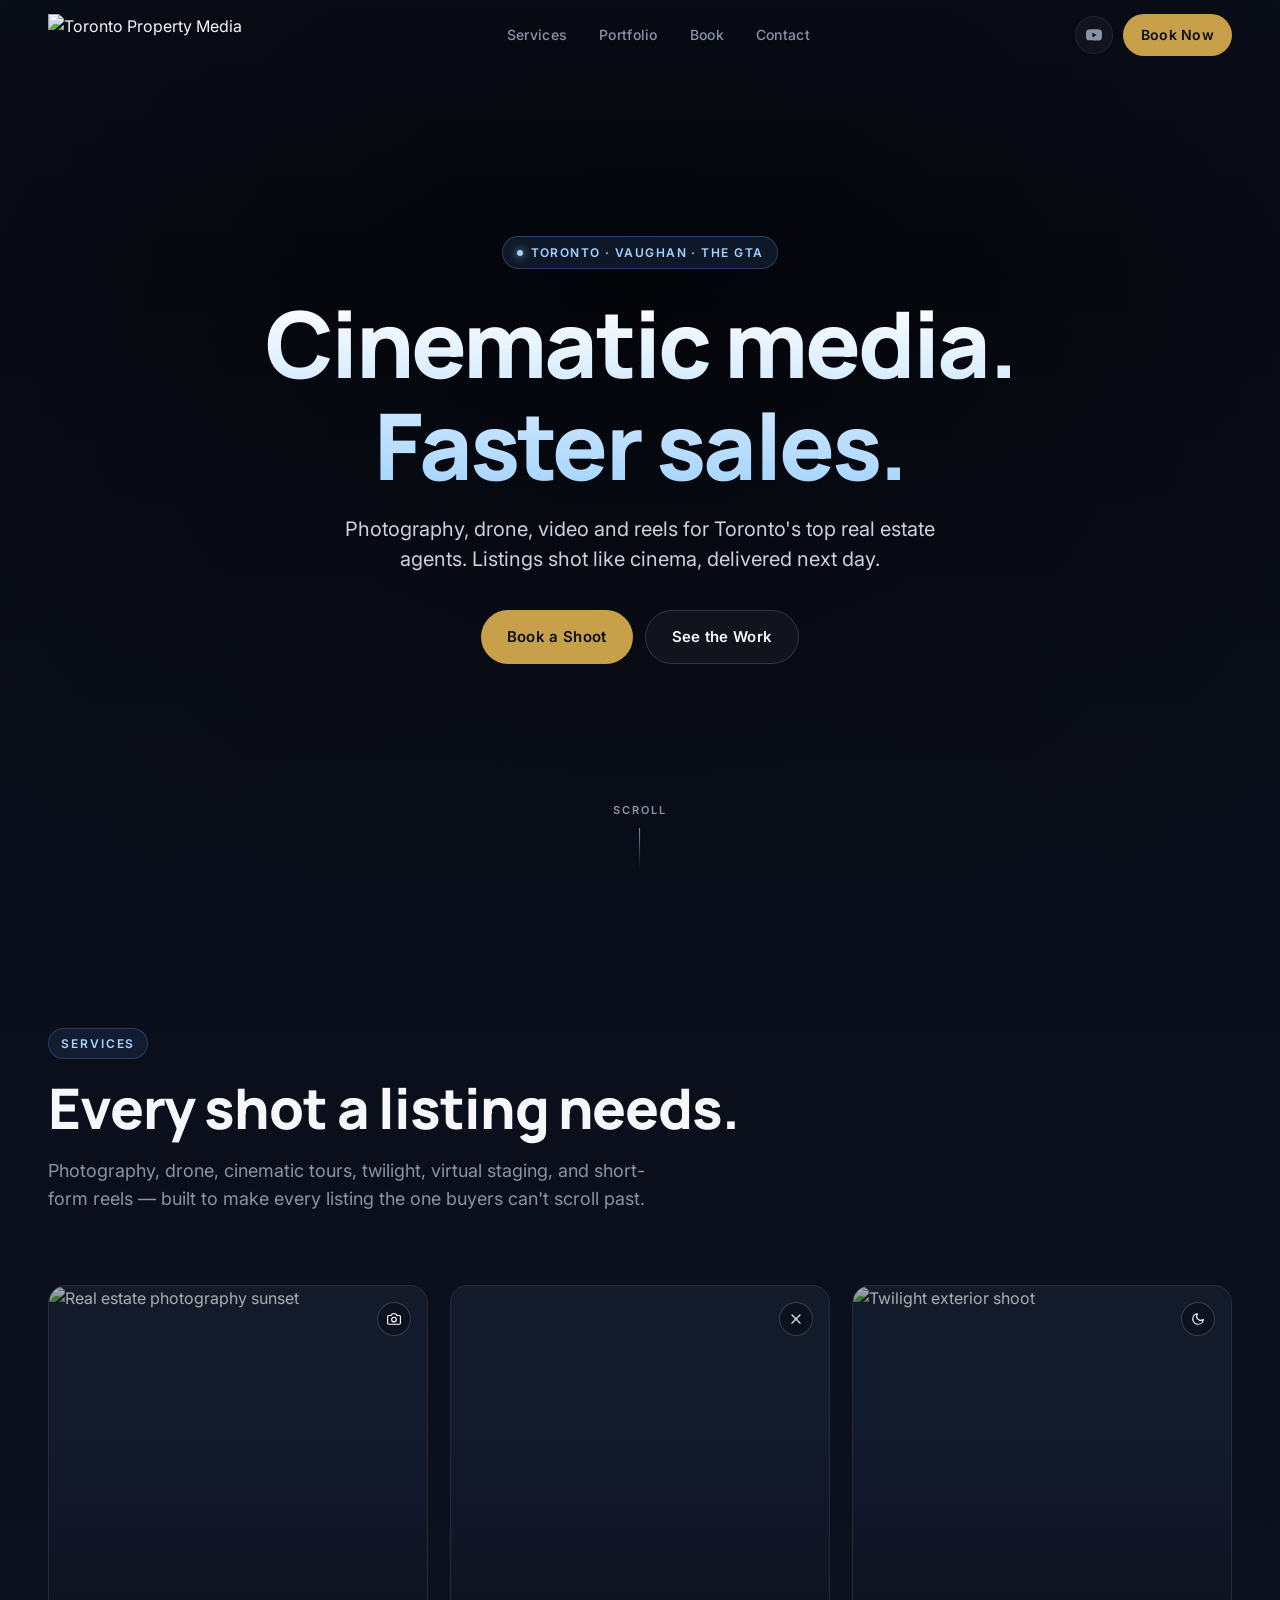
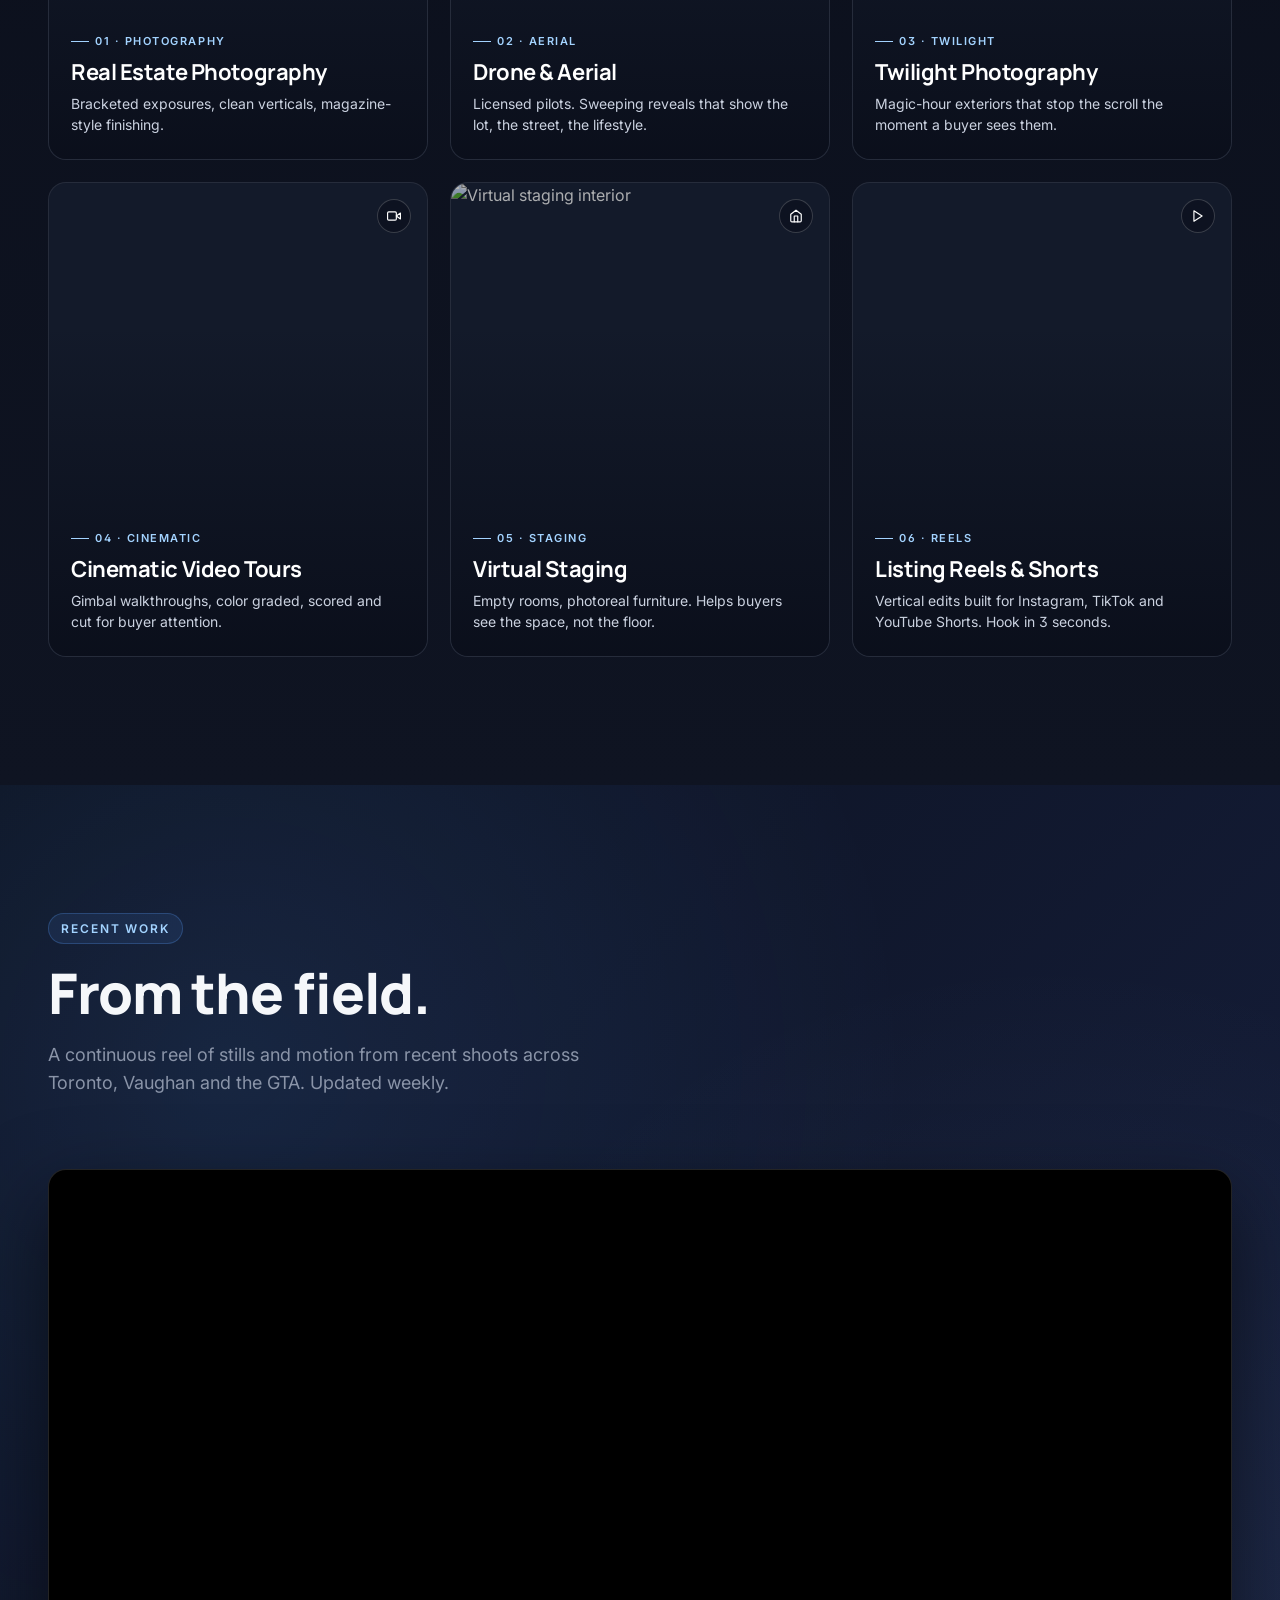
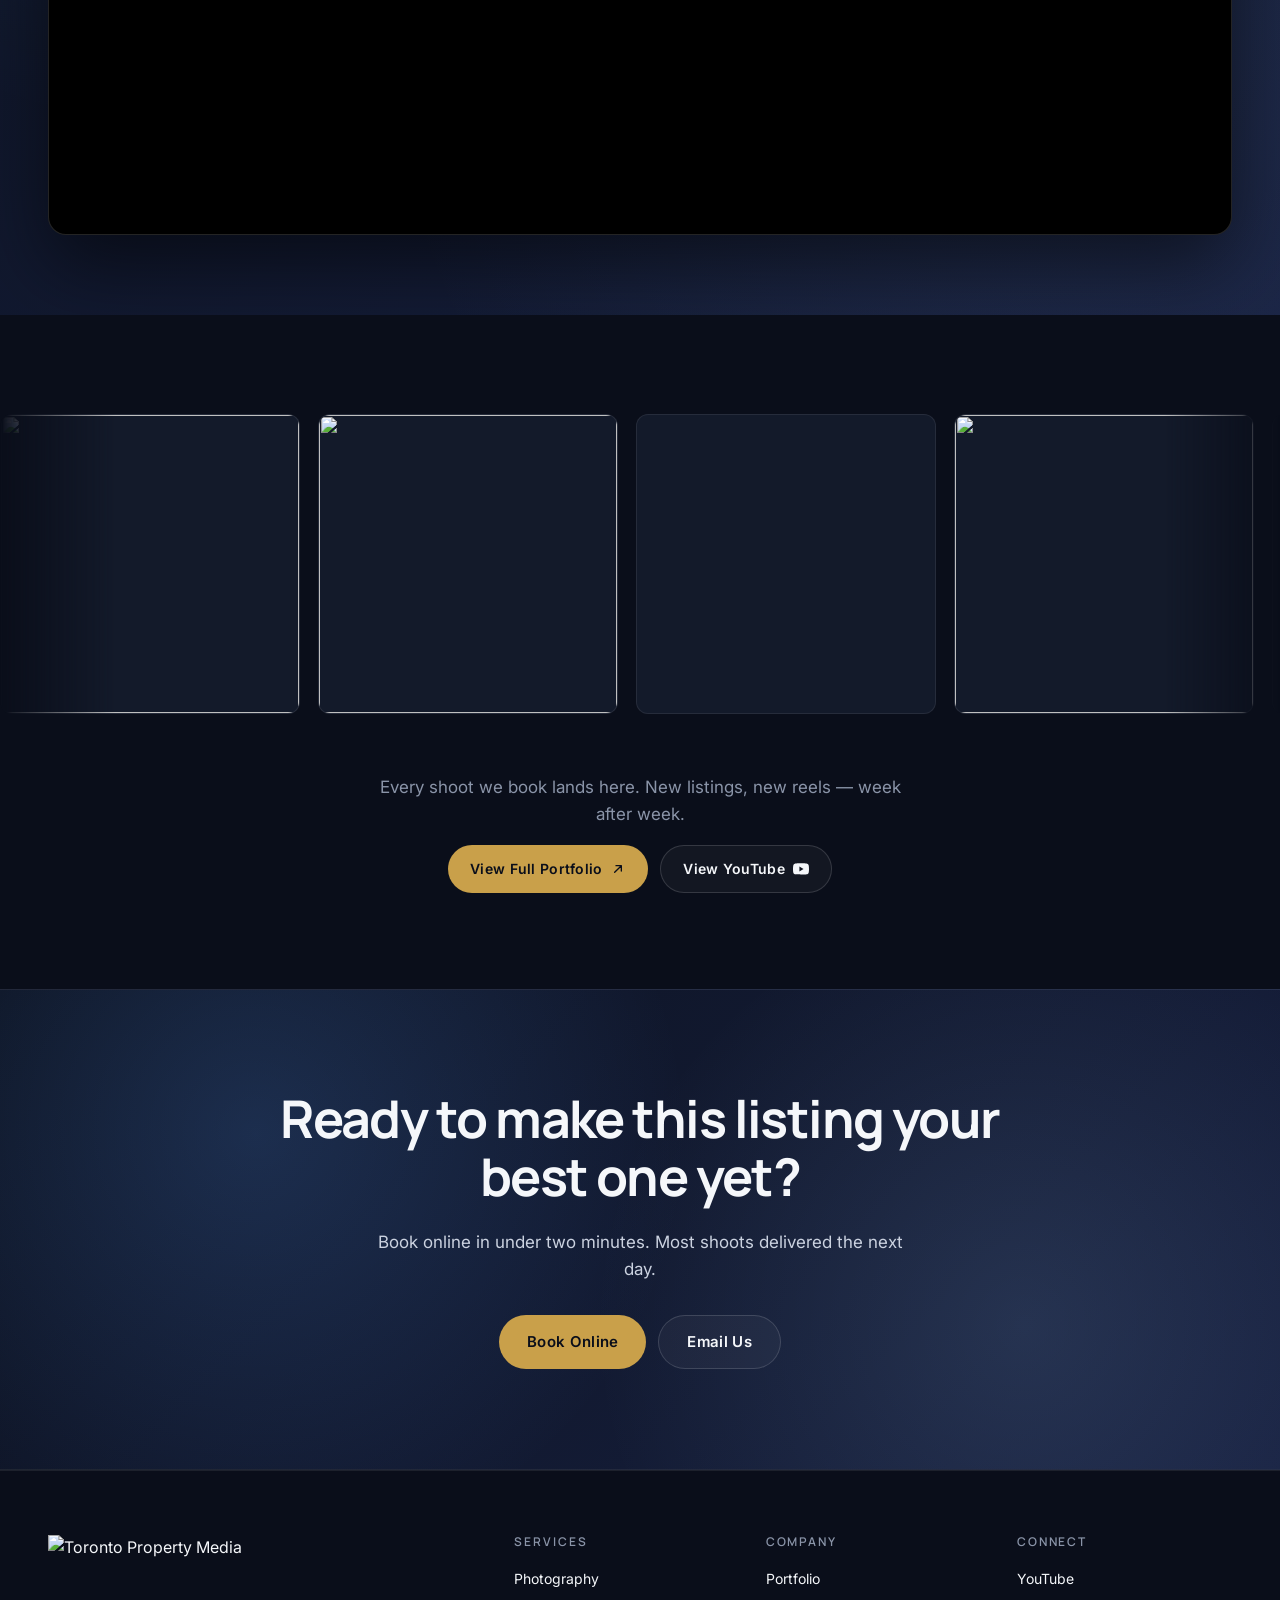
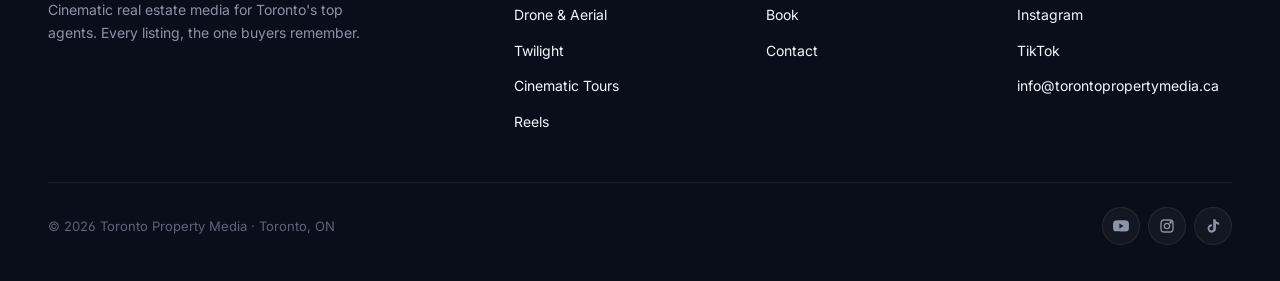
==== commit 3a5d0a8a: "Bigger marquee tiles; remove Featured Reel label and tighten gap; add YouTube button next to View Fu" ====
--- a/index.html
+++ b/index.html
@@ -333,7 +333,7 @@
 }
 .marquee-item{
   flex:0 0 auto;
-  width:clamp(200px,24vw,280px);aspect-ratio:1/1;
+  width:clamp(220px,25vw,300px);aspect-ratio:1/1;
   border-radius:12px;overflow:hidden;
   background:var(--surface);border:1px solid var(--line);
   position:relative;
@@ -342,7 +342,7 @@
   width:100%;height:100%;object-fit:cover;display:block;
 }
 
-.featured-reel-wrap{margin-top:clamp(48px,7vw,80px)}
+.featured-reel-wrap{margin-top:clamp(20px,3vw,36px)}
 .featured-reel-label{
   display:inline-flex;align-items:center;gap:10px;
   font-size:11px;font-weight:600;letter-spacing:.18em;text-transform:uppercase;color:var(--accent-2);
@@ -368,6 +368,8 @@
   max-width:560px;margin:0;line-height:1.55;
 }
 .recent-work-foot .btn{padding:14px 28px;font-size:15px}
+.recent-work-actions{display:flex;gap:12px;flex-wrap:wrap;justify-content:center}
+.recent-work-actions .btn{padding:12px 22px;font-size:14px}
 
 @media(prefers-reduced-motion:reduce){
   *{animation-duration:.01ms!important;transition-duration:.01ms!important}
@@ -561,7 +563,6 @@
       <p class="lead">A continuous reel of stills and motion from recent shoots across Toronto, Vaughan and the GTA. Updated weekly.</p>
     </div>
     <div class="featured-reel-wrap fade-in">
-      <span class="featured-reel-label">Featured Reel</span>
       <div class="featured-reel">
         <video autoplay muted loop playsinline preload="metadata" poster="https://res.cloudinary.com/dgjwvyjbu/image/upload/q_auto,f_auto,w_1600/tpm/portfolio/gregory-scott-front.jpg">
           <source src="https://res.cloudinary.com/dgjwvyjbu/video/upload/q_auto,f_auto,w_1600/tpm/hero/showreel.mp4" type="video/mp4"/>
@@ -615,10 +616,16 @@
 
     <div class="recent-work-foot fade-in">
       <p class="recent-work-tagline">Every shoot we book lands here. New listings, new reels — week after week.</p>
-      <a class="btn btn-primary" href="https://torontopropertymedia.myportfolio.com/work" target="_blank" rel="noopener">
-        View Full Portfolio
-        <svg viewBox="0 0 24 24" width="18" height="18" fill="none" stroke="currentColor" stroke-width="2" stroke-linecap="round" stroke-linejoin="round" aria-hidden="true"><path d="M7 17L17 7M9 7h8v8"/></svg>
-      </a>
+      <div class="recent-work-actions">
+        <a class="btn btn-primary" href="https://torontopropertymedia.myportfolio.com/work" target="_blank" rel="noopener">
+          View Full Portfolio
+          <svg viewBox="0 0 24 24" width="16" height="16" fill="none" stroke="currentColor" stroke-width="2" stroke-linecap="round" stroke-linejoin="round" aria-hidden="true"><path d="M7 17L17 7M9 7h8v8"/></svg>
+        </a>
+        <a class="btn btn-ghost" href="https://youtube.com/@6TpMedia" target="_blank" rel="noopener">
+          View YouTube
+          <svg viewBox="0 0 24 24" width="16" height="16" fill="currentColor" aria-hidden="true"><path d="M23.5 6.2c-.3-1.1-1.1-1.9-2.2-2.2C19.4 3.5 12 3.5 12 3.5s-7.4 0-9.3.5C1.6 4.3.8 5.1.5 6.2 0 8.1 0 12 0 12s0 3.9.5 5.8c.3 1.1 1.1 1.9 2.2 2.2 1.9.5 9.3.5 9.3.5s7.4 0 9.3-.5c1.1-.3 1.9-1.1 2.2-2.2.5-1.9.5-5.8.5-5.8s0-3.9-.5-5.8zM9.6 15.6V8.4l6.2 3.6-6.2 3.6z"/></svg>
+        </a>
+      </div>
     </div>
   </div>
   </div>
